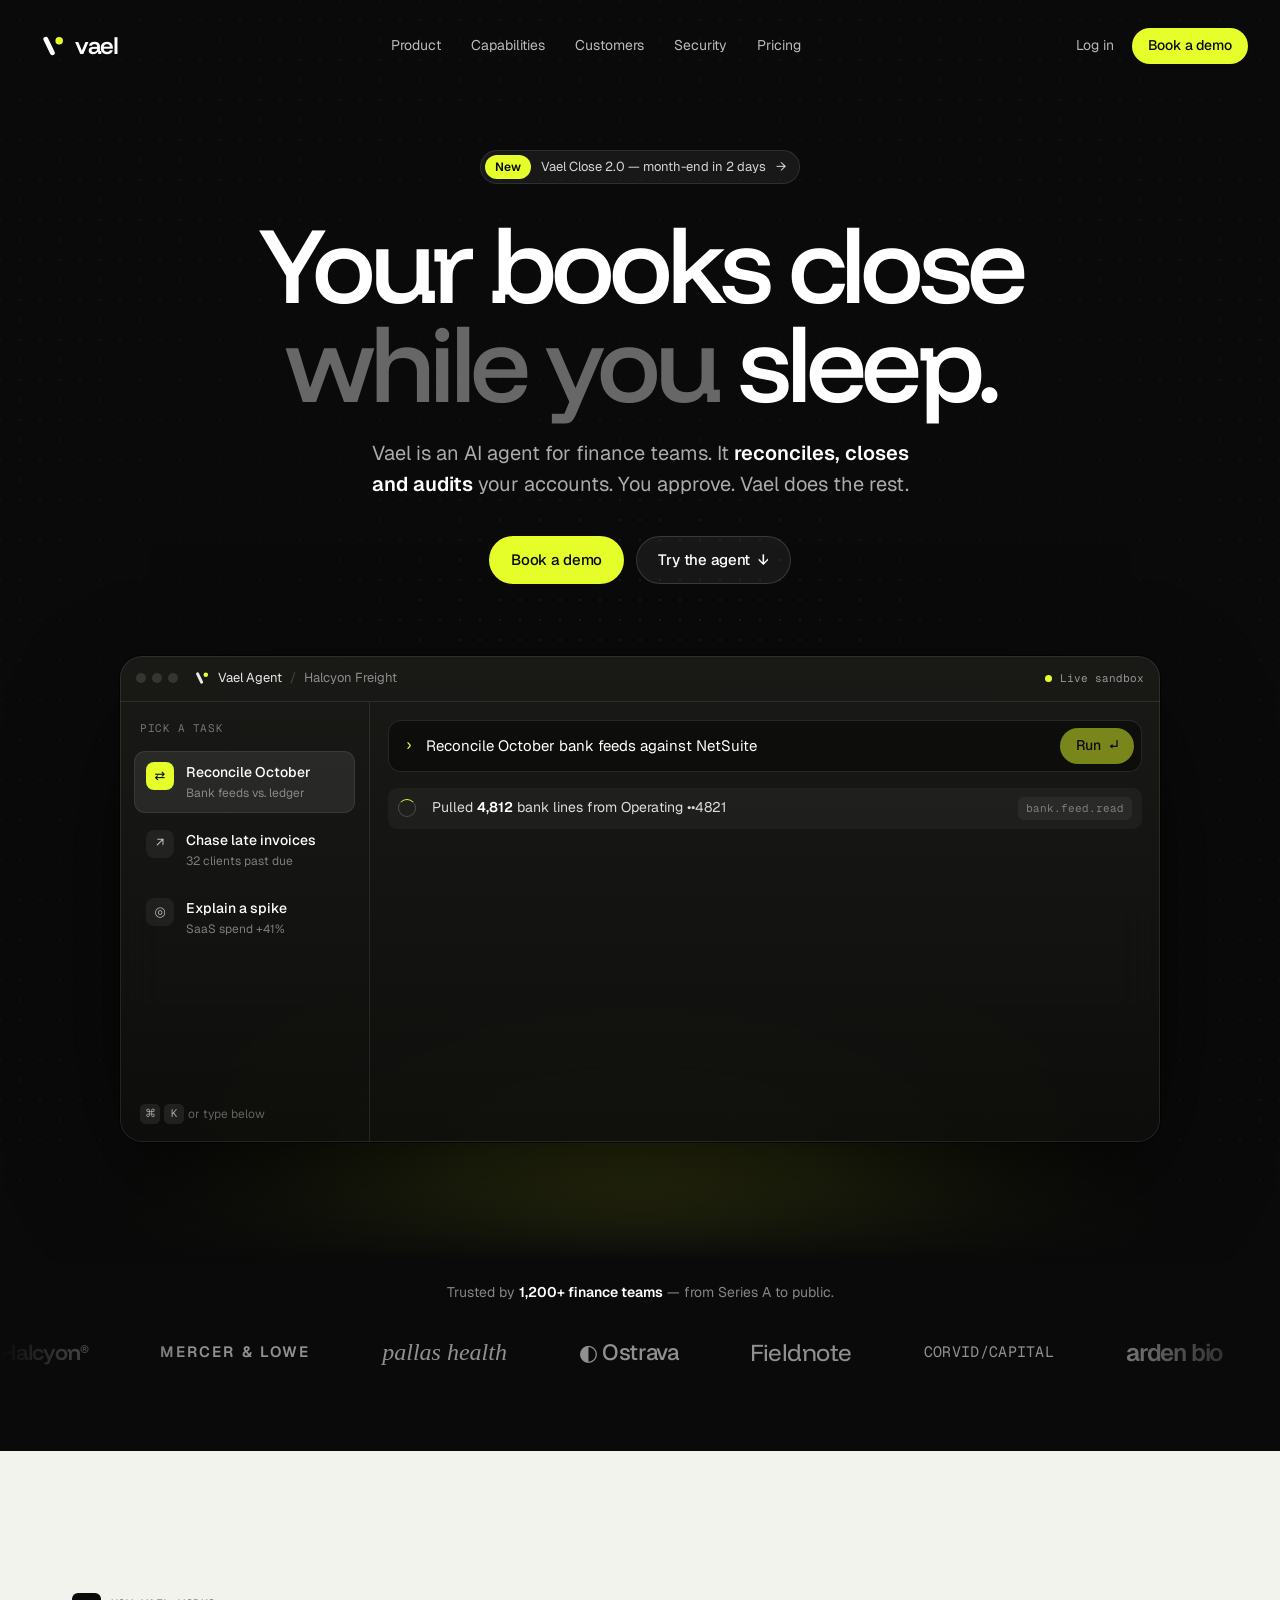
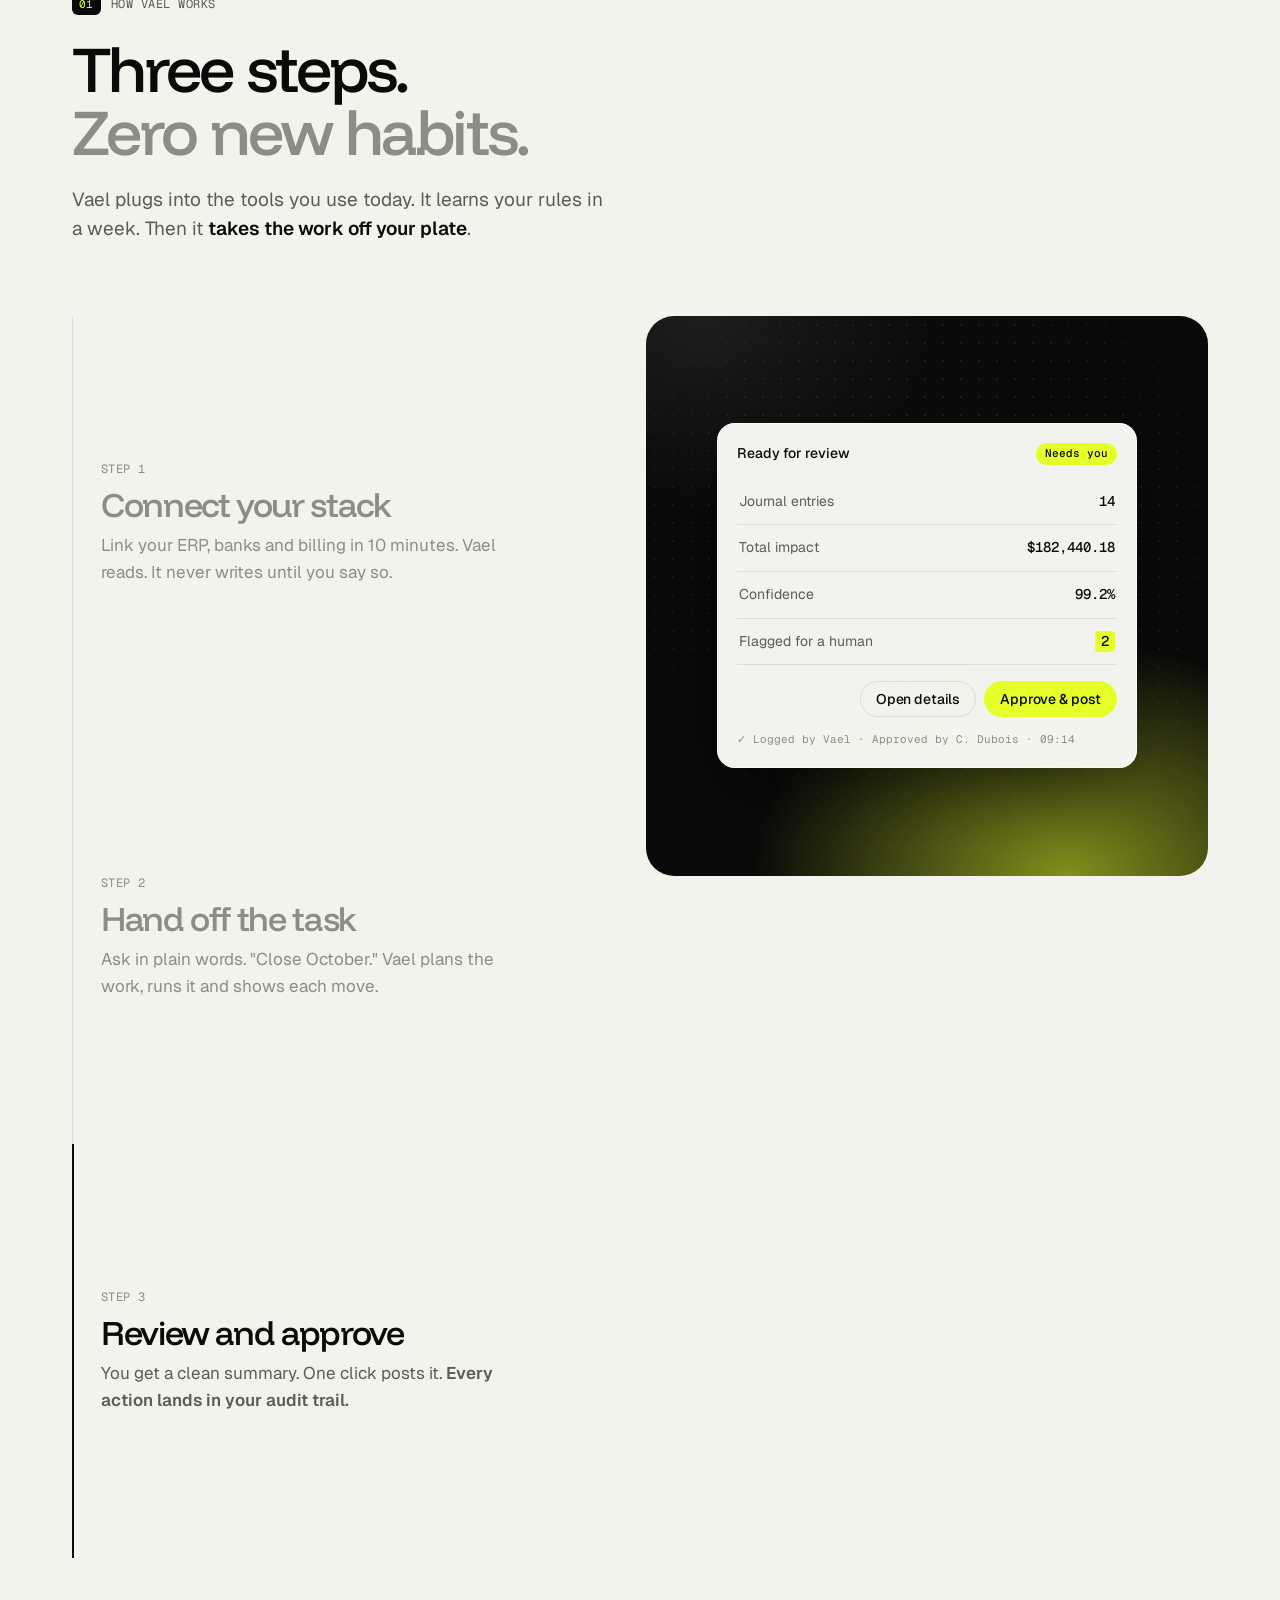
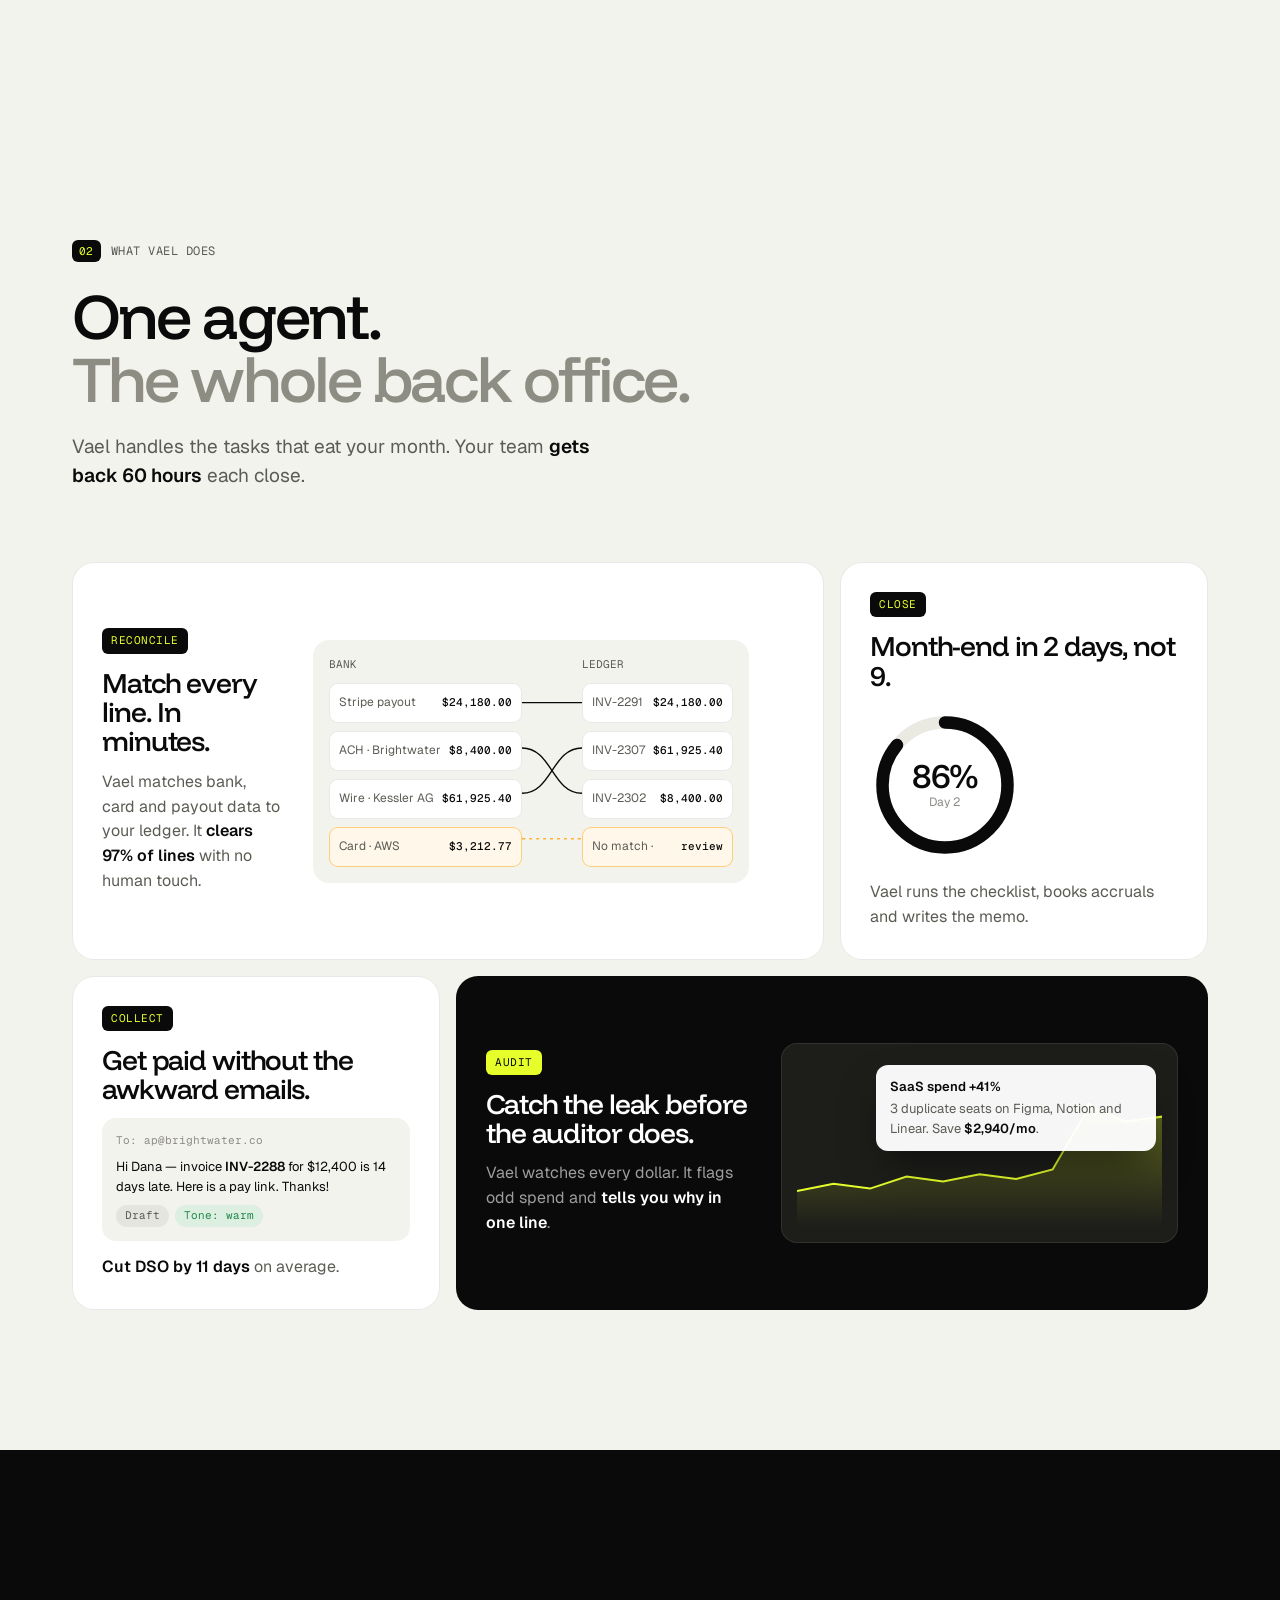
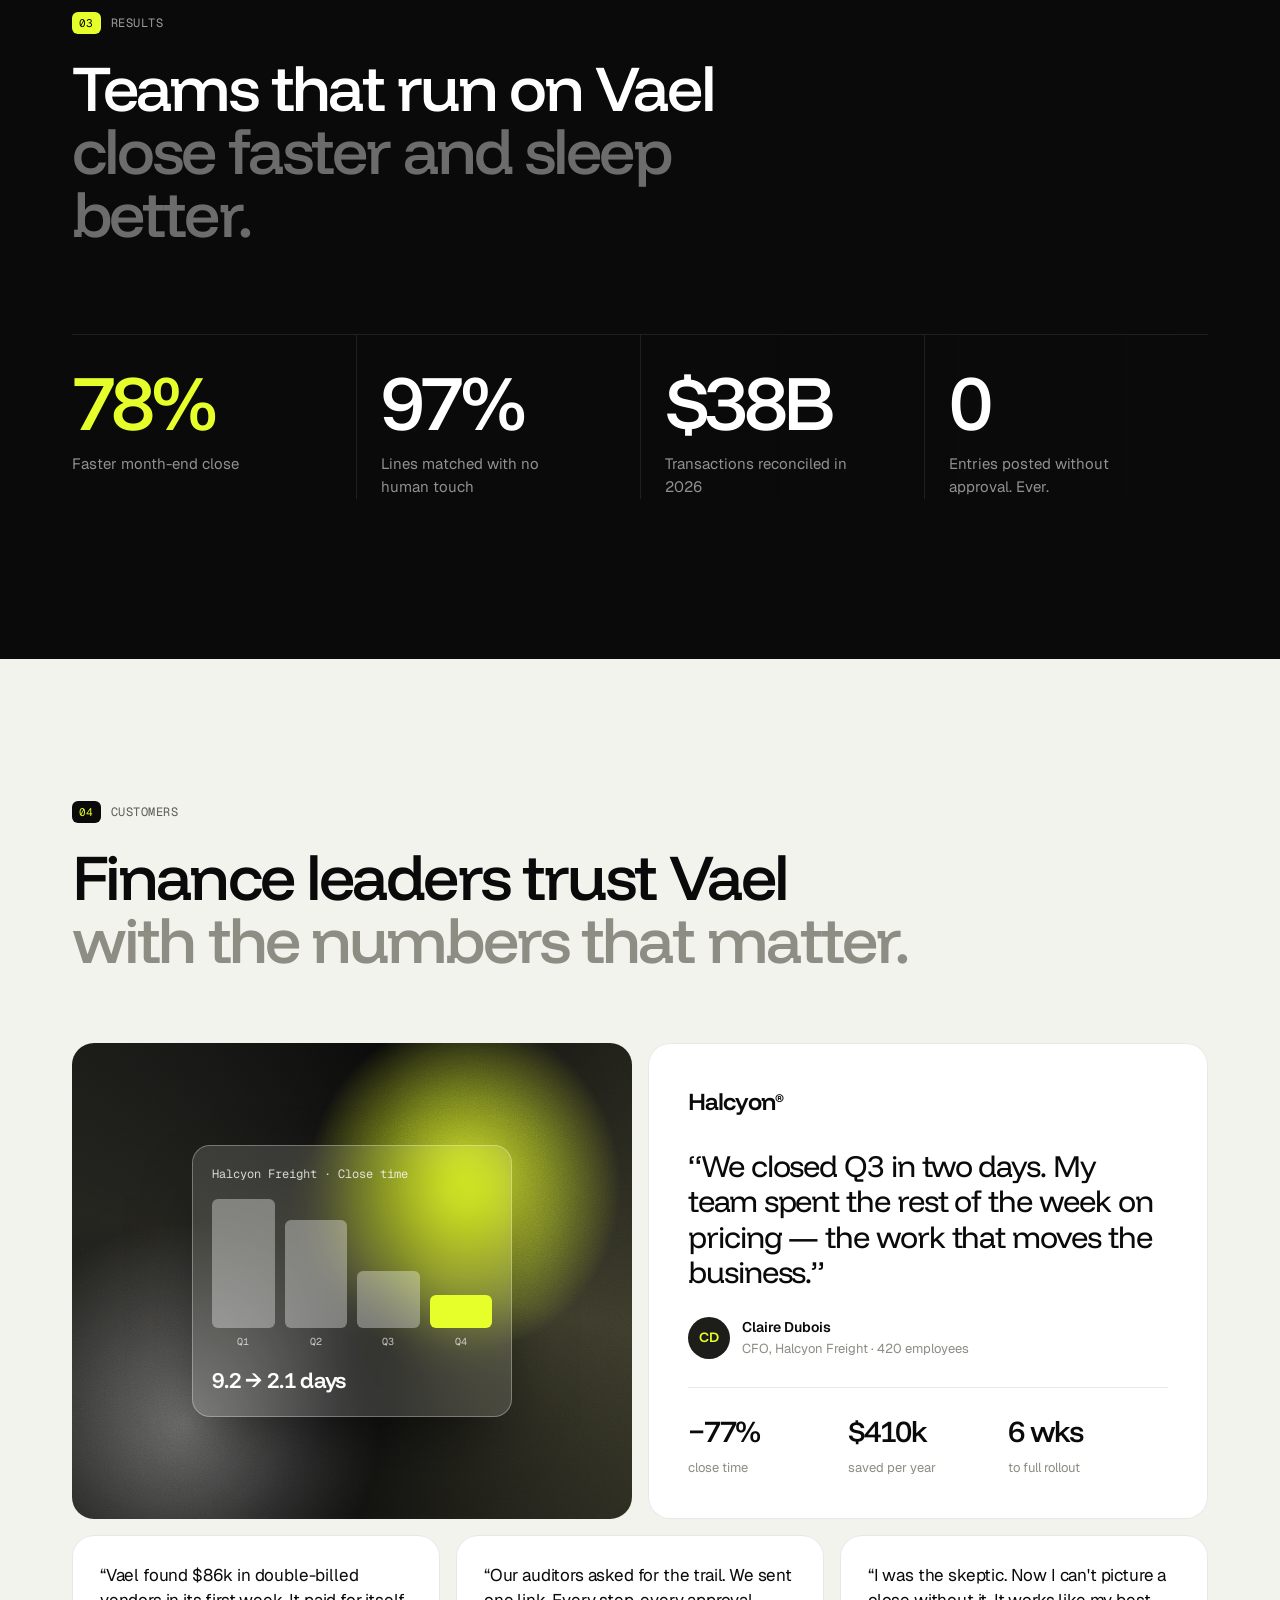
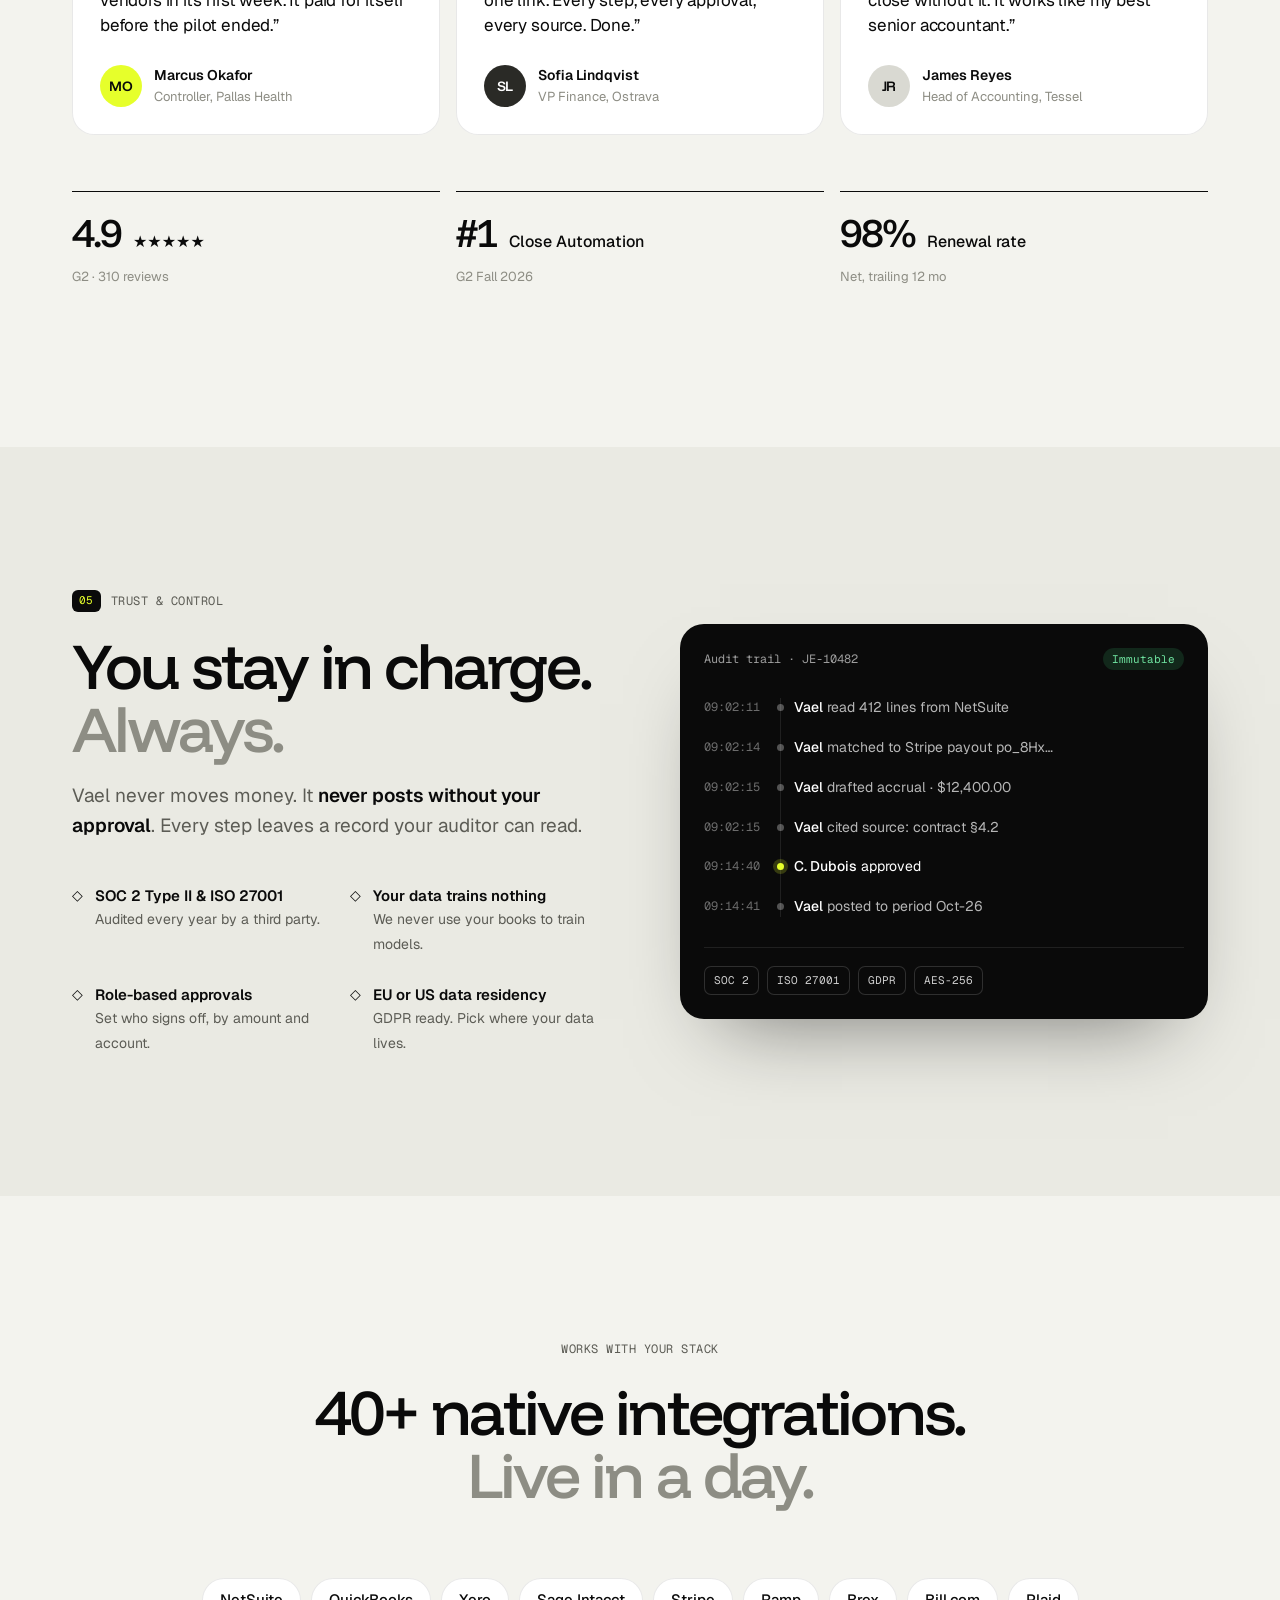
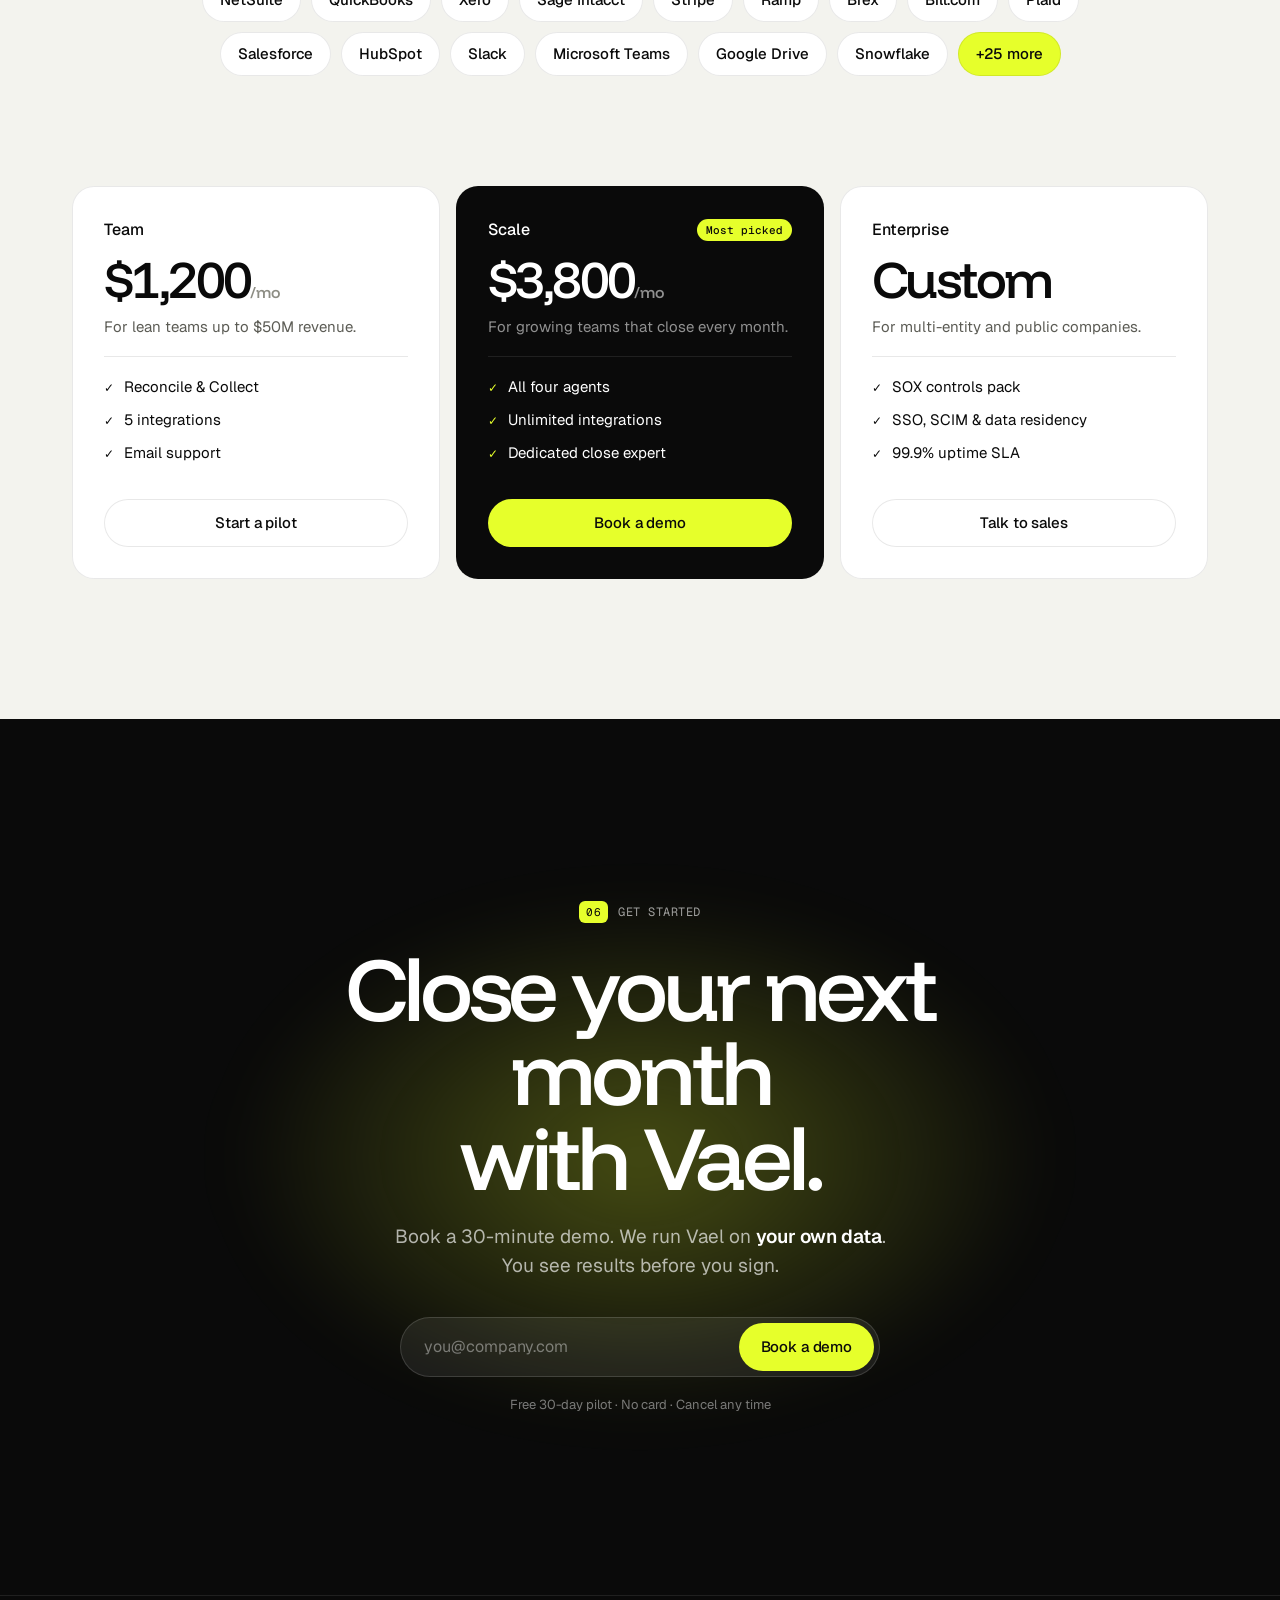
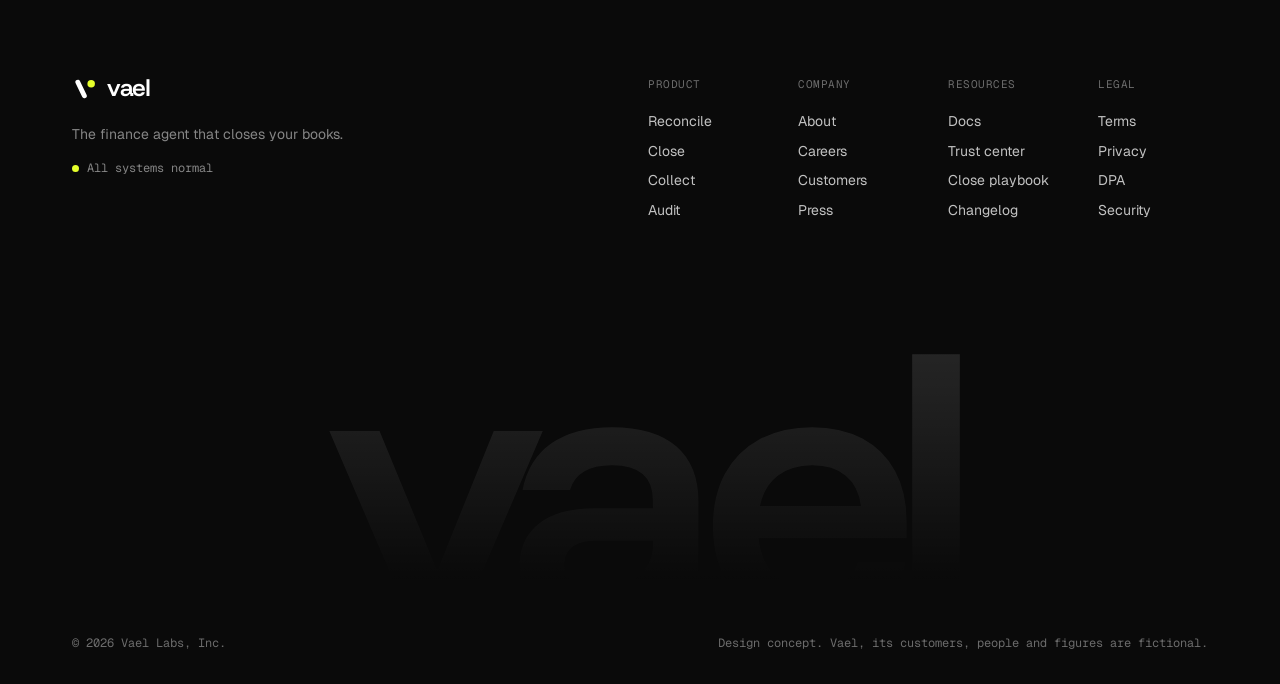
==== index.html @ 7e2ffea9 "Add Vael AI agent site concept Static landing page for a fictional AI finance agent: brand mark, int" ====
<!doctype html>
<html lang="en">
<head>
  <meta charset="utf-8">
  <meta name="viewport" content="width=device-width, initial-scale=1">
  <title>Vael — The finance agent that closes your books</title>
  <meta name="description" content="Vael is an AI agent for finance teams. It reconciles, closes and audits your books. Your team approves. Vael does the rest.">
  <link rel="icon" href="assets/favicon.svg" type="image/svg+xml">
  <link rel="preconnect" href="https://fonts.googleapis.com">
  <link rel="preconnect" href="https://fonts.gstatic.com" crossorigin>
  <link href="https://fonts.googleapis.com/css2?family=Funnel+Display:wght@400;500;600&family=Geist:wght@400;500;600&family=Geist+Mono:wght@400;500&display=swap" rel="stylesheet">
  <link rel="stylesheet" href="styles.css">
</head>
<body>

<!-- Brand mark, reused everywhere through <use> -->
<svg width="0" height="0" style="position:absolute" aria-hidden="true">
  <symbol id="mark" viewBox="0 0 32 32">
    <path d="M7.2 7.6 L15.2 24.4" stroke="currentColor" stroke-width="6" stroke-linecap="round" fill="none"/>
    <circle class="mark-dot" cx="23.6" cy="9.4" r="4.6" fill="var(--dot, currentColor)"/>
  </symbol>
</svg>

<!-- ───────────── NAV ───────────── -->
<header class="nav" id="nav">
  <a class="brand" href="#top" aria-label="Vael home">
    <svg class="brand-mark"><use href="#mark"/></svg>
    <span class="brand-word">vael</span>
  </a>
  <nav class="nav-links" aria-label="Main">
    <a href="#how">Product</a>
    <a href="#capabilities">Capabilities</a>
    <a href="#customers">Customers</a>
    <a href="#security">Security</a>
    <a href="#pricing">Pricing</a>
  </nav>
  <div class="nav-cta">
    <a class="link-muted" href="#">Log in</a>
    <a class="btn btn-neon btn-sm" href="#demo">Book a demo</a>
  </div>
</header>

<!-- Guided progress rail -->
<aside class="rail" aria-label="Page sections">
  <a href="#top" data-rail="top"><i></i><span>Start</span></a>
  <a href="#how" data-rail="how"><i></i><span>01 How it works</span></a>
  <a href="#capabilities" data-rail="capabilities"><i></i><span>02 What it does</span></a>
  <a href="#proof" data-rail="proof"><i></i><span>03 Results</span></a>
  <a href="#customers" data-rail="customers"><i></i><span>04 Customers</span></a>
  <a href="#security" data-rail="security"><i></i><span>05 Trust</span></a>
  <a href="#demo" data-rail="demo"><i></i><span>06 Start</span></a>
</aside>

<main>

<!-- ───────────── HERO ───────────── -->
<section class="hero" id="top" data-section="top">
  <canvas class="hero-field" id="field" aria-hidden="true"></canvas>
  <div class="hero-glow" aria-hidden="true"></div>

  <div class="hero-inner">
    <a class="pill" href="#capabilities">
      <span class="pill-tag">New</span>
      Vael Close 2.0 — month-end in 2 days
      <span aria-hidden="true">→</span>
    </a>

    <h1 class="hero-title">
      Your books close<br>
      <span class="hero-title-dim">while you</span> sleep.
    </h1>

    <p class="hero-sub">
      Vael is an AI agent for finance teams. It <b>reconciles, closes and audits</b> your accounts. You approve. Vael does the rest.
    </p>

    <div class="hero-ctas">
      <a class="btn btn-neon" href="#demo">Book a demo</a>
      <a class="btn btn-ghost" href="#console">Try the agent <span aria-hidden="true">↓</span></a>
    </div>

    <!-- Interactive agent console -->
    <div class="console" id="console">
      <div class="console-bar">
        <div class="console-dots"><i></i><i></i><i></i></div>
        <div class="console-title">
          <svg class="console-mark"><use href="#mark"/></svg>
          Vael Agent <span class="sep">/</span> <span class="muted">Halcyon Freight</span>
        </div>
        <div class="console-status"><span class="live-dot"></span> Live sandbox</div>
      </div>

      <div class="console-body">
        <div class="console-side">
          <p class="console-label">Pick a task</p>
          <button class="task is-active" data-task="reconcile">
            <span class="task-icon">⇄</span>
            <span><b>Reconcile October</b><small>Bank feeds vs. ledger</small></span>
          </button>
          <button class="task" data-task="collect">
            <span class="task-icon">↗</span>
            <span><b>Chase late invoices</b><small>32 clients past due</small></span>
          </button>
          <button class="task" data-task="audit">
            <span class="task-icon">◎</span>
            <span><b>Explain a spike</b><small>SaaS spend +41%</small></span>
          </button>
          <div class="console-side-foot">
            <span class="kbd">⌘</span><span class="kbd">K</span> or type below
          </div>
        </div>

        <div class="console-main">
          <form class="prompt" id="prompt" autocomplete="off">
            <span class="prompt-caret">›</span>
            <input id="prompt-input" type="text" aria-label="Ask Vael" placeholder="Ask Vael to do anything in your books…" value="Reconcile October bank feeds against NetSuite">
            <button class="btn btn-neon btn-sm" type="submit" id="run-btn">Run <span aria-hidden="true">↵</span></button>
          </form>

          <ol class="log" id="log" aria-live="polite"></ol>

          <div class="result" id="result" hidden>
            <div class="result-grid" id="result-grid"></div>
            <div class="result-actions">
              <p class="result-note" id="result-note"></p>
              <button class="btn btn-neon btn-sm" id="approve-btn">Approve</button>
            </div>
          </div>

          <div class="console-idle" id="idle">
            <svg class="idle-mark"><use href="#mark"/></svg>
            <p>Pick a task or type your own. Vael shows every step.</p>
          </div>
        </div>
      </div>
    </div>
  </div>
</section>

<!-- ───────────── LOGOS ───────────── -->
<section class="logos" aria-label="Customers">
  <p class="logos-label">Trusted by <b>1,200+ finance teams</b> — from Series A to public.</p>
  <div class="marquee">
    <div class="marquee-track">
      <span class="logo l1">Halcyon<sup>®</sup></span>
      <span class="logo l2">MERCER&nbsp;&amp;&nbsp;LOWE</span>
      <span class="logo l3">pallas health</span>
      <span class="logo l4">◐ Ostrava</span>
      <span class="logo l5">Fieldnote</span>
      <span class="logo l6">CORVID/CAPITAL</span>
      <span class="logo l7">arden bio</span>
      <span class="logo l8">Tessel▲</span>
      <span class="logo l1">Halcyon<sup>®</sup></span>
      <span class="logo l2">MERCER&nbsp;&amp;&nbsp;LOWE</span>
      <span class="logo l3">pallas health</span>
      <span class="logo l4">◐ Ostrava</span>
      <span class="logo l5">Fieldnote</span>
      <span class="logo l6">CORVID/CAPITAL</span>
      <span class="logo l7">arden bio</span>
      <span class="logo l8">Tessel▲</span>
    </div>
  </div>
</section>

<!-- ───────────── 01 HOW IT WORKS ───────────── -->
<section class="how section" id="how" data-section="how">
  <div class="container">
    <header class="section-head">
      <p class="eyebrow"><span class="eyebrow-num">01</span> How Vael works</p>
      <h2 class="h2">Three steps.<br><span class="dim">Zero new habits.</span></h2>
      <p class="lead">Vael plugs into the tools you use today. It learns your rules in a week. Then it <b>takes the work off your plate</b>.</p>
    </header>

    <div class="steps">
      <div class="steps-list">
        <article class="step is-active" data-step="0">
          <span class="step-num">Step 1</span>
          <h3>Connect your stack</h3>
          <p>Link your ERP, banks and billing in 10 minutes. Vael reads. It never writes until you say so.</p>
        </article>
        <article class="step" data-step="1">
          <span class="step-num">Step 2</span>
          <h3>Hand off the task</h3>
          <p>Ask in plain words. "Close October." Vael plans the work, runs it and shows each move.</p>
        </article>
        <article class="step" data-step="2">
          <span class="step-num">Step 3</span>
          <h3>Review and approve</h3>
          <p>You get a clean summary. One click posts it. <b>Every action lands in your audit trail.</b></p>
        </article>
      </div>

      <div class="steps-stage">
        <div class="stage-card" data-stage="0">
          <div class="stage-head"><span>Connections</span><span class="chip chip-ok">4 live</span></div>
          <ul class="conn">
            <li><span class="conn-logo">NS</span><span>NetSuite<small>ERP · General ledger</small></span><em class="ok">Connected</em></li>
            <li><span class="conn-logo">ST</span><span>Stripe<small>Payouts · Fees</small></span><em class="ok">Connected</em></li>
            <li><span class="conn-logo">••</span><span>Operating ••4821<small>Bank feed · Daily</small></span><em class="ok">Connected</em></li>
            <li><span class="conn-logo">SL</span><span>Slack<small>#finance-close</small></span><em class="ok">Connected</em></li>
            <li class="pending"><span class="conn-logo">RP</span><span>Ramp<small>Cards · Receipts</small></span><em>Syncing<i class="bar"><i></i></i></em></li>
          </ul>
        </div>

        <div class="stage-card" data-stage="1">
          <div class="stage-head"><span>Plan · Close October</span><span class="chip">7 tasks</span></div>
          <ol class="plan">
            <li class="done">Lock September period</li>
            <li class="done">Reconcile 3 bank accounts</li>
            <li class="done">Match Stripe payouts to invoices</li>
            <li class="run">Accrue open vendor bills</li>
            <li>Book deferred revenue</li>
            <li>Run flux analysis vs. last month</li>
            <li>Draft close memo for CFO</li>
          </ol>
          <div class="plan-foot"><span class="spinner"></span> Vael is on task 4 of 7</div>
        </div>

        <div class="stage-card" data-stage="2">
          <div class="stage-head"><span>Ready for review</span><span class="chip chip-neon">Needs you</span></div>
          <div class="review">
            <div class="review-row"><span>Journal entries</span><b>14</b></div>
            <div class="review-row"><span>Total impact</span><b>$182,440.18</b></div>
            <div class="review-row"><span>Confidence</span><b>99.2%</b></div>
            <div class="review-row"><span>Flagged for a human</span><b class="neon-text">2</b></div>
          </div>
          <div class="review-actions">
            <button class="btn btn-line btn-sm" type="button">Open details</button>
            <button class="btn btn-neon btn-sm" type="button">Approve &amp; post</button>
          </div>
          <p class="review-log">✓ Logged by Vael · Approved by C. Dubois · 09:14</p>
        </div>
      </div>
    </div>
  </div>
</section>

<!-- ───────────── 02 CAPABILITIES ───────────── -->
<section class="caps section" id="capabilities" data-section="capabilities">
  <div class="container">
    <header class="section-head">
      <p class="eyebrow"><span class="eyebrow-num">02</span> What Vael does</p>
      <h2 class="h2">One agent.<br><span class="dim">The whole back office.</span></h2>
      <p class="lead">Vael handles the tasks that eat your month. Your team <b>gets back 60 hours</b> each close.</p>
    </header>

    <div class="bento">
      <article class="card card-lg">
        <div class="card-copy">
          <span class="card-tag">Reconcile</span>
          <h3>Match every line. In minutes.</h3>
          <p>Vael matches bank, card and payout data to your ledger. It <b>clears 97% of lines</b> with no human touch.</p>
        </div>
        <div class="match">
          <div class="match-col">
            <p class="match-h">Bank</p>
            <div class="m-row" style="--d:0">Stripe payout <b>$24,180.00</b></div>
            <div class="m-row" style="--d:1">ACH · Brightwater <b>$8,400.00</b></div>
            <div class="m-row" style="--d:2">Wire · Kessler AG <b>$61,925.40</b></div>
            <div class="m-row warn" style="--d:3">Card · AWS <b>$3,212.77</b></div>
          </div>
          <svg class="match-lines" viewBox="0 0 80 200" preserveAspectRatio="none" aria-hidden="true">
            <path d="M0 26 C40 26 40 26 80 26"/>
            <path d="M0 74 C40 74 40 122 80 122"/>
            <path d="M0 122 C40 122 40 74 80 74"/>
            <path class="warn" d="M0 170 C40 170 40 170 80 170"/>
          </svg>
          <div class="match-col">
            <p class="match-h">Ledger</p>
            <div class="m-row" style="--d:0">INV-2291 <b>$24,180.00</b></div>
            <div class="m-row" style="--d:1">INV-2307 <b>$61,925.40</b></div>
            <div class="m-row" style="--d:2">INV-2302 <b>$8,400.00</b></div>
            <div class="m-row warn" style="--d:3">No match · <b>review</b></div>
          </div>
        </div>
      </article>

      <article class="card">
        <span class="card-tag">Close</span>
        <h3>Month-end in 2 days, not 9.</h3>
        <div class="close-ring">
          <svg viewBox="0 0 120 120"><circle cx="60" cy="60" r="50"/><circle class="ring-val" cx="60" cy="60" r="50"/></svg>
          <div class="close-ring-label"><b>86%</b><span>Day 2</span></div>
        </div>
        <p>Vael runs the checklist, books accruals and writes the memo.</p>
      </article>

      <article class="card">
        <span class="card-tag">Collect</span>
        <h3>Get paid without the awkward emails.</h3>
        <div class="mail">
          <p class="mail-to">To: ap@brightwater.co</p>
          <p>Hi Dana — invoice <b>INV-2288</b> for $12,400 is 14 days late. Here is a pay link. Thanks!</p>
          <div class="mail-foot"><span class="chip">Draft</span><span class="chip chip-ok">Tone: warm</span></div>
        </div>
        <p><b>Cut DSO by 11 days</b> on average.</p>
      </article>

      <article class="card card-wide">
        <div class="card-copy">
          <span class="card-tag">Audit</span>
          <h3>Catch the leak before the auditor does.</h3>
          <p>Vael watches every dollar. It flags odd spend and <b>tells you why in one line</b>.</p>
        </div>
        <div class="spark">
          <svg viewBox="0 0 400 140" preserveAspectRatio="none" aria-hidden="true">
            <defs>
              <linearGradient id="sparkfill" x1="0" x2="0" y1="0" y2="1">
                <stop offset="0" stop-color="#E6FF2B" stop-opacity=".35"/>
                <stop offset="1" stop-color="#E6FF2B" stop-opacity="0"/>
              </linearGradient>
            </defs>
            <path class="spark-area" d="M0 110 L40 104 L80 108 L120 98 L160 102 L200 96 L240 100 L280 92 L320 40 L360 52 L400 48 L400 140 L0 140 Z"/>
            <path class="spark-line" d="M0 110 L40 104 L80 108 L120 98 L160 102 L200 96 L240 100 L280 92 L320 40 L360 52 L400 48"/>
            <circle class="spark-dot" cx="320" cy="40" r="5"/>
          </svg>
          <div class="spark-flag">
            <b>SaaS spend +41%</b>
            <span>3 duplicate seats on Figma, Notion and Linear. Save <b>$2,940/mo</b>.</span>
          </div>
        </div>
      </article>
    </div>
  </div>
</section>

<!-- ───────────── 03 PROOF ───────────── -->
<section class="proof section" id="proof" data-section="proof">
  <canvas class="proof-art" id="orb" aria-hidden="true"></canvas>
  <div class="container proof-inner">
    <p class="eyebrow eyebrow-dark"><span class="eyebrow-num">03</span> Results</p>
    <h2 class="h2 proof-title">Teams that run on Vael<br><span class="dim">close faster and sleep better.</span></h2>

    <div class="stats">
      <div class="stat">
        <p class="stat-val"><span data-count="78">0</span>%</p>
        <p class="stat-lbl">Faster month-end close</p>
      </div>
      <div class="stat">
        <p class="stat-val"><span data-count="97">0</span>%</p>
        <p class="stat-lbl">Lines matched with no human touch</p>
      </div>
      <div class="stat">
        <p class="stat-val">$<span data-count="38">0</span>B</p>
        <p class="stat-lbl">Transactions reconciled in 2026</p>
      </div>
      <div class="stat">
        <p class="stat-val"><span data-count="0" data-final="0">0</span></p>
        <p class="stat-lbl">Entries posted without approval. Ever.</p>
      </div>
    </div>
  </div>
</section>

<!-- ───────────── 04 CUSTOMERS ───────────── -->
<section class="customers section" id="customers" data-section="customers">
  <div class="container">
    <header class="section-head">
      <p class="eyebrow"><span class="eyebrow-num">04</span> Customers</p>
      <h2 class="h2">Finance leaders trust Vael<br><span class="dim">with the numbers that matter.</span></h2>
    </header>

    <div class="story">
      <div class="story-visual" aria-hidden="true">
        <div class="story-img">
          <div class="story-glass">
            <p class="sg-label">Halcyon Freight · Close time</p>
            <div class="sg-bars">
              <div><i style="--h:100%"></i><span>Q1</span></div>
              <div><i style="--h:72%"></i><span>Q2</span></div>
              <div><i style="--h:38%"></i><span>Q3</span></div>
              <div class="hl"><i style="--h:22%"></i><span>Q4</span></div>
            </div>
            <p class="sg-foot"><b>9.2 → 2.1 days</b></p>
          </div>
        </div>
      </div>
      <figure class="story-quote">
        <span class="story-logo">Halcyon<sup>®</sup></span>
        <blockquote>“We closed Q3 in two days. My team spent the rest of the week on pricing — the work that moves the business.”</blockquote>
        <figcaption>
          <span class="avatar" style="--a:#1d1d1a;--b:#E6FF2B">CD</span>
          <span><b>Claire Dubois</b><small>CFO, Halcyon Freight · 420 employees</small></span>
        </figcaption>
        <div class="story-stats">
          <div><b>−77%</b><span>close time</span></div>
          <div><b>$410k</b><span>saved per year</span></div>
          <div><b>6 wks</b><span>to full rollout</span></div>
        </div>
      </figure>
    </div>

    <div class="quotes">
      <figure class="quote">
        <blockquote>“Vael found $86k in double-billed vendors in its first week. It paid for itself before the pilot ended.”</blockquote>
        <figcaption><span class="avatar" style="--a:#E6FF2B;--b:#0A0A0A">MO</span><span><b>Marcus Okafor</b><small>Controller, Pallas Health</small></span></figcaption>
      </figure>
      <figure class="quote">
        <blockquote>“Our auditors asked for the trail. We sent one link. Every step, every approval, every source. Done.”</blockquote>
        <figcaption><span class="avatar" style="--a:#2a2a26;--b:#fff">SL</span><span><b>Sofia Lindqvist</b><small>VP Finance, Ostrava</small></span></figcaption>
      </figure>
      <figure class="quote">
        <blockquote>“I was the skeptic. Now I can't picture a close without it. It works like my best senior accountant.”</blockquote>
        <figcaption><span class="avatar" style="--a:#d9d9d2;--b:#0A0A0A">JR</span><span><b>James Reyes</b><small>Head of Accounting, Tessel</small></span></figcaption>
      </figure>
    </div>

    <div class="ratings">
      <div><b>4.9</b><span>★★★★★</span><small>G2 · 310 reviews</small></div>
      <div><b>#1</b><span>Close Automation</span><small>G2 Fall 2026</small></div>
      <div><b>98%</b><span>Renewal rate</span><small>Net, trailing 12 mo</small></div>
    </div>
  </div>
</section>

<!-- ───────────── 05 SECURITY ───────────── -->
<section class="security section" id="security" data-section="security">
  <div class="container sec-grid">
    <div>
      <p class="eyebrow"><span class="eyebrow-num">05</span> Trust &amp; control</p>
      <h2 class="h2">You stay in charge.<br><span class="dim">Always.</span></h2>
      <p class="lead">Vael never moves money. It <b>never posts without your approval</b>. Every step leaves a record your auditor can read.</p>

      <ul class="trust">
        <li><span class="trust-ico">◇</span><div><b>SOC 2 Type II &amp; ISO 27001</b><small>Audited every year by a third party.</small></div></li>
        <li><span class="trust-ico">◇</span><div><b>Your data trains nothing</b><small>We never use your books to train models.</small></div></li>
        <li><span class="trust-ico">◇</span><div><b>Role-based approvals</b><small>Set who signs off, by amount and account.</small></div></li>
        <li><span class="trust-ico">◇</span><div><b>EU or US data residency</b><small>GDPR ready. Pick where your data lives.</small></div></li>
      </ul>
    </div>

    <div class="audit">
      <div class="audit-head"><span>Audit trail · JE-10482</span><span class="chip chip-ok">Immutable</span></div>
      <ol class="audit-list">
        <li><time>09:02:11</time><span><b>Vael</b> read 412 lines from NetSuite</span></li>
        <li><time>09:02:14</time><span><b>Vael</b> matched to Stripe payout po_8Hx…</span></li>
        <li><time>09:02:15</time><span><b>Vael</b> drafted accrual · $12,400.00</span></li>
        <li><time>09:02:15</time><span><b>Vael</b> cited source: contract §4.2</span></li>
        <li class="hl"><time>09:14:40</time><span><b>C. Dubois</b> approved</span></li>
        <li><time>09:14:41</time><span><b>Vael</b> posted to period Oct-26</span></li>
      </ol>
      <div class="badges">
        <span class="badge">SOC 2</span><span class="badge">ISO 27001</span><span class="badge">GDPR</span><span class="badge">AES-256</span>
      </div>
    </div>
  </div>
</section>

<!-- ───────────── INTEGRATIONS + PRICING ───────────── -->
<section class="stack section" id="pricing">
  <div class="container">
    <header class="section-head center">
      <p class="eyebrow">Works with your stack</p>
      <h2 class="h2">40+ native integrations.<br><span class="dim">Live in a day.</span></h2>
    </header>
    <div class="integrations">
      <span>NetSuite</span><span>QuickBooks</span><span>Xero</span><span>Sage Intacct</span><span>Stripe</span><span>Ramp</span>
      <span>Brex</span><span>Bill.com</span><span>Plaid</span><span>Salesforce</span><span>HubSpot</span><span>Slack</span>
      <span>Microsoft Teams</span><span>Google Drive</span><span>Snowflake</span><span class="more">+25 more</span>
    </div>

    <div class="plans">
      <div class="plan-card">
        <p class="plan-name">Team</p>
        <p class="plan-price">$1,200<small>/mo</small></p>
        <p class="plan-desc">For lean teams up to $50M revenue.</p>
        <ul><li>Reconcile &amp; Collect</li><li>5 integrations</li><li>Email support</li></ul>
        <a class="btn btn-line" href="#demo">Start a pilot</a>
      </div>
      <div class="plan-card plan-hl">
        <p class="plan-name">Scale <span class="chip chip-neon">Most picked</span></p>
        <p class="plan-price">$3,800<small>/mo</small></p>
        <p class="plan-desc">For growing teams that close every month.</p>
        <ul><li>All four agents</li><li>Unlimited integrations</li><li>Dedicated close expert</li></ul>
        <a class="btn btn-neon" href="#demo">Book a demo</a>
      </div>
      <div class="plan-card">
        <p class="plan-name">Enterprise</p>
        <p class="plan-price">Custom</p>
        <p class="plan-desc">For multi-entity and public companies.</p>
        <ul><li>SOX controls pack</li><li>SSO, SCIM &amp; data residency</li><li>99.9% uptime SLA</li></ul>
        <a class="btn btn-line" href="#demo">Talk to sales</a>
      </div>
    </div>
  </div>
</section>

<!-- ───────────── 06 CTA ───────────── -->
<section class="cta" id="demo" data-section="demo">
  <canvas class="cta-field" id="cta-field" aria-hidden="true"></canvas>
  <div class="cta-inner">
    <p class="eyebrow eyebrow-dark"><span class="eyebrow-num">06</span> Get started</p>
    <h2 class="cta-title">Close your next month<br>with Vael.</h2>
    <p class="cta-sub">Book a 30-minute demo. We run Vael on <b>your own data</b>. You see results before you sign.</p>
    <form class="cta-form" onsubmit="event.preventDefault(); this.classList.add('sent');">
      <input type="email" required placeholder="you@company.com" aria-label="Work email">
      <button class="btn btn-neon" type="submit"><span class="send-txt">Book a demo</span><span class="sent-txt">✓ We'll be in touch</span></button>
    </form>
    <p class="cta-fine">Free 30-day pilot · No card · Cancel any time</p>
  </div>
</section>

</main>

<!-- ───────────── FOOTER ───────────── -->
<footer class="footer">
  <div class="container">
    <div class="foot-top">
      <div class="foot-brand">
        <a class="brand" href="#top"><svg class="brand-mark"><use href="#mark"/></svg><span class="brand-word">vael</span></a>
        <p>The finance agent that closes your books.</p>
        <p class="status"><span class="live-dot"></span> All systems normal</p>
      </div>
      <div class="foot-cols">
        <div><p>Product</p><a href="#">Reconcile</a><a href="#">Close</a><a href="#">Collect</a><a href="#">Audit</a></div>
        <div><p>Company</p><a href="#">About</a><a href="#">Careers</a><a href="#">Customers</a><a href="#">Press</a></div>
        <div><p>Resources</p><a href="#">Docs</a><a href="#">Trust center</a><a href="#">Close playbook</a><a href="#">Changelog</a></div>
        <div><p>Legal</p><a href="#">Terms</a><a href="#">Privacy</a><a href="#">DPA</a><a href="#">Security</a></div>
      </div>
    </div>
    <div class="foot-word" aria-hidden="true">vael</div>
    <div class="foot-bottom">
      <span>© 2026 Vael Labs, Inc.</span>
      <span class="concept-note">Design concept. Vael, its customers, people and figures are fictional.</span>
    </div>
  </div>
</footer>

<script src="main.js"></script>
</body>
</html>
---- styles.css ----
/* ─────────────────────────────────────────────
   Vael — design tokens
   ───────────────────────────────────────────── */
:root {
  --ink: #0A0A0A;
  --ink-2: #141412;
  --ink-3: #1d1d1a;
  --paper: #F3F3EE;
  --paper-2: #EAEAE3;
  --white: #FFFFFF;
  --neon: #E6FF2B;
  --neon-soft: rgba(230, 255, 43, .14);
  --text: #0A0A0A;
  --text-2: #5c5c55;
  --text-3: #8d8d84;
  --line: rgba(10, 10, 10, .09);
  --line-dark: rgba(255, 255, 255, .09);
  --ok: #3ccf7a;
  --warn: #ffb02e;

  --f-display: "Funnel Display", "Geist", system-ui, sans-serif;
  --f-body: "Geist", system-ui, -apple-system, sans-serif;
  --f-mono: "Geist Mono", ui-monospace, "SF Mono", monospace;

  --r-sm: 8px;
  --r: 14px;
  --r-lg: 22px;
  --ease: cubic-bezier(.2, .7, .1, 1);
  --container: 1200px;
}

*, *::before, *::after { box-sizing: border-box; }
html { scroll-behavior: smooth; -webkit-text-size-adjust: 100%; }
body {
  margin: 0;
  background: var(--paper);
  color: var(--text);
  font-family: var(--f-body);
  font-size: 16px;
  line-height: 1.55;
  -webkit-font-smoothing: antialiased;
  overflow-x: hidden;
}
img, svg, canvas { display: block; }
a { color: inherit; text-decoration: none; }
button { font: inherit; color: inherit; cursor: pointer; }
b { font-weight: 600; }
::selection { background: var(--neon); color: var(--ink); }

.container { max-width: var(--container); margin: 0 auto; padding: 0 32px; }

/* ─── Type ─── */
.h2 {
  font-family: var(--f-display);
  font-weight: 500;
  font-size: clamp(36px, 5vw, 64px);
  line-height: .98;
  letter-spacing: -.045em;
  margin: 0 0 22px;
}
.dim { color: var(--text-3); }
.lead { font-size: 19px; color: var(--text-2); max-width: 540px; margin: 0; }
.lead b { color: var(--text); }

.eyebrow {
  display: inline-flex; align-items: center; gap: 10px;
  font-family: var(--f-mono); font-size: 12px; letter-spacing: .04em; text-transform: uppercase;
  color: var(--text-2); margin: 0 0 22px;
}
.eyebrow-num {
  display: inline-grid; place-items: center;
  height: 22px; padding: 0 7px; border-radius: 6px;
  background: var(--ink); color: var(--neon); font-size: 11px;
}
.eyebrow-dark { color: rgba(255,255,255,.6); }
.eyebrow-dark .eyebrow-num { background: var(--neon); color: var(--ink); }

/* ─── Buttons ─── */
.btn {
  display: inline-flex; align-items: center; justify-content: center; gap: 8px;
  height: 48px; padding: 0 22px; border-radius: 999px; border: 0;
  font-weight: 500; font-size: 15px; letter-spacing: -.01em; white-space: nowrap;
  transition: transform .25s var(--ease), background .25s, box-shadow .25s, color .25s;
}
.btn:active { transform: scale(.97); }
.btn-sm { height: 36px; padding: 0 16px; font-size: 14px; }
.btn-neon { background: var(--neon); color: var(--ink); box-shadow: 0 0 0 0 rgba(230,255,43,0); }
.btn-neon:hover { box-shadow: 0 0 0 6px rgba(230,255,43,.18), 0 8px 30px rgba(230,255,43,.35); }
.btn-ghost { background: rgba(255,255,255,.06); color: #fff; box-shadow: inset 0 0 0 1px rgba(255,255,255,.14); }
.btn-ghost:hover { background: rgba(255,255,255,.12); }
.btn-line { background: transparent; box-shadow: inset 0 0 0 1px var(--line); color: var(--ink); }
.btn-line:hover { background: var(--ink); color: #fff; }

.chip {
  display: inline-flex; align-items: center; gap: 6px; height: 22px; padding: 0 9px;
  border-radius: 999px; font-family: var(--f-mono); font-size: 11px;
  background: rgba(10,10,10,.06); color: var(--text-2);
}
.chip-ok { background: rgba(60,207,122,.12); color: #1f8a4c; }
.chip-neon { background: var(--neon); color: var(--ink); }

/* ─── Brand ─── */
.brand { display: inline-flex; align-items: center; gap: 9px; }
.brand-mark { width: 26px; height: 26px; --dot: var(--neon); }
.brand-word {
  font-family: var(--f-display); font-weight: 600; font-size: 24px;
  letter-spacing: -.06em; line-height: 1; margin-top: -3px;
}

/* ─── Nav ─── */
.nav {
  position: fixed; inset: 16px 16px auto; z-index: 50;
  display: flex; align-items: center; justify-content: space-between;
  max-width: 1240px; margin: 0 auto; height: 60px; padding: 0 12px 0 20px;
  border-radius: 18px; color: #fff;
  transition: background .35s, color .35s, box-shadow .35s, backdrop-filter .35s;
}
.nav.is-scrolled {
  background: rgba(14,14,12,.72); backdrop-filter: blur(18px) saturate(1.4);
  -webkit-backdrop-filter: blur(18px) saturate(1.4);
  box-shadow: inset 0 0 0 1px rgba(255,255,255,.08);
}
.nav.is-light { background: rgba(243,243,238,.78); color: var(--ink); box-shadow: inset 0 0 0 1px var(--line); }
.nav.is-light .brand-mark { --dot: var(--ink); }
.nav.is-light .link-muted { color: var(--text-2); }
.nav-links { display: flex; gap: 30px; font-size: 14px; }
.nav-links a { opacity: .72; transition: opacity .2s; }
.nav-links a:hover { opacity: 1; }
.nav-cta { display: flex; align-items: center; gap: 18px; font-size: 14px; }
.link-muted { color: rgba(255,255,255,.7); }

/* ─── Progress rail (guided reading) ─── */
.rail {
  position: fixed; left: 24px; top: 50%; transform: translateY(-50%); z-index: 40;
  display: flex; flex-direction: column; gap: 14px;
  mix-blend-mode: difference; color: #fff;
}
.rail a { display: flex; align-items: center; gap: 12px; font-family: var(--f-mono); font-size: 11px; text-transform: uppercase; letter-spacing: .04em; }
.rail i { width: 14px; height: 1px; background: currentColor; opacity: .35; transition: width .4s var(--ease), opacity .3s; }
.rail span { opacity: 0; transform: translateX(-6px); transition: opacity .3s, transform .3s var(--ease); white-space: nowrap; }
.rail a.is-active i { width: 32px; opacity: 1; }
.rail a.is-active span { opacity: 1; transform: none; }
.rail:hover span { opacity: .6; transform: none; }
.rail:hover a.is-active span { opacity: 1; }

/* ─────────────────────────────────────────────
   HERO
   ───────────────────────────────────────────── */
.hero {
  position: relative; overflow: hidden;
  background: var(--ink); color: #fff;
  padding: 150px 24px 120px;
  isolation: isolate;
}
.hero-field { position: absolute; inset: 0; width: 100%; height: 100%; z-index: -1; }
.hero-glow {
  position: absolute; z-index: -1; left: 50%; bottom: -38%;
  width: 1400px; height: 900px; transform: translateX(-50%);
  background: radial-gradient(closest-side, rgba(230,255,43,.38), rgba(230,255,43,.08) 55%, transparent 75%);
  filter: blur(30px); pointer-events: none;
}
.hero::after {
  content: ""; position: absolute; inset: auto 0 0; height: 140px; z-index: -1;
  background: linear-gradient(transparent, var(--ink));
}
.hero-inner { max-width: 1040px; margin: 0 auto; text-align: center; }

.pill {
  display: inline-flex; align-items: center; gap: 10px;
  height: 34px; padding: 0 14px 0 5px; border-radius: 999px;
  background: rgba(255,255,255,.06); box-shadow: inset 0 0 0 1px rgba(255,255,255,.1);
  font-size: 13px; color: rgba(255,255,255,.82);
  transition: background .25s;
}
.pill:hover { background: rgba(255,255,255,.1); }
.pill-tag { height: 24px; padding: 0 10px; display: grid; place-items: center; border-radius: 999px; background: var(--neon); color: var(--ink); font-weight: 600; font-size: 12px; }

.hero-title {
  font-family: var(--f-display); font-weight: 500;
  font-size: clamp(48px, 8.4vw, 112px);
  line-height: .92; letter-spacing: -.055em;
  margin: 30px 0 26px;
}
.hero-title-dim { color: rgba(255,255,255,.38); }
.hero-sub { font-size: clamp(17px, 1.6vw, 20px); color: rgba(255,255,255,.66); max-width: 560px; margin: 0 auto 36px; }
.hero-sub b { color: #fff; }
.hero-ctas { display: flex; gap: 12px; justify-content: center; flex-wrap: wrap; margin-bottom: 72px; }

/* Reveal on load */
.hero-inner > * { opacity: 0; transform: translateY(18px); animation: rise .9s var(--ease) forwards; }
.hero-inner > :nth-child(2) { animation-delay: .08s; }
.hero-inner > :nth-child(3) { animation-delay: .16s; }
.hero-inner > :nth-child(4) { animation-delay: .24s; }
.hero-inner > :nth-child(5) { animation-delay: .4s; }
@keyframes rise { to { opacity: 1; transform: none; } }

/* ─── Console ─── */
.console {
  text-align: left;
  border-radius: var(--r-lg);
  background: linear-gradient(180deg, rgba(28,28,25,.86), rgba(14,14,12,.92));
  backdrop-filter: blur(24px); -webkit-backdrop-filter: blur(24px);
  box-shadow: inset 0 0 0 1px rgba(255,255,255,.09), 0 40px 120px -30px rgba(0,0,0,.9), 0 0 0 1px rgba(0,0,0,.6);
  overflow: hidden;
  scroll-margin-top: 100px;
}
.console-bar {
  display: flex; align-items: center; gap: 16px; height: 46px; padding: 0 16px;
  border-bottom: 1px solid var(--line-dark); font-size: 13px;
}
.console-dots { display: flex; gap: 6px; }
.console-dots i { width: 10px; height: 10px; border-radius: 50%; background: rgba(255,255,255,.12); }
.console-title { display: flex; align-items: center; gap: 8px; color: rgba(255,255,255,.9); }
.console-mark { width: 16px; height: 16px; --dot: var(--neon); }
.console-title .sep { color: rgba(255,255,255,.2); }
.muted { color: rgba(255,255,255,.5); }
.console-status { margin-left: auto; display: flex; align-items: center; gap: 8px; font-family: var(--f-mono); font-size: 11px; color: rgba(255,255,255,.55); }
.live-dot { width: 7px; height: 7px; border-radius: 50%; background: var(--neon); box-shadow: 0 0 0 0 rgba(230,255,43,.6); animation: pulse 2s infinite; }
@keyframes pulse { 0% { box-shadow: 0 0 0 0 rgba(230,255,43,.55); } 70% { box-shadow: 0 0 0 8px rgba(230,255,43,0); } 100% { box-shadow: 0 0 0 0 rgba(230,255,43,0); } }

.console-body { display: grid; grid-template-columns: 250px 1fr; min-height: 440px; }
.console-side { padding: 18px 14px; border-right: 1px solid var(--line-dark); display: flex; flex-direction: column; gap: 6px; }
.console-label { font-family: var(--f-mono); font-size: 11px; text-transform: uppercase; letter-spacing: .05em; color: rgba(255,255,255,.4); margin: 0 6px 8px; }
.task {
  display: flex; gap: 12px; align-items: flex-start; text-align: left;
  padding: 11px 12px; border-radius: 11px; border: 0; background: transparent;
  transition: background .2s;
}
.task:hover { background: rgba(255,255,255,.05); }
.task.is-active { background: rgba(255,255,255,.08); box-shadow: inset 0 0 0 1px rgba(255,255,255,.08); }
.task b { display: block; font-size: 14px; font-weight: 500; color: #fff; }
.task small { display: block; font-size: 12px; color: rgba(255,255,255,.45); }
.task-icon {
  flex: none; width: 28px; height: 28px; border-radius: 8px; display: grid; place-items: center;
  background: rgba(255,255,255,.06); color: rgba(255,255,255,.7); font-size: 13px;
}
.task.is-active .task-icon { background: var(--neon); color: var(--ink); }
.console-side-foot { margin-top: auto; padding: 0 6px; font-size: 12px; color: rgba(255,255,255,.35); display: flex; gap: 4px; align-items: center; }
.kbd { display: inline-grid; place-items: center; min-width: 20px; height: 20px; border-radius: 5px; background: rgba(255,255,255,.08); font-family: var(--f-mono); font-size: 11px; color: rgba(255,255,255,.6); }

.console-main { position: relative; padding: 18px; display: flex; flex-direction: column; gap: 16px; min-width: 0; }
.prompt {
  display: flex; align-items: center; gap: 10px;
  height: 52px; padding: 0 8px 0 16px; border-radius: 13px;
  background: rgba(0,0,0,.4); box-shadow: inset 0 0 0 1px rgba(255,255,255,.1);
  transition: box-shadow .25s;
}
.prompt:focus-within { box-shadow: inset 0 0 0 1px rgba(230,255,43,.6), 0 0 0 4px rgba(230,255,43,.08); }
.prompt-caret { color: var(--neon); font-family: var(--f-mono); }
.prompt input {
  flex: 1; min-width: 0; height: 100%; border: 0; outline: 0; background: transparent;
  color: #fff; font: 15px var(--f-body);
}
.prompt input::placeholder { color: rgba(255,255,255,.35); }
.prompt .btn:disabled { opacity: .5; cursor: default; }

.log { list-style: none; margin: 0; padding: 0; display: flex; flex-direction: column; gap: 4px; }
.log li {
  display: grid; grid-template-columns: 22px 1fr auto; gap: 12px; align-items: center;
  padding: 9px 10px; border-radius: 9px; font-size: 14px; color: rgba(255,255,255,.85);
  opacity: 0; transform: translateY(6px);
  animation: rise .45s var(--ease) forwards;
}
.log li.is-running { background: rgba(255,255,255,.04); }
.log .st { width: 18px; height: 18px; border-radius: 50%; display: grid; place-items: center; font-size: 11px; }
.log .is-running .st { border: 1.5px solid rgba(255,255,255,.2); border-top-color: var(--neon); animation: spin .8s linear infinite; }
.log .is-done .st { background: var(--neon); color: var(--ink); font-weight: 700; }
.log .is-warn .st { background: var(--warn); color: var(--ink); font-weight: 700; }
.log .tool { font-family: var(--f-mono); font-size: 11px; color: rgba(255,255,255,.4); padding: 3px 8px; border-radius: 6px; background: rgba(255,255,255,.05); white-space: nowrap; }
.log b { color: #fff; }
@keyframes spin { to { transform: rotate(360deg); } }

.result {
  margin-top: auto; padding: 16px; border-radius: 14px;
  background: linear-gradient(180deg, rgba(230,255,43,.09), rgba(230,255,43,.02));
  box-shadow: inset 0 0 0 1px rgba(230,255,43,.25);
  animation: rise .5s var(--ease) both;
}
.result-grid { display: grid; grid-template-columns: repeat(3, 1fr); gap: 12px; margin-bottom: 14px; }
.result-grid div { display: flex; flex-direction: column; }
.result-grid b { font-family: var(--f-display); font-weight: 500; font-size: 28px; letter-spacing: -.04em; color: #fff; line-height: 1.1; }
.result-grid span { font-size: 12px; color: rgba(255,255,255,.5); }
.result-actions { display: flex; align-items: center; gap: 12px; justify-content: space-between; }
.result-note { margin: 0; font-size: 13px; color: rgba(255,255,255,.7); }
.result.is-approved { background: rgba(60,207,122,.08); box-shadow: inset 0 0 0 1px rgba(60,207,122,.35); }

.console-idle {
  position: absolute; inset: 86px 18px 18px; display: grid; place-content: center; justify-items: center; gap: 14px;
  text-align: center; color: rgba(255,255,255,.4); font-size: 14px; pointer-events: none;
  transition: opacity .3s;
}
.console-idle p { margin: 0; }
.idle-mark { width: 44px; height: 44px; color: rgba(255,255,255,.14); --dot: var(--neon); animation: breathe 3s ease-in-out infinite; }
@keyframes breathe { 50% { transform: scale(1.08); opacity: .7; } }
.console.has-run .console-idle { opacity: 0; }

/* ─────────────────────────────────────────────
   LOGOS
   ───────────────────────────────────────────── */
.logos { background: var(--ink); color: #fff; padding: 20px 0 80px; text-align: center; }
.logos-label { color: rgba(255,255,255,.5); font-size: 14px; margin: 0 0 30px; }
.logos-label b { color: #fff; }
.marquee { overflow: hidden; mask-image: linear-gradient(90deg, transparent, #000 15%, #000 85%, transparent); -webkit-mask-image: linear-gradient(90deg, transparent, #000 15%, #000 85%, transparent); }
.marquee-track { display: flex; gap: 72px; width: max-content; animation: marquee 40s linear infinite; align-items: center; }
@keyframes marquee { to { transform: translateX(-50%); } }
.logo { font-size: 22px; color: rgba(255,255,255,.55); white-space: nowrap; transition: color .3s; }
.logo:hover { color: #fff; }
.l1 { font-family: var(--f-display); font-weight: 600; letter-spacing: -.04em; }
.l1 sup { font-size: 10px; }
.l2 { font-family: var(--f-body); font-weight: 600; letter-spacing: .14em; font-size: 15px; }
.l3 { font-family: Georgia, serif; font-style: italic; font-size: 24px; }
.l4 { font-family: var(--f-body); font-weight: 500; letter-spacing: -.02em; }
.l5 { font-family: var(--f-display); font-weight: 400; letter-spacing: -.02em; font-size: 24px; }
.l6 { font-family: var(--f-mono); font-size: 15px; letter-spacing: .02em; }
.l7 { font-family: var(--f-body); font-weight: 600; letter-spacing: -.05em; font-size: 24px; }
.l8 { font-family: var(--f-display); font-weight: 500; letter-spacing: -.03em; }

/* ─────────────────────────────────────────────
   SECTIONS (shared)
   ───────────────────────────────────────────── */
.section { padding: 140px 0; position: relative; }
.section-head { margin-bottom: 72px; }
.section-head.center { text-align: center; }
.section-head.center .lead { margin: 0 auto; }

.reveal { opacity: 0; transform: translateY(28px); transition: opacity .9s var(--ease), transform .9s var(--ease); }
.reveal.is-in { opacity: 1; transform: none; }

/* ─── 01 How ─── */
.steps { display: grid; grid-template-columns: 1fr 1.1fr; gap: 64px; align-items: start; }
.steps-list { display: flex; flex-direction: column; }
.step {
  padding: 36px 0 36px 28px; border-left: 1px solid var(--line); position: relative; cursor: pointer;
  min-height: 46vh; display: flex; flex-direction: column; justify-content: center;
}
.step::before {
  content: ""; position: absolute; left: -1px; top: 0; bottom: 0; width: 2px;
  background: var(--ink); transform: scaleY(0); transform-origin: top; transition: transform .7s var(--ease);
}
.step.is-active::before { transform: scaleY(1); }
.step-num { font-family: var(--f-mono); font-size: 12px; color: var(--text-3); text-transform: uppercase; letter-spacing: .04em; }
.step h3 { font-family: var(--f-display); font-weight: 500; font-size: 34px; letter-spacing: -.04em; margin: 8px 0 10px; color: var(--text-3); transition: color .4s; line-height: 1.05; }
.step p { margin: 0; color: var(--text-3); max-width: 400px; font-size: 17px; transition: color .4s; }
.step.is-active h3 { color: var(--ink); }
.step.is-active p { color: var(--text-2); }

.steps-stage {
  position: sticky; top: 120px; height: min(560px, 70vh); border-radius: 28px; overflow: hidden;
  background:
    radial-gradient(80% 60% at 75% 100%, rgba(230,255,43,.55), transparent 70%),
    radial-gradient(60% 50% at 10% 0%, rgba(255,255,255,.08), transparent 70%),
    var(--ink);
  display: grid; place-items: center;
}
.steps-stage::before {
  content: ""; position: absolute; inset: 0;
  background-image: radial-gradient(rgba(255,255,255,.14) 1px, transparent 1.2px);
  background-size: 18px 18px;
  mask-image: radial-gradient(70% 70% at 50% 40%, #000, transparent);
  -webkit-mask-image: radial-gradient(70% 70% at 50% 40%, #000, transparent);
}
.stage-card {
  position: absolute; width: min(420px, 84%);
  background: rgba(250,250,246,.97); border-radius: 18px; padding: 20px;
  box-shadow: 0 30px 80px -20px rgba(0,0,0,.6), inset 0 0 0 1px rgba(255,255,255,.6);
  opacity: 0; transform: translateY(30px) scale(.96); filter: blur(6px);
  transition: opacity .6s var(--ease), transform .7s var(--ease), filter .6s;
  pointer-events: none;
}
.stage-card.is-active { opacity: 1; transform: none; filter: none; pointer-events: auto; }
.stage-head { display: flex; justify-content: space-between; align-items: center; font-size: 14px; font-weight: 500; margin-bottom: 14px; }

.conn { list-style: none; margin: 0; padding: 0; display: flex; flex-direction: column; gap: 6px; }
.conn li { display: flex; align-items: center; gap: 12px; padding: 10px; border-radius: 11px; background: #fff; box-shadow: inset 0 0 0 1px var(--line); font-size: 14px; }
.conn li > span:nth-child(2) { flex: 1; }
.conn small { display: block; color: var(--text-3); font-size: 12px; }
.conn-logo { width: 32px; height: 32px; border-radius: 9px; display: grid; place-items: center; background: var(--ink); color: #fff; font-family: var(--f-mono); font-size: 11px; }
.conn em { font-style: normal; font-size: 12px; color: var(--text-3); display: flex; flex-direction: column; align-items: flex-end; gap: 4px; }
.conn em.ok { color: #1f8a4c; }
.conn .bar { width: 56px; height: 3px; border-radius: 3px; background: var(--line); overflow: hidden; display: block; }
.conn .bar i { display: block; height: 100%; width: 40%; background: var(--ink); animation: load 1.6s ease-in-out infinite; }
@keyframes load { 0% { transform: translateX(-100%); } 100% { transform: translateX(250%); } }

.plan { list-style: none; margin: 0; padding: 0; counter-reset: p; }
.plan li { counter-increment: p; display: flex; gap: 12px; align-items: center; padding: 9px 4px; font-size: 14px; color: var(--text-3); border-bottom: 1px dashed var(--line); }
.plan li::before { content: counter(p); width: 22px; height: 22px; border-radius: 50%; display: grid; place-items: center; font-family: var(--f-mono); font-size: 11px; box-shadow: inset 0 0 0 1px var(--line); flex: none; }
.plan li.done { color: var(--text); }
.plan li.done::before { content: "✓"; background: var(--ink); color: var(--neon); box-shadow: none; }
.plan li.run { color: var(--text); font-weight: 500; }
.plan li.run::before { background: var(--neon); box-shadow: none; }
.plan-foot { display: flex; align-items: center; gap: 10px; margin-top: 14px; font-size: 13px; color: var(--text-2); }
.spinner { width: 14px; height: 14px; border-radius: 50%; border: 1.5px solid var(--line); border-top-color: var(--ink); animation: spin .8s linear infinite; }

.review { display: flex; flex-direction: column; }
.review-row { display: flex; justify-content: space-between; padding: 12px 2px; border-bottom: 1px solid var(--line); font-size: 14px; color: var(--text-2); }
.review-row b { color: var(--ink); font-family: var(--f-mono); font-weight: 500; }
.neon-text { background: var(--neon); padding: 0 6px; border-radius: 4px; }
.review-actions { display: flex; gap: 8px; justify-content: flex-end; margin-top: 16px; }
.review-log { margin: 14px 0 0; font-family: var(--f-mono); font-size: 11px; color: var(--text-3); }

/* ─── 02 Capabilities ─── */
.bento { display: grid; grid-template-columns: repeat(3, 1fr); gap: 16px; }
.card {
  background: #fff; border-radius: var(--r-lg); padding: 30px;
  box-shadow: inset 0 0 0 1px var(--line);
  display: flex; flex-direction: column; gap: 14px; position: relative; overflow: hidden;
  transition: transform .5s var(--ease), box-shadow .5s;
}
.card:hover { transform: translateY(-4px); box-shadow: inset 0 0 0 1px var(--line), 0 30px 60px -30px rgba(0,0,0,.25); }
.card h3 { font-family: var(--f-display); font-weight: 500; font-size: 28px; letter-spacing: -.04em; line-height: 1.05; margin: 0; }
.card p { margin: 0; color: var(--text-2); }
.card p b { color: var(--ink); }
.card-tag { align-self: flex-start; font-family: var(--f-mono); font-size: 11px; text-transform: uppercase; letter-spacing: .05em; padding: 4px 9px; border-radius: 6px; background: var(--ink); color: var(--neon); }
.card-lg { grid-column: span 2; grid-row: span 1; display: grid; grid-template-columns: .8fr 1.2fr; gap: 30px; align-items: center; }
.card-wide { grid-column: span 2; display: grid; grid-template-columns: .8fr 1.2fr; gap: 30px; align-items: center; background: var(--ink); color: #fff; }
.card-wide p { color: rgba(255,255,255,.6); }
.card-wide p b { color: #fff; }
.card-wide .card-tag { background: var(--neon); color: var(--ink); }
.card-copy { display: flex; flex-direction: column; gap: 14px; }

.match { display: grid; grid-template-columns: 1fr 60px 1fr; align-items: stretch; background: var(--paper); border-radius: 16px; padding: 16px; }
.match-col { display: flex; flex-direction: column; gap: 8px; }
.match-h { font-family: var(--f-mono); font-size: 11px; color: var(--text-3); text-transform: uppercase; margin: 0 0 2px !important; }
.m-row {
  height: 40px; display: flex; align-items: center; justify-content: space-between; gap: 8px;
  padding: 0 10px; border-radius: 9px; background: #fff; box-shadow: inset 0 0 0 1px var(--line);
  font-size: 12px; color: var(--text-2); white-space: nowrap; overflow: hidden;
}
.m-row b { font-family: var(--f-mono); font-weight: 500; color: var(--ink); font-size: 11px; }
.m-row.warn { box-shadow: inset 0 0 0 1px rgba(255,176,46,.6); background: #fff8ea; }
.match-lines { width: 100%; height: 100%; padding-top: 22px; overflow: visible; }
.match-lines path { fill: none; stroke: var(--ink); stroke-width: 1.4; vector-effect: non-scaling-stroke; stroke-dasharray: 200; stroke-dashoffset: 200; }
.match-lines path.warn { stroke: var(--warn); stroke-dasharray: 3 4; }
.is-in .match-lines path { animation: draw 1.4s var(--ease) forwards; }
.is-in .match-lines path:nth-child(2) { animation-delay: .2s; }
.is-in .match-lines path:nth-child(3) { animation-delay: .4s; }
.is-in .match-lines path.warn { animation: none; stroke-dashoffset: 0; }
@keyframes draw { to { stroke-dashoffset: 0; } }

.close-ring { position: relative; width: 150px; height: 150px; margin: 6px 0; }
.close-ring svg { width: 100%; height: 100%; transform: rotate(-90deg); }
.close-ring circle { fill: none; stroke: var(--paper-2); stroke-width: 10; }
.close-ring .ring-val { stroke: var(--ink); stroke-linecap: round; stroke-dasharray: 314; stroke-dashoffset: 314; transition: stroke-dashoffset 1.8s var(--ease); }
.is-in .close-ring .ring-val { stroke-dashoffset: 44; }
.close-ring-label { position: absolute; inset: 0; display: grid; place-content: center; text-align: center; }
.close-ring-label b { font-family: var(--f-display); font-weight: 500; font-size: 34px; letter-spacing: -.04em; line-height: 1; }
.close-ring-label span { font-size: 12px; color: var(--text-3); }

.mail { background: var(--paper); border-radius: 14px; padding: 14px; font-size: 13px; }
.mail p { color: var(--text) !important; margin: 0 0 8px !important; }
.mail .mail-to { font-family: var(--f-mono); font-size: 11px; color: var(--text-3) !important; }
.mail-foot { display: flex; gap: 6px; }

.spark { position: relative; height: 200px; border-radius: 16px; background: var(--ink-3); padding: 16px; box-shadow: inset 0 0 0 1px var(--line-dark); }
.spark svg { width: 100%; height: 100%; }
.spark-area { fill: url(#sparkfill); }
.spark-line { fill: none; stroke: var(--neon); stroke-width: 2; vector-effect: non-scaling-stroke; }
.spark-dot { fill: var(--neon); stroke: var(--ink); stroke-width: 3; }
.spark-flag {
  position: absolute; right: 22px; top: 22px; max-width: 280px;
  background: rgba(255,255,255,.96); color: var(--ink); border-radius: 12px; padding: 12px 14px; font-size: 13px;
  box-shadow: 0 20px 40px -10px rgba(0,0,0,.5);
}
.spark-flag > b { display: block; margin-bottom: 2px; }
.spark-flag span { color: var(--text-2); }
.spark-flag span b { color: var(--ink); }

/* ─── 03 Proof ─── */
.proof { background: var(--ink); color: #fff; overflow: hidden; padding: 160px 0; isolation: isolate; }
.proof-art {
  position: absolute; right: -10%; top: 46%; transform: translateY(-50%); width: min(820px, 80vw); height: min(820px, 80vw); z-index: -1;
  mask-image: radial-gradient(closest-side, #000 70%, transparent); -webkit-mask-image: radial-gradient(closest-side, #000 70%, transparent);
}
.stats { position: relative; background: linear-gradient(90deg, var(--ink) 55%, rgba(10,10,10,.7)); }
.proof-title { max-width: 760px; margin-bottom: 90px; }
.proof .dim { color: rgba(255,255,255,.4); }
.stats { display: grid; grid-template-columns: repeat(4, 1fr); border-top: 1px solid var(--line-dark); }
.stat { padding: 28px 24px 0 0; }
.stat + .stat { padding-left: 24px; border-left: 1px solid var(--line-dark); }
.stat-val { font-family: var(--f-display); font-weight: 500; font-size: clamp(48px, 6vw, 84px); letter-spacing: -.06em; line-height: 1; margin: 0 0 12px; }
.stat:first-child .stat-val { color: var(--neon); }
.stat-lbl { color: rgba(255,255,255,.55); font-size: 15px; margin: 0; max-width: 200px; }

/* ─── 04 Customers ─── */
.story { display: grid; grid-template-columns: 1fr 1fr; gap: 16px; margin-bottom: 16px; }
.story-visual { border-radius: var(--r-lg); overflow: hidden; min-height: 460px; position: relative; }
.story-img {
  position: absolute; inset: 0;
  background:
    radial-gradient(40% 50% at 70% 30%, rgba(230,255,43,.95), transparent 70%),
    radial-gradient(50% 60% at 20% 80%, rgba(255,255,255,.35), transparent 70%),
    conic-gradient(from 210deg at 60% 50%, #0a0a0a, #22221d, #0a0a0a 40%, #3a3a2a, #0a0a0a);
  display: grid; place-items: center;
}
.story-img::after {
  content: ""; position: absolute; inset: 0; opacity: .35; mix-blend-mode: overlay;
  background-image: url("data:image/svg+xml,%3Csvg xmlns='http://www.w3.org/2000/svg' width='160' height='160'%3E%3Cfilter id='n'%3E%3CfeTurbulence type='fractalNoise' baseFrequency='.9' numOctaves='2'/%3E%3C/filter%3E%3Crect width='100%25' height='100%25' filter='url(%23n)'/%3E%3C/svg%3E");
}
.story-glass {
  position: relative; z-index: 1; width: min(320px, 80%); padding: 20px; border-radius: 18px;
  background: rgba(255,255,255,.14); backdrop-filter: blur(20px) saturate(1.3); -webkit-backdrop-filter: blur(20px) saturate(1.3);
  box-shadow: inset 0 0 0 1px rgba(255,255,255,.3), 0 30px 60px -20px rgba(0,0,0,.5);
  color: #fff;
}
.sg-label { margin: 0 0 16px; font-size: 12px; font-family: var(--f-mono); opacity: .8; }
.sg-bars { display: grid; grid-template-columns: repeat(4, 1fr); gap: 10px; height: 150px; align-items: end; }
.sg-bars div { display: flex; flex-direction: column; align-items: center; gap: 6px; height: 100%; justify-content: flex-end; }
.sg-bars i { width: 100%; height: var(--h); border-radius: 6px; background: rgba(255,255,255,.35); }
.sg-bars .hl i { background: var(--neon); }
.sg-bars span { font-family: var(--f-mono); font-size: 10px; opacity: .7; }
.sg-foot { margin: 14px 0 0; font-family: var(--f-display); font-size: 22px; letter-spacing: -.03em; }

.story-quote { margin: 0; background: #fff; border-radius: var(--r-lg); padding: 40px; box-shadow: inset 0 0 0 1px var(--line); display: flex; flex-direction: column; gap: 28px; }
.story-logo { font-family: var(--f-display); font-weight: 600; letter-spacing: -.04em; font-size: 24px; }
.story-logo sup { font-size: 10px; }
.story-quote blockquote { margin: 0; font-family: var(--f-display); font-weight: 400; font-size: clamp(24px, 2.4vw, 32px); line-height: 1.15; letter-spacing: -.035em; }
figcaption { display: flex; align-items: center; gap: 12px; font-size: 14px; }
figcaption small { display: block; color: var(--text-3); font-size: 13px; }
.avatar { flex: none; width: 42px; height: 42px; border-radius: 50%; display: grid; place-items: center; font-family: var(--f-display); font-weight: 600; font-size: 14px; background: var(--a); color: var(--b); letter-spacing: -.02em; }
.story-stats { margin-top: auto; display: grid; grid-template-columns: repeat(3, 1fr); border-top: 1px solid var(--line); padding-top: 20px; }
.story-stats b { display: block; font-family: var(--f-display); font-weight: 500; font-size: 30px; letter-spacing: -.04em; }
.story-stats span { font-size: 13px; color: var(--text-3); }

.quotes { display: grid; grid-template-columns: repeat(3, 1fr); gap: 16px; }
.quote { margin: 0; padding: 28px; border-radius: var(--r-lg); background: #fff; box-shadow: inset 0 0 0 1px var(--line); display: flex; flex-direction: column; justify-content: space-between; gap: 28px; }
.quote blockquote { margin: 0; font-size: 17px; line-height: 1.45; letter-spacing: -.01em; }

.ratings { margin-top: 56px; display: grid; grid-template-columns: repeat(3, 1fr); gap: 16px; }
.ratings > div { display: flex; align-items: baseline; gap: 12px; flex-wrap: wrap; padding: 20px 0; border-top: 1px solid var(--ink); }
.ratings b { font-family: var(--f-display); font-weight: 500; font-size: 40px; letter-spacing: -.05em; line-height: 1; }
.ratings span { font-weight: 500; }
.ratings small { width: 100%; color: var(--text-3); font-size: 13px; }

/* ─── 05 Security ─── */
.security { background: var(--paper-2); }
.sec-grid { display: grid; grid-template-columns: 1fr 1fr; gap: 80px; align-items: center; }
.trust { list-style: none; padding: 0; margin: 44px 0 0; display: grid; grid-template-columns: 1fr 1fr; gap: 26px 28px; }
.trust li { display: flex; gap: 12px; }
.trust-ico { color: var(--ink); font-size: 14px; line-height: 1.6; }
.trust b { display: block; font-size: 15px; }
.trust small { color: var(--text-2); font-size: 14px; }

.audit { background: var(--ink); color: #fff; border-radius: 24px; padding: 24px; box-shadow: 0 40px 80px -40px rgba(0,0,0,.5); }
.audit-head { display: flex; justify-content: space-between; align-items: center; font-family: var(--f-mono); font-size: 12px; color: rgba(255,255,255,.6); margin-bottom: 18px; }
.audit .chip-ok { background: rgba(60,207,122,.15); color: #6fe3a0; }
.audit-list { list-style: none; margin: 0; padding: 0; position: relative; }
.audit-list::before { content: ""; position: absolute; left: 76px; top: 10px; bottom: 10px; width: 1px; background: var(--line-dark); }
.audit-list li { display: grid; grid-template-columns: 64px 1fr; gap: 26px; padding: 9px 0; font-size: 14px; color: rgba(255,255,255,.7); position: relative; }
.audit-list li::after { content: ""; position: absolute; left: 73px; top: 16px; width: 7px; height: 7px; border-radius: 50%; background: rgba(255,255,255,.3); }
.audit-list li.hl::after { background: var(--neon); box-shadow: 0 0 0 4px rgba(230,255,43,.2); }
.audit-list li.hl { color: #fff; }
.audit-list time { font-family: var(--f-mono); font-size: 12px; color: rgba(255,255,255,.4); padding-top: 1px; }
.audit-list b { color: #fff; font-weight: 500; }
.badges { display: flex; gap: 8px; flex-wrap: wrap; margin-top: 20px; padding-top: 18px; border-top: 1px solid var(--line-dark); }
.badge { font-family: var(--f-mono); font-size: 11px; padding: 6px 10px; border-radius: 7px; box-shadow: inset 0 0 0 1px rgba(255,255,255,.15); color: rgba(255,255,255,.8); }

/* ─── Integrations + pricing ─── */
.integrations { display: flex; flex-wrap: wrap; justify-content: center; gap: 10px; max-width: 900px; margin: 0 auto 110px; }
.integrations span { height: 44px; padding: 0 18px; display: inline-flex; align-items: center; border-radius: 999px; background: #fff; box-shadow: inset 0 0 0 1px var(--line); font-size: 15px; font-weight: 500; transition: background .25s, color .25s, transform .25s var(--ease); }
.integrations span:hover { background: var(--ink); color: var(--neon); transform: translateY(-2px); }
.integrations .more { background: var(--neon); }

.plans { display: grid; grid-template-columns: repeat(3, 1fr); gap: 16px; }
.plan-card { background: #fff; border-radius: var(--r-lg); padding: 32px; box-shadow: inset 0 0 0 1px var(--line); display: flex; flex-direction: column; gap: 10px; }
.plan-card ul { list-style: none; padding: 18px 0 24px; margin: 8px 0 auto; border-top: 1px solid var(--line); display: flex; flex-direction: column; gap: 10px; font-size: 15px; }
.plan-card li::before { content: "✓"; margin-right: 10px; font-size: 12px; }
.plan-name { margin: 0; font-weight: 500; display: flex; align-items: center; justify-content: space-between; }
.plan-price { margin: 0; font-family: var(--f-display); font-weight: 500; font-size: 52px; letter-spacing: -.05em; line-height: 1; }
.plan-price small { font-size: 16px; color: var(--text-3); letter-spacing: 0; }
.plan-desc { margin: 0; color: var(--text-2); font-size: 15px; }
.plan-hl { background: var(--ink); color: #fff; box-shadow: none; }
.plan-hl .plan-desc, .plan-hl .plan-price small { color: rgba(255,255,255,.55); }
.plan-hl ul { border-color: var(--line-dark); }
.plan-hl li::before { color: var(--neon); }

/* ─── 06 CTA ─── */
.cta { position: relative; overflow: hidden; background: var(--ink); color: #fff; padding: 180px 24px; text-align: center; isolation: isolate; }
.cta-field { position: absolute; inset: 0; width: 100%; height: 100%; z-index: -1; }
.cta::before {
  content: ""; position: absolute; z-index: -1; left: 50%; top: 50%; width: 1100px; height: 700px; transform: translate(-50%,-50%);
  background: radial-gradient(closest-side, rgba(230,255,43,.28), transparent 75%); filter: blur(30px);
}
.cta-inner { max-width: 760px; margin: 0 auto; }
.cta-title { font-family: var(--f-display); font-weight: 500; font-size: clamp(44px, 7vw, 96px); letter-spacing: -.055em; line-height: .94; margin: 0 0 24px; }
.cta-sub { color: rgba(255,255,255,.66); font-size: 19px; max-width: 520px; margin: 0 auto 36px; }
.cta-sub b { color: #fff; }
.cta-form { display: flex; gap: 8px; max-width: 480px; margin: 0 auto; padding: 6px; border-radius: 999px; background: rgba(255,255,255,.07); box-shadow: inset 0 0 0 1px rgba(255,255,255,.14); }
.cta-form input { flex: 1; min-width: 0; border: 0; outline: 0; background: transparent; color: #fff; padding: 0 18px; font: 16px var(--f-body); }
.cta-form input::placeholder { color: rgba(255,255,255,.4); }
.cta-form .sent-txt { display: none; }
.cta-form.sent .send-txt { display: none; }
.cta-form.sent .sent-txt { display: inline; }
.cta-fine { margin: 18px 0 0; font-size: 13px; color: rgba(255,255,255,.45); }

/* ─── Footer ─── */
.footer { background: var(--ink); color: #fff; padding: 80px 0 32px; border-top: 1px solid var(--line-dark); overflow: hidden; }
.foot-top { display: flex; justify-content: space-between; gap: 60px; flex-wrap: wrap; }
.foot-brand p { color: rgba(255,255,255,.5); font-size: 14px; margin: 14px 0 0; }
.foot-brand .status { display: flex; align-items: center; gap: 8px; font-family: var(--f-mono); font-size: 12px; }
.foot-cols { display: grid; grid-template-columns: repeat(4, minmax(110px, auto)); gap: 40px; }
.foot-cols p { margin: 0 0 14px; font-family: var(--f-mono); font-size: 11px; text-transform: uppercase; letter-spacing: .05em; color: rgba(255,255,255,.4); }
.foot-cols a { display: block; font-size: 14px; color: rgba(255,255,255,.75); padding: 4px 0; }
.foot-cols a:hover { color: var(--neon); }
.foot-word {
  font-family: var(--f-display); font-weight: 600; letter-spacing: -.08em; line-height: .8;
  font-size: clamp(140px, 30vw, 440px); text-align: center; margin: 70px 0 0; padding-top: .08em;
  background: linear-gradient(180deg, rgba(255,255,255,.14), rgba(255,255,255,0) 85%);
  -webkit-background-clip: text; background-clip: text; color: transparent;
  user-select: none;
}
.foot-bottom { display: flex; justify-content: space-between; gap: 20px; flex-wrap: wrap; font-size: 12px; color: rgba(255,255,255,.4); font-family: var(--f-mono); }

/* ─────────────────────────────────────────────
   RESPONSIVE
   ───────────────────────────────────────────── */
@media (max-width: 1280px) { .rail { display: none; } }
@media (max-width: 980px) {
  .nav-links { display: none; }
  .console-body { grid-template-columns: 1fr; }
  .console-side { flex-direction: row; overflow-x: auto; border-right: 0; border-bottom: 1px solid var(--line-dark); padding: 12px; }
  .console-label, .console-side-foot { display: none; }
  .task { flex: none; }
  .task small { display: none; }
  .steps { grid-template-columns: 1fr; }
  .steps-stage { position: relative; top: 0; order: -1; height: 460px; }
  .step { min-height: 0; padding: 26px 0 26px 22px; }
  .bento, .quotes, .plans, .ratings { grid-template-columns: 1fr; }
  .card-lg, .card-wide { grid-column: auto; grid-template-columns: 1fr; }
  .stats { grid-template-columns: 1fr 1fr; }
  .stat:nth-child(3) { border-left: 0; padding-left: 0; }
  .stat:nth-child(n+3) { padding-top: 36px; }
  .story, .sec-grid { grid-template-columns: 1fr; }
  .sec-grid { gap: 48px; }
  .proof-art { opacity: .45; }
}
@media (max-width: 600px) {
  .container { padding: 0 16px; }
  .nav { inset: 10px 10px auto; padding: 0 8px 0 14px; }
  .nav-cta .link-muted { display: none; }
  .hero { padding: 120px 16px 80px; }
  .section { padding: 96px 0; }
  .section-head { margin-bottom: 48px; }
  .console-main { padding: 12px; }
  .console-title .sep, .console-title .muted, .console-dots { display: none; }
  .logos { padding: 20px 16px 64px; }
  .log li { grid-template-columns: 22px 1fr; }
  .log .tool { display: none; }
  .result-grid b { font-size: 22px; }
  .result-actions { flex-direction: column; align-items: stretch; }
  .match { grid-template-columns: 1fr 30px 1fr; padding: 10px; }
  .m-row { font-size: 11px; }
  .m-row b { display: none; }
  .trust { grid-template-columns: 1fr; }
  .stats { grid-template-columns: 1fr; }
  .stat, .stat + .stat { border-left: 0; padding-left: 0; }
  .stat + .stat { padding-top: 36px; }
  .story-quote { padding: 26px; }
  .story-visual { min-height: 340px; }
  .foot-cols { grid-template-columns: 1fr 1fr; }
  .spark-flag { left: 14px; right: 14px; top: 14px; max-width: none; }
  .cta-form { flex-direction: column; border-radius: 22px; }
  .cta-form input { height: 48px; }
}

@media (prefers-reduced-motion: reduce) {
  *, *::before, *::after { animation-duration: .01ms !important; animation-iteration-count: 1 !important; transition-duration: .01ms !important; }
  html { scroll-behavior: auto; }
}
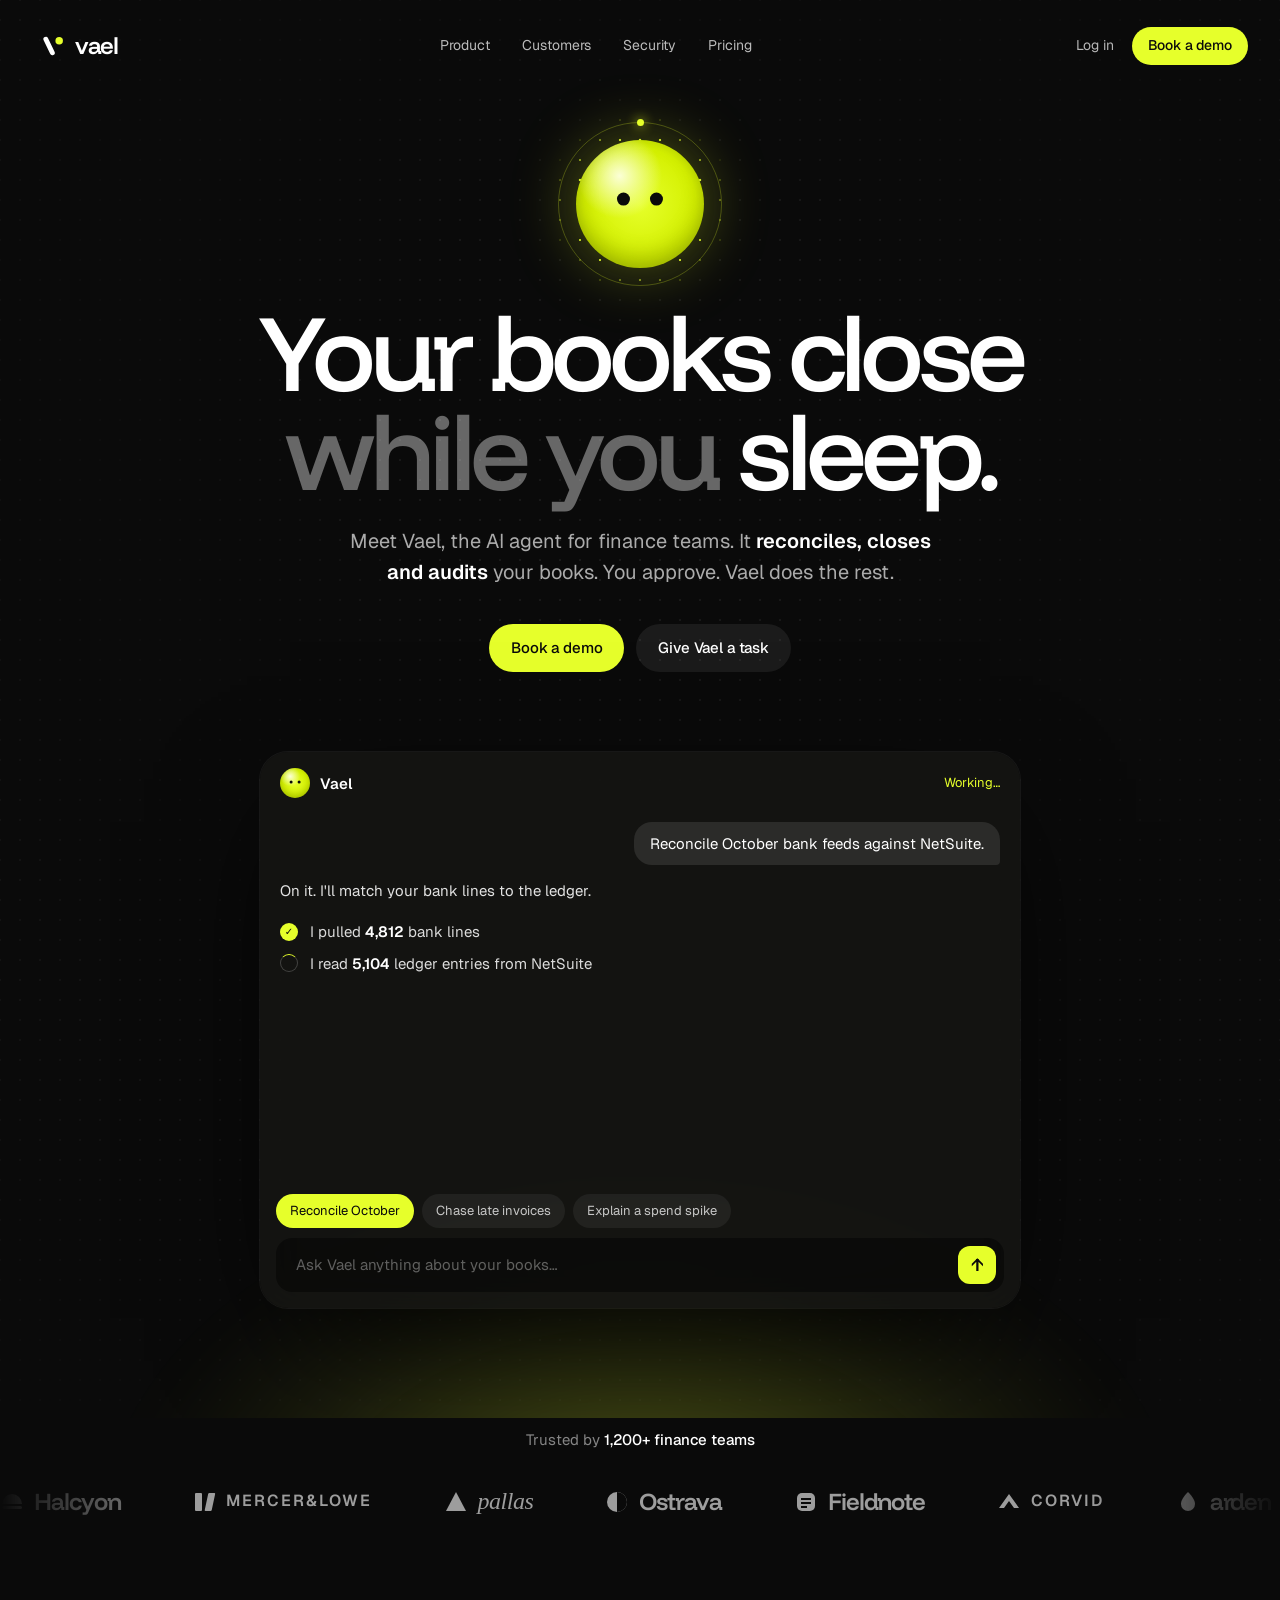
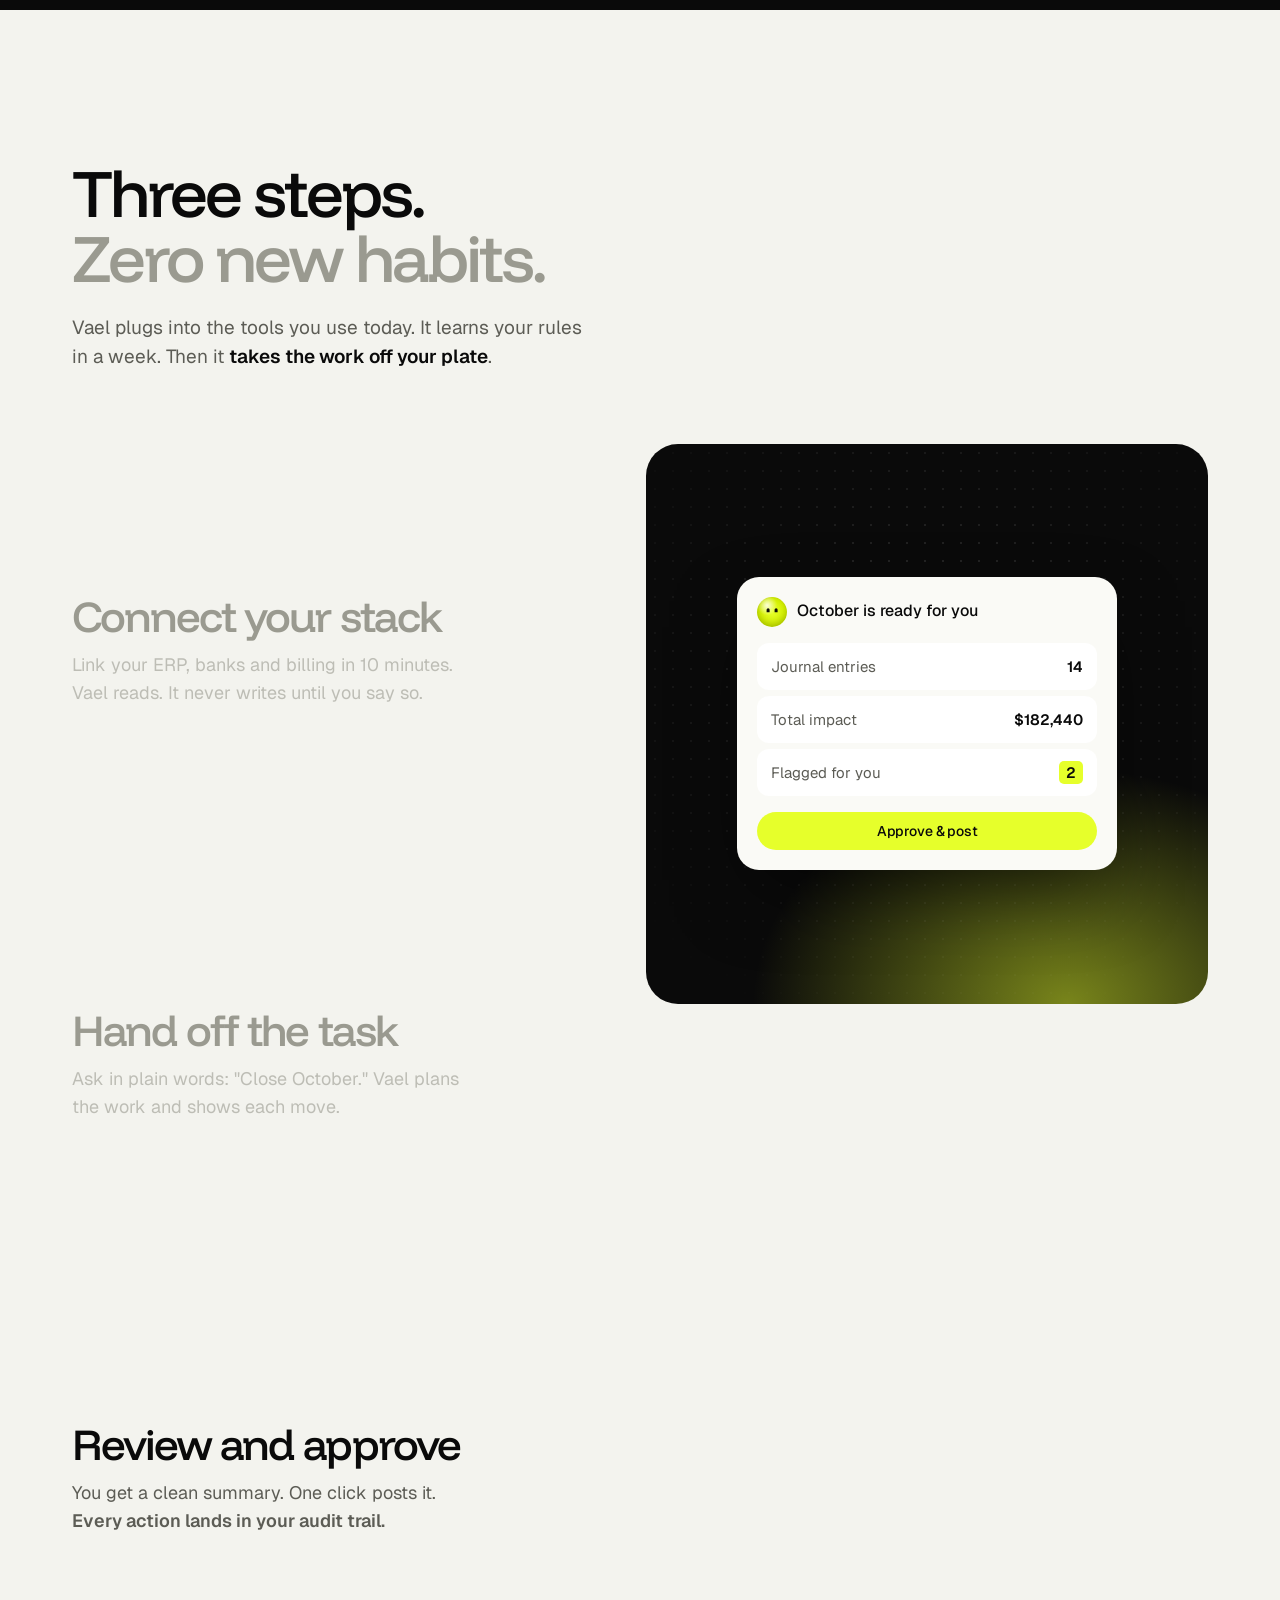
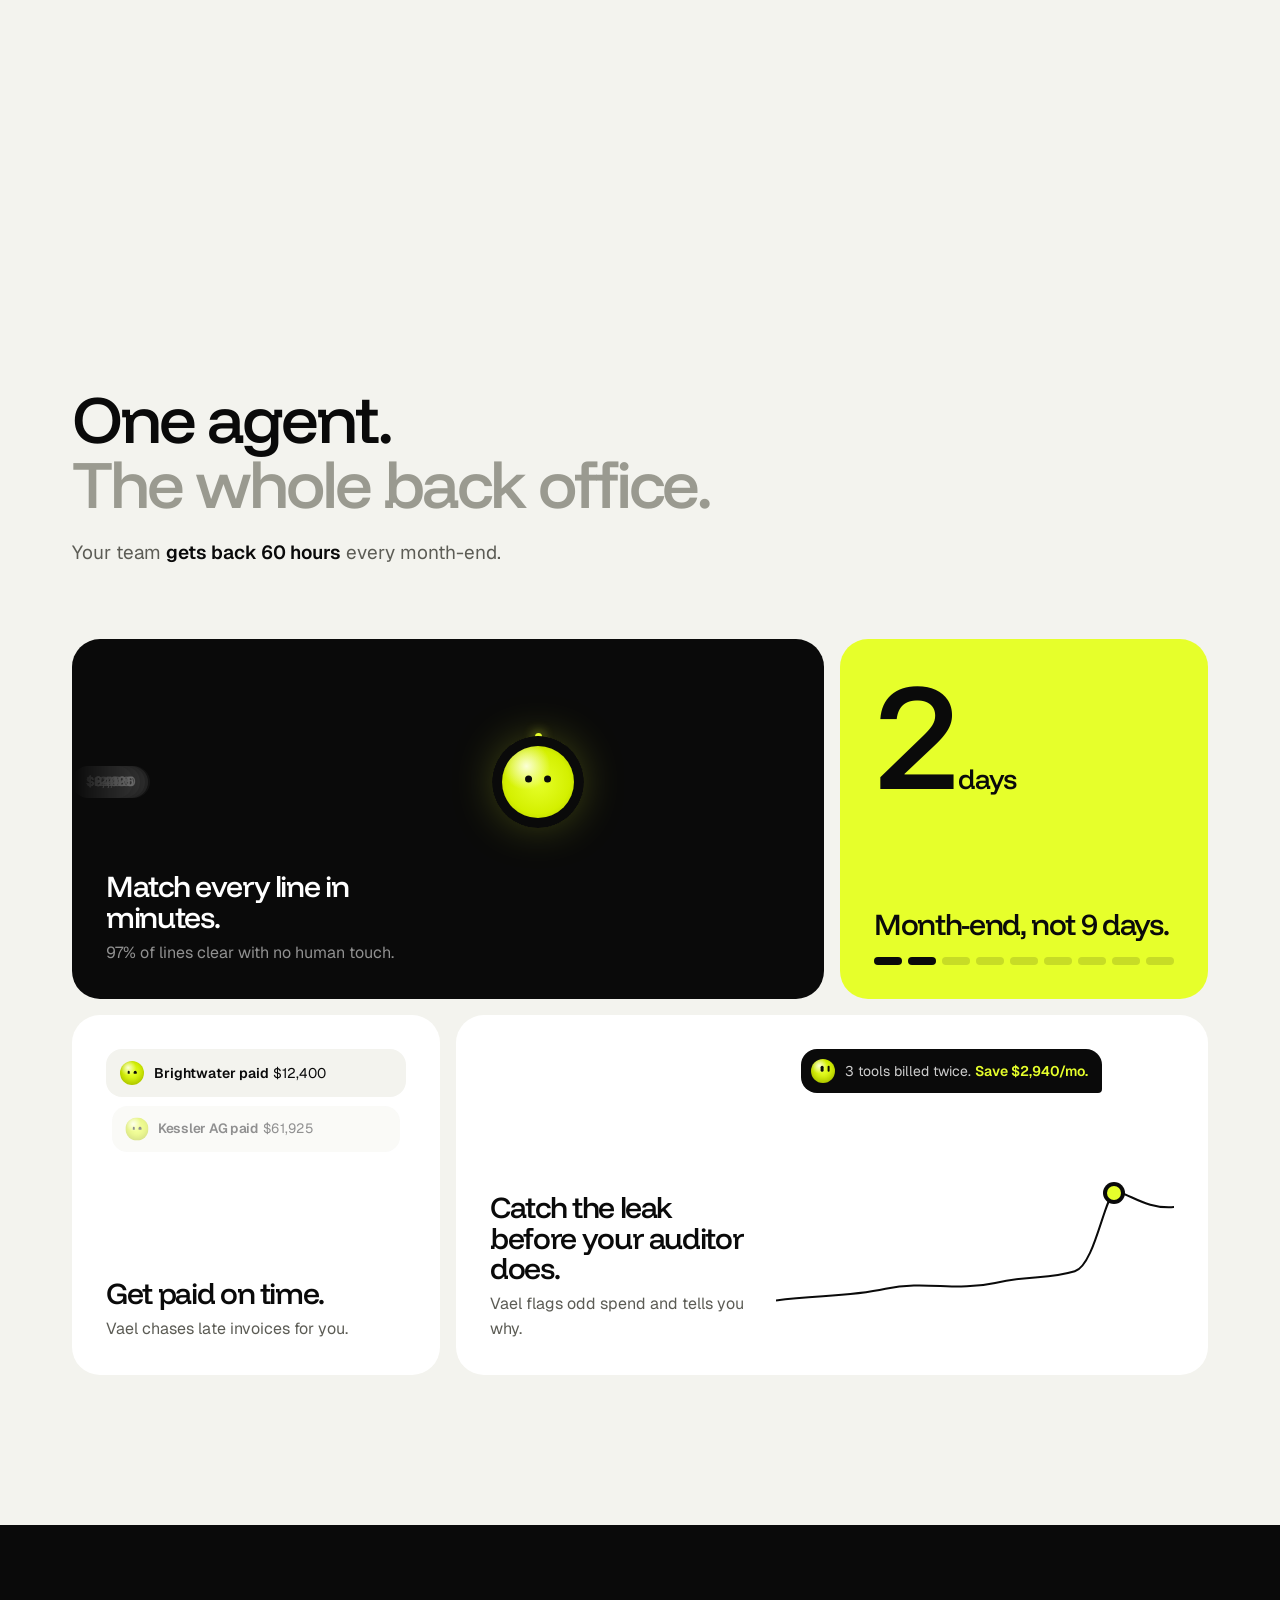
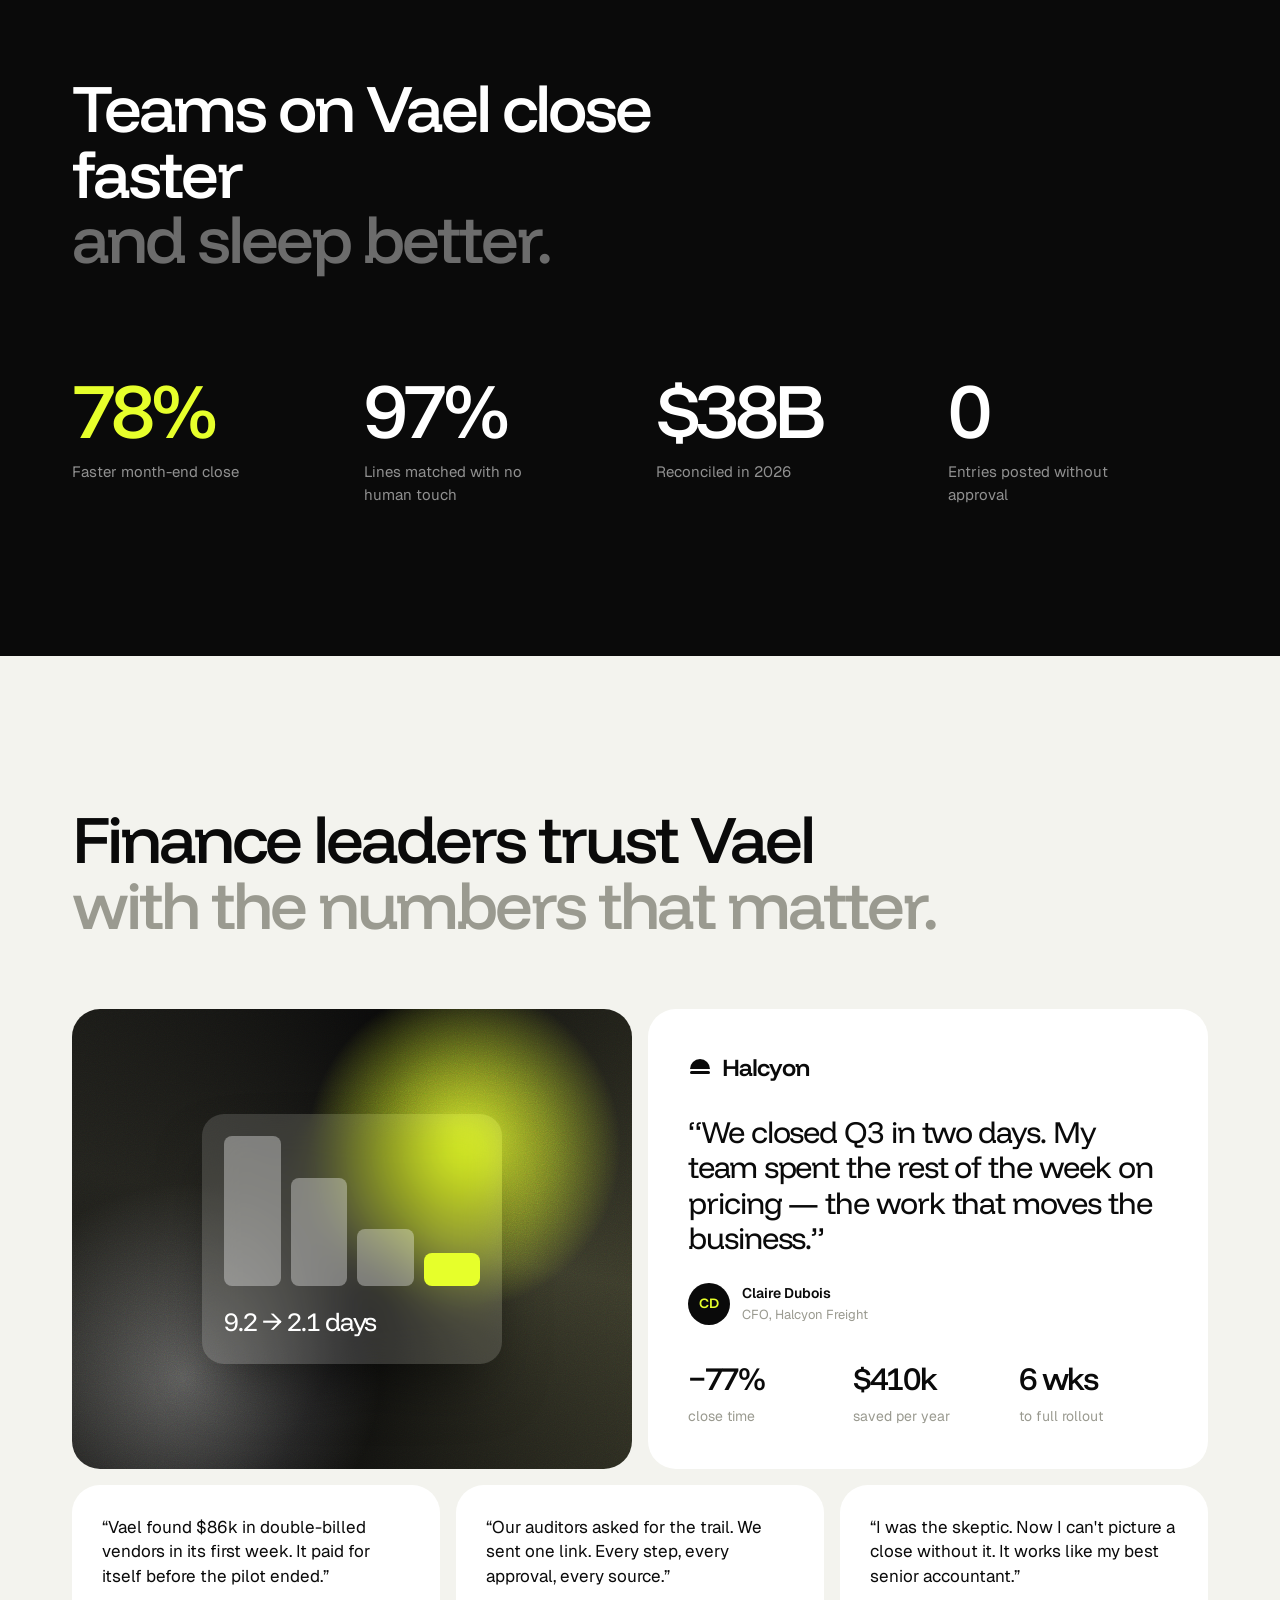
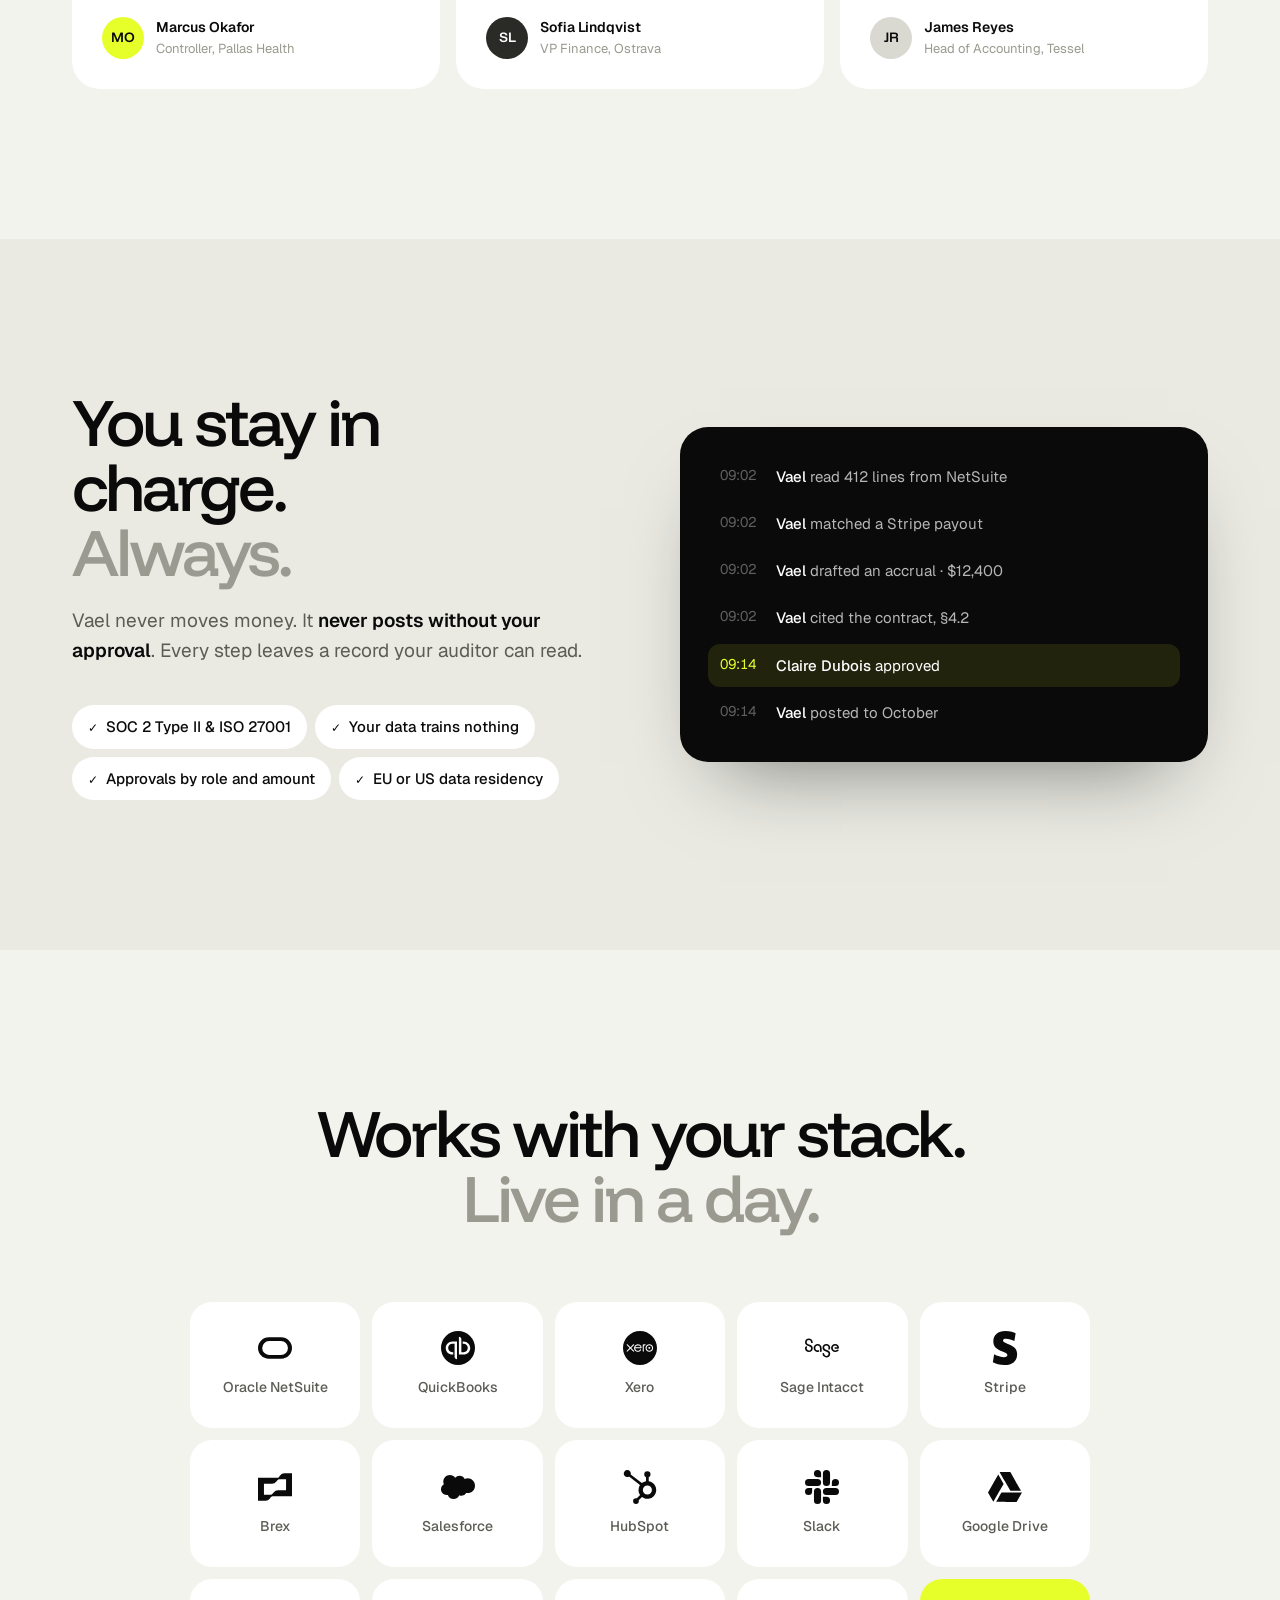
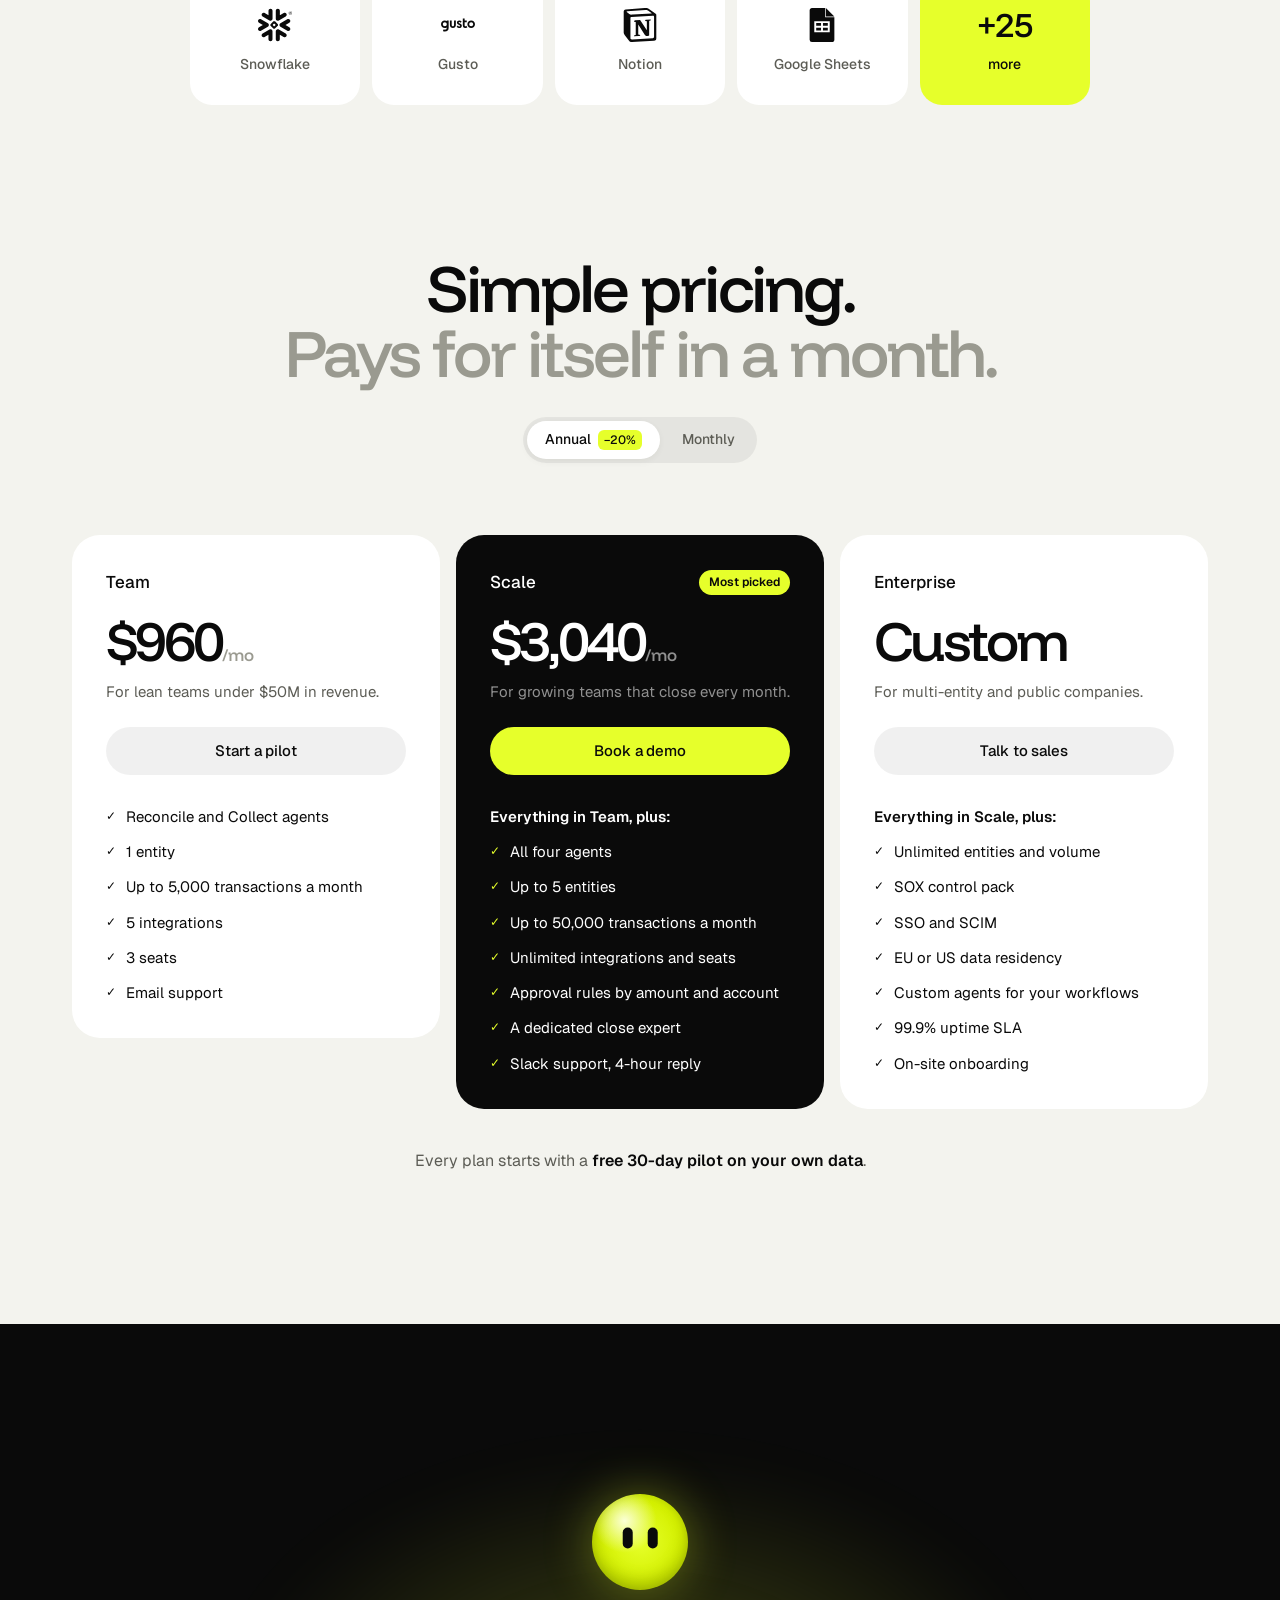
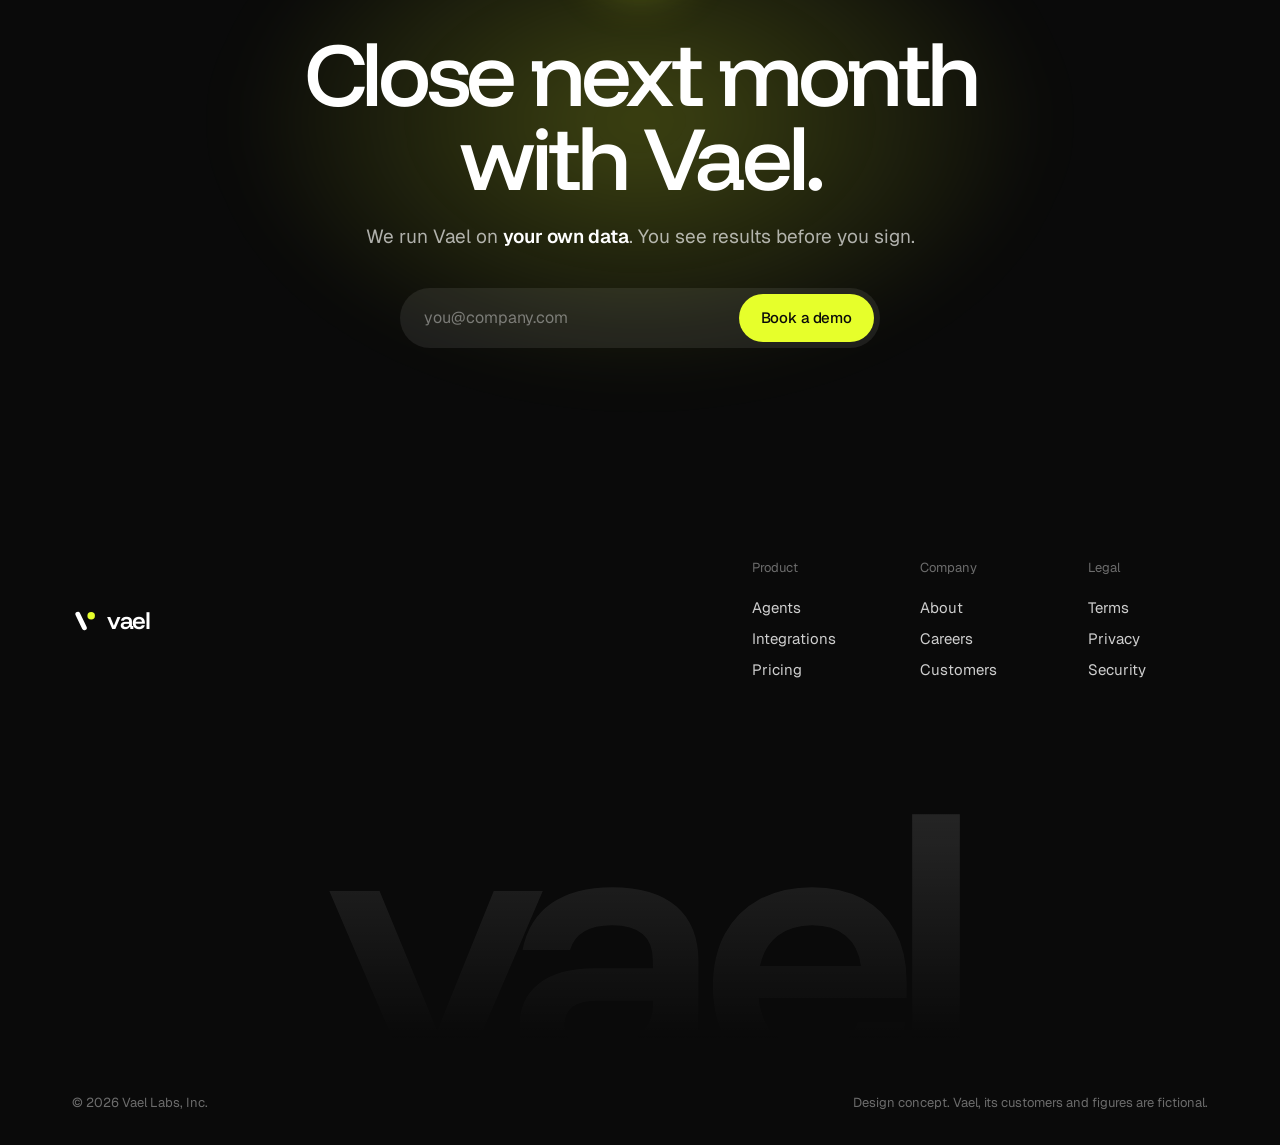
==== commit 584ac3ea: "Give Vael a face, cut micro-labels, redesign bento and pricing - Vael is now a character: a neon fac" ====
--- a/index.html
+++ b/index.html
@@ -4,24 +4,23 @@
   <meta charset="utf-8">
   <meta name="viewport" content="width=device-width, initial-scale=1">
   <title>Vael — The finance agent that closes your books</title>
-  <meta name="description" content="Vael is an AI agent for finance teams. It reconciles, closes and audits your books. Your team approves. Vael does the rest.">
+  <meta name="description" content="Vael is an AI agent for finance teams. It reconciles, closes and audits your books. You approve. Vael does the rest.">
   <link rel="icon" href="assets/favicon.svg" type="image/svg+xml">
   <link rel="preconnect" href="https://fonts.googleapis.com">
   <link rel="preconnect" href="https://fonts.gstatic.com" crossorigin>
-  <link href="https://fonts.googleapis.com/css2?family=Funnel+Display:wght@400;500;600&family=Geist:wght@400;500;600&family=Geist+Mono:wght@400;500&display=swap" rel="stylesheet">
+  <link href="https://fonts.googleapis.com/css2?family=Funnel+Display:wght@400;500;600&family=Geist:wght@400;500;600&display=swap" rel="stylesheet">
   <link rel="stylesheet" href="styles.css">
 </head>
 <body>
 
-<!-- Brand mark, reused everywhere through <use> -->
 <svg width="0" height="0" style="position:absolute" aria-hidden="true">
   <symbol id="mark" viewBox="0 0 32 32">
     <path d="M7.2 7.6 L15.2 24.4" stroke="currentColor" stroke-width="6" stroke-linecap="round" fill="none"/>
-    <circle class="mark-dot" cx="23.6" cy="9.4" r="4.6" fill="var(--dot, currentColor)"/>
+    <circle cx="23.6" cy="9.4" r="4.6" fill="var(--dot, currentColor)"/>
   </symbol>
 </svg>
 
-<!-- ───────────── NAV ───────────── -->
+<!-- NAV -->
 <header class="nav" id="nav">
   <a class="brand" href="#top" aria-label="Vael home">
     <svg class="brand-mark"><use href="#mark"/></svg>
@@ -29,7 +28,6 @@
   </a>
   <nav class="nav-links" aria-label="Main">
     <a href="#how">Product</a>
-    <a href="#capabilities">Capabilities</a>
     <a href="#customers">Customers</a>
     <a href="#security">Security</a>
     <a href="#pricing">Pricing</a>
@@ -40,133 +38,81 @@
   </div>
 </header>
 
-<!-- Guided progress rail -->
-<aside class="rail" aria-label="Page sections">
-  <a href="#top" data-rail="top"><i></i><span>Start</span></a>
-  <a href="#how" data-rail="how"><i></i><span>01 How it works</span></a>
-  <a href="#capabilities" data-rail="capabilities"><i></i><span>02 What it does</span></a>
-  <a href="#proof" data-rail="proof"><i></i><span>03 Results</span></a>
-  <a href="#customers" data-rail="customers"><i></i><span>04 Customers</span></a>
-  <a href="#security" data-rail="security"><i></i><span>05 Trust</span></a>
-  <a href="#demo" data-rail="demo"><i></i><span>06 Start</span></a>
-</aside>
-
 <main>
 
-<!-- ───────────── HERO ───────────── -->
-<section class="hero" id="top" data-section="top">
+<!-- HERO -->
+<section class="hero" id="top">
   <canvas class="hero-field" id="field" aria-hidden="true"></canvas>
   <div class="hero-glow" aria-hidden="true"></div>
 
   <div class="hero-inner">
-    <a class="pill" href="#capabilities">
-      <span class="pill-tag">New</span>
-      Vael Close 2.0 — month-end in 2 days
-      <span aria-hidden="true">→</span>
-    </a>
-
-    <h1 class="hero-title">
-      Your books close<br>
-      <span class="hero-title-dim">while you</span> sleep.
-    </h1>
-
-    <p class="hero-sub">
-      Vael is an AI agent for finance teams. It <b>reconciles, closes and audits</b> your accounts. You approve. Vael does the rest.
-    </p>
+    <div class="vael vael-xl" id="hero-face" data-state="idle" aria-hidden="true">
+      <span class="vael-ring"></span>
+      <span class="vael-body"></span>
+      <span class="vael-eyes"><i></i><i></i></span>
+    </div>
+
+    <h1 class="hero-title">Your books close<br><span class="hero-title-dim">while you</span> sleep.</h1>
+
+    <p class="hero-sub">Meet Vael, the AI agent for finance teams. It <b>reconciles, closes and audits</b> your books. You approve. Vael does the rest.</p>
 
     <div class="hero-ctas">
       <a class="btn btn-neon" href="#demo">Book a demo</a>
-      <a class="btn btn-ghost" href="#console">Try the agent <span aria-hidden="true">↓</span></a>
-    </div>
-
-    <!-- Interactive agent console -->
+      <a class="btn btn-ghost" href="#console">Give Vael a task</a>
+    </div>
+
+    <!-- Agent console -->
     <div class="console" id="console">
-      <div class="console-bar">
-        <div class="console-dots"><i></i><i></i><i></i></div>
-        <div class="console-title">
-          <svg class="console-mark"><use href="#mark"/></svg>
-          Vael Agent <span class="sep">/</span> <span class="muted">Halcyon Freight</span>
-        </div>
-        <div class="console-status"><span class="live-dot"></span> Live sandbox</div>
-      </div>
-
-      <div class="console-body">
-        <div class="console-side">
-          <p class="console-label">Pick a task</p>
-          <button class="task is-active" data-task="reconcile">
-            <span class="task-icon">⇄</span>
-            <span><b>Reconcile October</b><small>Bank feeds vs. ledger</small></span>
-          </button>
-          <button class="task" data-task="collect">
-            <span class="task-icon">↗</span>
-            <span><b>Chase late invoices</b><small>32 clients past due</small></span>
-          </button>
-          <button class="task" data-task="audit">
-            <span class="task-icon">◎</span>
-            <span><b>Explain a spike</b><small>SaaS spend +41%</small></span>
-          </button>
-          <div class="console-side-foot">
-            <span class="kbd">⌘</span><span class="kbd">K</span> or type below
-          </div>
-        </div>
-
-        <div class="console-main">
-          <form class="prompt" id="prompt" autocomplete="off">
-            <span class="prompt-caret">›</span>
-            <input id="prompt-input" type="text" aria-label="Ask Vael" placeholder="Ask Vael to do anything in your books…" value="Reconcile October bank feeds against NetSuite">
-            <button class="btn btn-neon btn-sm" type="submit" id="run-btn">Run <span aria-hidden="true">↵</span></button>
-          </form>
-
-          <ol class="log" id="log" aria-live="polite"></ol>
-
-          <div class="result" id="result" hidden>
-            <div class="result-grid" id="result-grid"></div>
-            <div class="result-actions">
-              <p class="result-note" id="result-note"></p>
-              <button class="btn btn-neon btn-sm" id="approve-btn">Approve</button>
-            </div>
-          </div>
-
-          <div class="console-idle" id="idle">
-            <svg class="idle-mark"><use href="#mark"/></svg>
-            <p>Pick a task or type your own. Vael shows every step.</p>
-          </div>
-        </div>
-      </div>
-    </div>
-  </div>
-</section>
-
-<!-- ───────────── LOGOS ───────────── -->
+      <div class="console-head">
+        <div class="vael vael-sm" data-state="idle" id="chat-face" aria-hidden="true">
+          <span class="vael-body"></span><span class="vael-eyes"><i></i><i></i></span>
+        </div>
+        <b>Vael</b>
+        <span class="console-status" id="status">Ready</span>
+      </div>
+
+      <div class="thread" id="thread" aria-live="polite">
+        <div class="msg msg-vael is-intro">
+          <p>Hi, I'm Vael. Pick a task below and watch me work.</p>
+        </div>
+      </div>
+
+      <div class="console-foot">
+        <div class="suggest">
+          <button class="chip-btn is-active" data-task="reconcile">Reconcile October</button>
+          <button class="chip-btn" data-task="collect">Chase late invoices</button>
+          <button class="chip-btn" data-task="audit">Explain a spend spike</button>
+        </div>
+        <form class="prompt" id="prompt" autocomplete="off">
+          <input id="prompt-input" type="text" aria-label="Ask Vael" placeholder="Ask Vael anything about your books…">
+          <button class="send" type="submit" id="run-btn" aria-label="Send">↑</button>
+        </form>
+      </div>
+    </div>
+  </div>
+</section>
+
+<!-- LOGOS -->
 <section class="logos" aria-label="Customers">
-  <p class="logos-label">Trusted by <b>1,200+ finance teams</b> — from Series A to public.</p>
+  <p class="logos-label">Trusted by <b>1,200+ finance teams</b></p>
   <div class="marquee">
-    <div class="marquee-track">
-      <span class="logo l1">Halcyon<sup>®</sup></span>
-      <span class="logo l2">MERCER&nbsp;&amp;&nbsp;LOWE</span>
-      <span class="logo l3">pallas health</span>
-      <span class="logo l4">◐ Ostrava</span>
-      <span class="logo l5">Fieldnote</span>
-      <span class="logo l6">CORVID/CAPITAL</span>
-      <span class="logo l7">arden bio</span>
-      <span class="logo l8">Tessel▲</span>
-      <span class="logo l1">Halcyon<sup>®</sup></span>
-      <span class="logo l2">MERCER&nbsp;&amp;&nbsp;LOWE</span>
-      <span class="logo l3">pallas health</span>
-      <span class="logo l4">◐ Ostrava</span>
-      <span class="logo l5">Fieldnote</span>
-      <span class="logo l6">CORVID/CAPITAL</span>
-      <span class="logo l7">arden bio</span>
-      <span class="logo l8">Tessel▲</span>
-    </div>
-  </div>
-</section>
-
-<!-- ───────────── 01 HOW IT WORKS ───────────── -->
-<section class="how section" id="how" data-section="how">
+    <div class="marquee-track" id="logo-track">
+      <span class="clogo"><svg viewBox="0 0 24 24"><path d="M2 14a10 10 0 0 1 20 0z"/><rect x="2" y="16" width="20" height="3" rx="1.5"/></svg>Halcyon</span>
+      <span class="clogo clogo-caps"><svg viewBox="0 0 24 24"><rect x="3" y="3" width="7" height="18" rx="1"/><rect x="14" y="3" width="7" height="18" rx="1" transform="skewX(-12) translate(3 0)"/></svg>Mercer&amp;Lowe</span>
+      <span class="clogo clogo-serif"><svg viewBox="0 0 24 24"><path d="M12 2 22 21H2z"/></svg>pallas</span>
+      <span class="clogo"><svg viewBox="0 0 24 24"><circle cx="12" cy="12" r="10"/><path d="M12 2a10 10 0 0 1 0 20z" fill="#0A0A0A"/></svg>Ostrava</span>
+      <span class="clogo"><svg viewBox="0 0 24 24"><rect x="3" y="3" width="18" height="18" rx="5"/><path d="M7 9h10M7 13h10M7 17h6" stroke="#0A0A0A" stroke-width="2"/></svg>Fieldnote</span>
+      <span class="clogo clogo-caps"><svg viewBox="0 0 24 24"><path d="M2 18 12 4l10 14h-5l-5-7-5 7z"/></svg>Corvid</span>
+      <span class="clogo"><svg viewBox="0 0 24 24"><path d="M12 2c5 5 7 9 7 12a7 7 0 0 1-14 0c0-3 2-7 7-12z"/></svg>arden</span>
+      <span class="clogo"><svg viewBox="0 0 24 24"><rect x="2" y="2" width="9" height="9" rx="2"/><rect x="13" y="2" width="9" height="9" rx="4.5"/><rect x="2" y="13" width="9" height="9" rx="4.5"/><rect x="13" y="13" width="9" height="9" rx="2"/></svg>Tessel</span>
+    </div>
+  </div>
+</section>
+
+<!-- HOW IT WORKS -->
+<section class="how section" id="how">
   <div class="container">
     <header class="section-head">
-      <p class="eyebrow"><span class="eyebrow-num">01</span> How Vael works</p>
       <h2 class="h2">Three steps.<br><span class="dim">Zero new habits.</span></h2>
       <p class="lead">Vael plugs into the tools you use today. It learns your rules in a week. Then it <b>takes the work off your plate</b>.</p>
     </header>
@@ -174,17 +120,14 @@
     <div class="steps">
       <div class="steps-list">
         <article class="step is-active" data-step="0">
-          <span class="step-num">Step 1</span>
           <h3>Connect your stack</h3>
           <p>Link your ERP, banks and billing in 10 minutes. Vael reads. It never writes until you say so.</p>
         </article>
         <article class="step" data-step="1">
-          <span class="step-num">Step 2</span>
           <h3>Hand off the task</h3>
-          <p>Ask in plain words. "Close October." Vael plans the work, runs it and shows each move.</p>
+          <p>Ask in plain words: "Close October." Vael plans the work and shows each move.</p>
         </article>
         <article class="step" data-step="2">
-          <span class="step-num">Step 3</span>
           <h3>Review and approve</h3>
           <p>You get a clean summary. One click posts it. <b>Every action lands in your audit trail.</b></p>
         </article>
@@ -192,195 +135,142 @@
 
       <div class="steps-stage">
         <div class="stage-card" data-stage="0">
-          <div class="stage-head"><span>Connections</span><span class="chip chip-ok">4 live</span></div>
-          <ul class="conn">
-            <li><span class="conn-logo">NS</span><span>NetSuite<small>ERP · General ledger</small></span><em class="ok">Connected</em></li>
-            <li><span class="conn-logo">ST</span><span>Stripe<small>Payouts · Fees</small></span><em class="ok">Connected</em></li>
-            <li><span class="conn-logo">••</span><span>Operating ••4821<small>Bank feed · Daily</small></span><em class="ok">Connected</em></li>
-            <li><span class="conn-logo">SL</span><span>Slack<small>#finance-close</small></span><em class="ok">Connected</em></li>
-            <li class="pending"><span class="conn-logo">RP</span><span>Ramp<small>Cards · Receipts</small></span><em>Syncing<i class="bar"><i></i></i></em></li>
-          </ul>
+          <div class="stage-head">
+            <div class="vael vael-sm" data-state="idle" aria-hidden="true"><span class="vael-body"></span><span class="vael-eyes"><i></i><i></i></span></div>
+            <span>Vael is linked to 5 tools</span>
+          </div>
+          <div class="conn"><div class="conn-item" style="--brand:#F80000"><svg viewBox="0 0 24 24" aria-hidden="true"><path d="M16.412 4.412h-8.82a7.588 7.588 0 0 0-.008 15.176h8.828a7.588 7.588 0 0 0 0-15.176zm-.193 12.502H7.786a4.915 4.915 0 0 1 0-9.828h8.433a4.914 4.914 0 1 1 0 9.828z"/></svg><span>NetSuite</span><i class="ok">✓</i></div><div class="conn-item" style="--brand:#635BFF"><svg viewBox="0 0 24 24" aria-hidden="true"><path d="M13.976 9.15c-2.172-.806-3.356-1.426-3.356-2.409 0-.831.683-1.305 1.901-1.305 2.227 0 4.515.858 6.09 1.631l.89-5.494C18.252.975 15.697 0 12.165 0 9.667 0 7.589.654 6.104 1.872 4.56 3.147 3.757 4.992 3.757 7.218c0 4.039 2.467 5.76 6.476 7.219 2.585.92 3.445 1.574 3.445 2.583 0 .98-.84 1.545-2.354 1.545-1.875 0-4.965-.921-6.99-2.109l-.9 5.555C5.175 22.99 8.385 24 11.714 24c2.641 0 4.843-.624 6.328-1.813 1.664-1.305 2.525-3.236 2.525-5.732 0-4.128-2.524-5.851-6.594-7.305h.003z"/></svg><span>Stripe</span><i class="ok">✓</i></div><div class="conn-item" style="--brand:#00A1E0"><svg viewBox="0 0 24 24" aria-hidden="true"><path d="M10.006 5.415a4.195 4.195 0 013.045-1.306c1.56 0 2.954.9 3.69 2.205.63-.3 1.35-.45 2.1-.45 2.85 0 5.159 2.34 5.159 5.22s-2.31 5.22-5.176 5.22c-.345 0-.69-.044-1.02-.104a3.75 3.75 0 01-3.3 1.95c-.6 0-1.155-.15-1.65-.375A4.314 4.314 0 018.88 20.4a4.302 4.302 0 01-4.05-2.82c-.27.062-.54.076-.825.076-2.204 0-4.005-1.8-4.005-4.05 0-1.5.811-2.805 2.01-3.51-.255-.57-.39-1.2-.39-1.846 0-2.58 2.1-4.65 4.65-4.65 1.53 0 2.85.705 3.72 1.8"/></svg><span>Salesforce</span><i class="ok">✓</i></div><div class="conn-item" style="--brand:#4A154B"><svg viewBox="0 0 24 24" aria-hidden="true"><path d="M5.042 15.165a2.528 2.528 0 0 1-2.52 2.523A2.528 2.528 0 0 1 0 15.165a2.527 2.527 0 0 1 2.522-2.52h2.52v2.52zM6.313 15.165a2.527 2.527 0 0 1 2.521-2.52 2.527 2.527 0 0 1 2.521 2.52v6.313A2.528 2.528 0 0 1 8.834 24a2.528 2.528 0 0 1-2.521-2.522v-6.313zM8.834 5.042a2.528 2.528 0 0 1-2.521-2.52A2.528 2.528 0 0 1 8.834 0a2.528 2.528 0 0 1 2.521 2.522v2.52H8.834zM8.834 6.313a2.528 2.528 0 0 1 2.521 2.521 2.528 2.528 0 0 1-2.521 2.521H2.522A2.528 2.528 0 0 1 0 8.834a2.528 2.528 0 0 1 2.522-2.521h6.312zM18.956 8.834a2.528 2.528 0 0 1 2.522-2.521A2.528 2.528 0 0 1 24 8.834a2.528 2.528 0 0 1-2.522 2.521h-2.522V8.834zM17.688 8.834a2.528 2.528 0 0 1-2.523 2.521 2.527 2.527 0 0 1-2.52-2.521V2.522A2.527 2.527 0 0 1 15.165 0a2.528 2.528 0 0 1 2.523 2.522v6.312zM15.165 18.956a2.528 2.528 0 0 1 2.523 2.522A2.528 2.528 0 0 1 15.165 24a2.527 2.527 0 0 1-2.52-2.522v-2.522h2.52zM15.165 17.688a2.527 2.527 0 0 1-2.52-2.523 2.526 2.526 0 0 1 2.52-2.52h6.313A2.527 2.527 0 0 1 24 15.165a2.528 2.528 0 0 1-2.522 2.523h-6.313z"/></svg><span>Slack</span><i class="ok">✓</i></div><div class="conn-item" style="--brand:#212121"><svg viewBox="0 0 24 24" aria-hidden="true"><path d="M18.69 2.319a3.868 3.868 0 0 0-3.108 1.547l-.759 1.007a1.658 1.658 0 0 1-1.313.656H0V21.68h5.296a3.87 3.87 0 0 0 3.108-1.547l.759-1.006a1.656 1.656 0 0 1 1.313-.657H24V2.319h-5.31Zm1.108 11.949h-5.66a3.87 3.87 0 0 0-3.108 1.547l-.759 1.007a1.658 1.658 0 0 1-1.313.656H4.202V9.731h5.661a3.868 3.868 0 0 0 3.107-1.547l.759-1.006a1.658 1.658 0 0 1 1.313-.657h4.771l-.015 7.747Z"/></svg><span>Brex</span><i class="ok">✓</i></div></div>
         </div>
 
         <div class="stage-card" data-stage="1">
-          <div class="stage-head"><span>Plan · Close October</span><span class="chip">7 tasks</span></div>
+          <div class="stage-head">
+            <div class="vael vael-sm" data-state="working" aria-hidden="true"><span class="vael-body"></span><span class="vael-eyes"><i></i><i></i></span></div>
+            <span>Closing October</span>
+          </div>
           <ol class="plan">
-            <li class="done">Lock September period</li>
+            <li class="done">Lock September</li>
             <li class="done">Reconcile 3 bank accounts</li>
-            <li class="done">Match Stripe payouts to invoices</li>
+            <li class="done">Match Stripe payouts</li>
             <li class="run">Accrue open vendor bills</li>
             <li>Book deferred revenue</li>
-            <li>Run flux analysis vs. last month</li>
-            <li>Draft close memo for CFO</li>
+            <li>Draft the close memo</li>
           </ol>
-          <div class="plan-foot"><span class="spinner"></span> Vael is on task 4 of 7</div>
         </div>
 
         <div class="stage-card" data-stage="2">
-          <div class="stage-head"><span>Ready for review</span><span class="chip chip-neon">Needs you</span></div>
+          <div class="stage-head">
+            <div class="vael vael-sm" data-state="done" aria-hidden="true"><span class="vael-body"></span><span class="vael-eyes"><i></i><i></i></span></div>
+            <span>October is ready for you</span>
+          </div>
           <div class="review">
-            <div class="review-row"><span>Journal entries</span><b>14</b></div>
-            <div class="review-row"><span>Total impact</span><b>$182,440.18</b></div>
-            <div class="review-row"><span>Confidence</span><b>99.2%</b></div>
-            <div class="review-row"><span>Flagged for a human</span><b class="neon-text">2</b></div>
-          </div>
-          <div class="review-actions">
-            <button class="btn btn-line btn-sm" type="button">Open details</button>
-            <button class="btn btn-neon btn-sm" type="button">Approve &amp; post</button>
-          </div>
-          <p class="review-log">✓ Logged by Vael · Approved by C. Dubois · 09:14</p>
-        </div>
-      </div>
-    </div>
-  </div>
-</section>
-
-<!-- ───────────── 02 CAPABILITIES ───────────── -->
-<section class="caps section" id="capabilities" data-section="capabilities">
+            <div><span>Journal entries</span><b>14</b></div>
+            <div><span>Total impact</span><b>$182,440</b></div>
+            <div><span>Flagged for you</span><b class="neon-text">2</b></div>
+          </div>
+          <button class="btn btn-neon btn-sm btn-block" type="button">Approve &amp; post</button>
+        </div>
+      </div>
+    </div>
+  </div>
+</section>
+
+<!-- CAPABILITIES -->
+<section class="caps section" id="capabilities">
   <div class="container">
     <header class="section-head">
-      <p class="eyebrow"><span class="eyebrow-num">02</span> What Vael does</p>
       <h2 class="h2">One agent.<br><span class="dim">The whole back office.</span></h2>
-      <p class="lead">Vael handles the tasks that eat your month. Your team <b>gets back 60 hours</b> each close.</p>
+      <p class="lead">Your team <b>gets back 60 hours</b> every month-end.</p>
     </header>
 
     <div class="bento">
-      <article class="card card-lg">
-        <div class="card-copy">
-          <span class="card-tag">Reconcile</span>
-          <h3>Match every line. In minutes.</h3>
-          <p>Vael matches bank, card and payout data to your ledger. It <b>clears 97% of lines</b> with no human touch.</p>
-        </div>
-        <div class="match">
-          <div class="match-col">
-            <p class="match-h">Bank</p>
-            <div class="m-row" style="--d:0">Stripe payout <b>$24,180.00</b></div>
-            <div class="m-row" style="--d:1">ACH · Brightwater <b>$8,400.00</b></div>
-            <div class="m-row" style="--d:2">Wire · Kessler AG <b>$61,925.40</b></div>
-            <div class="m-row warn" style="--d:3">Card · AWS <b>$3,212.77</b></div>
-          </div>
-          <svg class="match-lines" viewBox="0 0 80 200" preserveAspectRatio="none" aria-hidden="true">
-            <path d="M0 26 C40 26 40 26 80 26"/>
-            <path d="M0 74 C40 74 40 122 80 122"/>
-            <path d="M0 122 C40 122 40 74 80 74"/>
-            <path class="warn" d="M0 170 C40 170 40 170 80 170"/>
+      <article class="tile tile-dark tile-wide">
+        <div class="tile-copy">
+          <h3>Match every line in minutes.</h3>
+          <p>97% of lines clear with no human touch.</p>
+        </div>
+        <div class="flow" aria-hidden="true">
+          <div class="flow-lane">
+            <span style="--i:0">$24,180</span><span style="--i:1">$8,400</span><span style="--i:2">$61,925</span><span style="--i:3">$3,212</span><span style="--i:4">$12,400</span><span style="--i:5">$940</span>
+          </div>
+          <div class="vael vael-md" data-state="working"><span class="vael-ring"></span><span class="vael-body"></span><span class="vael-eyes"><i></i><i></i></span></div>
+        </div>
+      </article>
+
+      <article class="tile tile-neon">
+        <p class="big-num">2<small>days</small></p>
+        <div class="tile-copy">
+          <h3>Month-end, not 9 days.</h3>
+          <div class="days" aria-hidden="true"><i class="on"></i><i class="on"></i><i></i><i></i><i></i><i></i><i></i><i></i><i></i></div>
+        </div>
+      </article>
+
+      <article class="tile">
+        <div class="note-stack" aria-hidden="true">
+          <div class="note"><div class="vael vael-xs" data-state="done"><span class="vael-body"></span><span class="vael-eyes"><i></i><i></i></span></div><p><b>Brightwater paid</b> $12,400</p></div>
+          <div class="note"><div class="vael vael-xs" data-state="done"><span class="vael-body"></span><span class="vael-eyes"><i></i><i></i></span></div><p><b>Kessler AG paid</b> $61,925</p></div>
+        </div>
+        <div class="tile-copy">
+          <h3>Get paid on time.</h3>
+          <p>Vael chases late invoices for you.</p>
+        </div>
+      </article>
+
+      <article class="tile tile-wide tile-audit">
+        <div class="tile-copy">
+          <h3>Catch the leak before your auditor does.</h3>
+          <p>Vael flags odd spend and tells you why.</p>
+        </div>
+        <div class="spark" aria-hidden="true">
+          <svg viewBox="0 0 400 140" preserveAspectRatio="none">
+            <path class="spark-line" d="M0 112 C40 108 70 110 110 104 S180 106 220 100 S270 98 300 92 C320 88 330 40 340 38 C350 36 370 50 400 48"/>
           </svg>
-          <div class="match-col">
-            <p class="match-h">Ledger</p>
-            <div class="m-row" style="--d:0">INV-2291 <b>$24,180.00</b></div>
-            <div class="m-row" style="--d:1">INV-2307 <b>$61,925.40</b></div>
-            <div class="m-row" style="--d:2">INV-2302 <b>$8,400.00</b></div>
-            <div class="m-row warn" style="--d:3">No match · <b>review</b></div>
+          <span class="spark-dot"></span>
+          <div class="spark-bubble">
+            <div class="vael vael-xs" data-state="thinking"><span class="vael-body"></span><span class="vael-eyes"><i></i><i></i></span></div>
+            <p>3 tools billed twice. <b>Save $2,940/mo.</b></p>
           </div>
         </div>
       </article>
-
-      <article class="card">
-        <span class="card-tag">Close</span>
-        <h3>Month-end in 2 days, not 9.</h3>
-        <div class="close-ring">
-          <svg viewBox="0 0 120 120"><circle cx="60" cy="60" r="50"/><circle class="ring-val" cx="60" cy="60" r="50"/></svg>
-          <div class="close-ring-label"><b>86%</b><span>Day 2</span></div>
-        </div>
-        <p>Vael runs the checklist, books accruals and writes the memo.</p>
-      </article>
-
-      <article class="card">
-        <span class="card-tag">Collect</span>
-        <h3>Get paid without the awkward emails.</h3>
-        <div class="mail">
-          <p class="mail-to">To: ap@brightwater.co</p>
-          <p>Hi Dana — invoice <b>INV-2288</b> for $12,400 is 14 days late. Here is a pay link. Thanks!</p>
-          <div class="mail-foot"><span class="chip">Draft</span><span class="chip chip-ok">Tone: warm</span></div>
-        </div>
-        <p><b>Cut DSO by 11 days</b> on average.</p>
-      </article>
-
-      <article class="card card-wide">
-        <div class="card-copy">
-          <span class="card-tag">Audit</span>
-          <h3>Catch the leak before the auditor does.</h3>
-          <p>Vael watches every dollar. It flags odd spend and <b>tells you why in one line</b>.</p>
-        </div>
-        <div class="spark">
-          <svg viewBox="0 0 400 140" preserveAspectRatio="none" aria-hidden="true">
-            <defs>
-              <linearGradient id="sparkfill" x1="0" x2="0" y1="0" y2="1">
-                <stop offset="0" stop-color="#E6FF2B" stop-opacity=".35"/>
-                <stop offset="1" stop-color="#E6FF2B" stop-opacity="0"/>
-              </linearGradient>
-            </defs>
-            <path class="spark-area" d="M0 110 L40 104 L80 108 L120 98 L160 102 L200 96 L240 100 L280 92 L320 40 L360 52 L400 48 L400 140 L0 140 Z"/>
-            <path class="spark-line" d="M0 110 L40 104 L80 108 L120 98 L160 102 L200 96 L240 100 L280 92 L320 40 L360 52 L400 48"/>
-            <circle class="spark-dot" cx="320" cy="40" r="5"/>
-          </svg>
-          <div class="spark-flag">
-            <b>SaaS spend +41%</b>
-            <span>3 duplicate seats on Figma, Notion and Linear. Save <b>$2,940/mo</b>.</span>
-          </div>
-        </div>
-      </article>
-    </div>
-  </div>
-</section>
-
-<!-- ───────────── 03 PROOF ───────────── -->
-<section class="proof section" id="proof" data-section="proof">
+    </div>
+  </div>
+</section>
+
+<!-- PROOF -->
+<section class="proof section" id="proof">
   <canvas class="proof-art" id="orb" aria-hidden="true"></canvas>
-  <div class="container proof-inner">
-    <p class="eyebrow eyebrow-dark"><span class="eyebrow-num">03</span> Results</p>
-    <h2 class="h2 proof-title">Teams that run on Vael<br><span class="dim">close faster and sleep better.</span></h2>
-
+  <div class="container">
+    <h2 class="h2 proof-title">Teams on Vael close faster<br><span class="dim">and sleep better.</span></h2>
     <div class="stats">
-      <div class="stat">
-        <p class="stat-val"><span data-count="78">0</span>%</p>
-        <p class="stat-lbl">Faster month-end close</p>
-      </div>
-      <div class="stat">
-        <p class="stat-val"><span data-count="97">0</span>%</p>
-        <p class="stat-lbl">Lines matched with no human touch</p>
-      </div>
-      <div class="stat">
-        <p class="stat-val">$<span data-count="38">0</span>B</p>
-        <p class="stat-lbl">Transactions reconciled in 2026</p>
-      </div>
-      <div class="stat">
-        <p class="stat-val"><span data-count="0" data-final="0">0</span></p>
-        <p class="stat-lbl">Entries posted without approval. Ever.</p>
-      </div>
-    </div>
-  </div>
-</section>
-
-<!-- ───────────── 04 CUSTOMERS ───────────── -->
-<section class="customers section" id="customers" data-section="customers">
+      <div class="stat"><p class="stat-val"><span data-count="78">0</span>%</p><p class="stat-lbl">Faster month-end close</p></div>
+      <div class="stat"><p class="stat-val"><span data-count="97">0</span>%</p><p class="stat-lbl">Lines matched with no human touch</p></div>
+      <div class="stat"><p class="stat-val">$<span data-count="38">0</span>B</p><p class="stat-lbl">Reconciled in 2026</p></div>
+      <div class="stat"><p class="stat-val">0</p><p class="stat-lbl">Entries posted without approval</p></div>
+    </div>
+  </div>
+</section>
+
+<!-- CUSTOMERS -->
+<section class="customers section" id="customers">
   <div class="container">
     <header class="section-head">
-      <p class="eyebrow"><span class="eyebrow-num">04</span> Customers</p>
       <h2 class="h2">Finance leaders trust Vael<br><span class="dim">with the numbers that matter.</span></h2>
     </header>
 
     <div class="story">
       <div class="story-visual" aria-hidden="true">
-        <div class="story-img">
-          <div class="story-glass">
-            <p class="sg-label">Halcyon Freight · Close time</p>
-            <div class="sg-bars">
-              <div><i style="--h:100%"></i><span>Q1</span></div>
-              <div><i style="--h:72%"></i><span>Q2</span></div>
-              <div><i style="--h:38%"></i><span>Q3</span></div>
-              <div class="hl"><i style="--h:22%"></i><span>Q4</span></div>
-            </div>
-            <p class="sg-foot"><b>9.2 → 2.1 days</b></p>
-          </div>
+        <div class="story-glass">
+          <div class="sg-bars">
+            <i style="--h:100%"></i><i style="--h:72%"></i><i style="--h:38%"></i><i class="hl" style="--h:22%"></i>
+          </div>
+          <p class="sg-foot">9.2 → 2.1 days</p>
         </div>
       </div>
       <figure class="story-quote">
-        <span class="story-logo">Halcyon<sup>®</sup></span>
+        <span class="clogo clogo-dark"><svg viewBox="0 0 24 24"><path d="M2 14a10 10 0 0 1 20 0z"/><rect x="2" y="16" width="20" height="3" rx="1.5"/></svg>Halcyon</span>
         <blockquote>“We closed Q3 in two days. My team spent the rest of the week on pricing — the work that moves the business.”</blockquote>
         <figcaption>
-          <span class="avatar" style="--a:#1d1d1a;--b:#E6FF2B">CD</span>
-          <span><b>Claire Dubois</b><small>CFO, Halcyon Freight · 420 employees</small></span>
+          <span class="avatar" style="--a:#0A0A0A;--b:#E6FF2B">CD</span>
+          <span><b>Claire Dubois</b><small>CFO, Halcyon Freight</small></span>
         </figcaption>
         <div class="story-stats">
           <div><b>−77%</b><span>close time</span></div>
@@ -396,7 +286,7 @@
         <figcaption><span class="avatar" style="--a:#E6FF2B;--b:#0A0A0A">MO</span><span><b>Marcus Okafor</b><small>Controller, Pallas Health</small></span></figcaption>
       </figure>
       <figure class="quote">
-        <blockquote>“Our auditors asked for the trail. We sent one link. Every step, every approval, every source. Done.”</blockquote>
+        <blockquote>“Our auditors asked for the trail. We sent one link. Every step, every approval, every source.”</blockquote>
         <figcaption><span class="avatar" style="--a:#2a2a26;--b:#fff">SL</span><span><b>Sofia Lindqvist</b><small>VP Finance, Ostrava</small></span></figcaption>
       </figure>
       <figure class="quote">
@@ -404,124 +294,141 @@
         <figcaption><span class="avatar" style="--a:#d9d9d2;--b:#0A0A0A">JR</span><span><b>James Reyes</b><small>Head of Accounting, Tessel</small></span></figcaption>
       </figure>
     </div>
-
-    <div class="ratings">
-      <div><b>4.9</b><span>★★★★★</span><small>G2 · 310 reviews</small></div>
-      <div><b>#1</b><span>Close Automation</span><small>G2 Fall 2026</small></div>
-      <div><b>98%</b><span>Renewal rate</span><small>Net, trailing 12 mo</small></div>
-    </div>
-  </div>
-</section>
-
-<!-- ───────────── 05 SECURITY ───────────── -->
-<section class="security section" id="security" data-section="security">
+  </div>
+</section>
+
+<!-- SECURITY -->
+<section class="security section" id="security">
   <div class="container sec-grid">
     <div>
-      <p class="eyebrow"><span class="eyebrow-num">05</span> Trust &amp; control</p>
       <h2 class="h2">You stay in charge.<br><span class="dim">Always.</span></h2>
       <p class="lead">Vael never moves money. It <b>never posts without your approval</b>. Every step leaves a record your auditor can read.</p>
-
       <ul class="trust">
-        <li><span class="trust-ico">◇</span><div><b>SOC 2 Type II &amp; ISO 27001</b><small>Audited every year by a third party.</small></div></li>
-        <li><span class="trust-ico">◇</span><div><b>Your data trains nothing</b><small>We never use your books to train models.</small></div></li>
-        <li><span class="trust-ico">◇</span><div><b>Role-based approvals</b><small>Set who signs off, by amount and account.</small></div></li>
-        <li><span class="trust-ico">◇</span><div><b>EU or US data residency</b><small>GDPR ready. Pick where your data lives.</small></div></li>
+        <li>SOC 2 Type II &amp; ISO 27001</li>
+        <li>Your data trains nothing</li>
+        <li>Approvals by role and amount</li>
+        <li>EU or US data residency</li>
       </ul>
     </div>
 
     <div class="audit">
-      <div class="audit-head"><span>Audit trail · JE-10482</span><span class="chip chip-ok">Immutable</span></div>
       <ol class="audit-list">
-        <li><time>09:02:11</time><span><b>Vael</b> read 412 lines from NetSuite</span></li>
-        <li><time>09:02:14</time><span><b>Vael</b> matched to Stripe payout po_8Hx…</span></li>
-        <li><time>09:02:15</time><span><b>Vael</b> drafted accrual · $12,400.00</span></li>
-        <li><time>09:02:15</time><span><b>Vael</b> cited source: contract §4.2</span></li>
-        <li class="hl"><time>09:14:40</time><span><b>C. Dubois</b> approved</span></li>
-        <li><time>09:14:41</time><span><b>Vael</b> posted to period Oct-26</span></li>
+        <li><time>09:02</time><span><b>Vael</b> read 412 lines from NetSuite</span></li>
+        <li><time>09:02</time><span><b>Vael</b> matched a Stripe payout</span></li>
+        <li><time>09:02</time><span><b>Vael</b> drafted an accrual · $12,400</span></li>
+        <li><time>09:02</time><span><b>Vael</b> cited the contract, §4.2</span></li>
+        <li class="hl"><time>09:14</time><span><b>Claire Dubois</b> approved</span></li>
+        <li><time>09:14</time><span><b>Vael</b> posted to October</span></li>
       </ol>
-      <div class="badges">
-        <span class="badge">SOC 2</span><span class="badge">ISO 27001</span><span class="badge">GDPR</span><span class="badge">AES-256</span>
-      </div>
-    </div>
-  </div>
-</section>
-
-<!-- ───────────── INTEGRATIONS + PRICING ───────────── -->
-<section class="stack section" id="pricing">
+    </div>
+  </div>
+</section>
+
+<!-- INTEGRATIONS -->
+<section class="stack section" id="integrations">
   <div class="container">
     <header class="section-head center">
-      <p class="eyebrow">Works with your stack</p>
-      <h2 class="h2">40+ native integrations.<br><span class="dim">Live in a day.</span></h2>
+      <h2 class="h2">Works with your stack.<br><span class="dim">Live in a day.</span></h2>
     </header>
-    <div class="integrations">
-      <span>NetSuite</span><span>QuickBooks</span><span>Xero</span><span>Sage Intacct</span><span>Stripe</span><span>Ramp</span>
-      <span>Brex</span><span>Bill.com</span><span>Plaid</span><span>Salesforce</span><span>HubSpot</span><span>Slack</span>
-      <span>Microsoft Teams</span><span>Google Drive</span><span>Snowflake</span><span class="more">+25 more</span>
-    </div>
+    <div class="integrations" id="integrations-grid"><div class="int" style="--brand:#F80000" title="Oracle NetSuite"><svg viewBox="0 0 24 24" aria-hidden="true"><path d="M16.412 4.412h-8.82a7.588 7.588 0 0 0-.008 15.176h8.828a7.588 7.588 0 0 0 0-15.176zm-.193 12.502H7.786a4.915 4.915 0 0 1 0-9.828h8.433a4.914 4.914 0 1 1 0 9.828z"/></svg><span>Oracle NetSuite</span></div><div class="int" style="--brand:#2CA01C" title="QuickBooks"><svg viewBox="0 0 24 24" aria-hidden="true"><path d="M12 0A12 12 0 0 0 0 12a12 12 0 0 0 12 12 12 12 0 0 0 12-12A12 12 0 0 0 12 0zm.642 4.1335c.9554 0 1.7296.776 1.7296 1.7332v9.0667h1.6c1.614 0 2.9275-1.3156 2.9275-2.933 0-1.6173-1.3136-2.9333-2.9276-2.9333h-.6654V7.3334h.6654c2.5722 0 4.6577 2.0897 4.6577 4.667 0 2.5774-2.0855 4.6666-4.6577 4.6666H12.642zM7.9837 7.333h3.3291v12.533c-.9555 0-1.73-.7759-1.73-1.7332V9.0662H7.9837c-1.6146 0-2.9277 1.316-2.9277 2.9334 0 1.6175 1.3131 2.9333 2.9277 2.9333h.6654v1.7332h-.6654c-2.5725 0-4.6577-2.0892-4.6577-4.6665 0-2.5771 2.0852-4.6666 4.6577-4.6666Z"/></svg><span>QuickBooks</span></div><div class="int" style="--brand:#13B5EA" title="Xero"><svg viewBox="0 0 24 24" aria-hidden="true"><path d="M12 0C5.373 0 0 5.373 0 12s5.373 12 12 12 12-5.373 12-12S18.627 0 12 0zm6.585 14.655c-1.485 0-2.69-1.206-2.69-2.689 0-1.485 1.207-2.691 2.69-2.691 1.485 0 2.69 1.207 2.69 2.691s-1.207 2.689-2.69 2.689zM7.53 14.644c-.099 0-.192-.041-.267-.116l-2.043-2.04-2.052 2.047c-.069.068-.16.108-.258.108-.202 0-.368-.166-.368-.368 0-.099.04-.191.111-.263l2.04-2.05-2.038-2.047c-.075-.069-.113-.162-.113-.261 0-.203.166-.366.368-.366.098 0 .188.037.258.105l2.055 2.048 2.048-2.045c.069-.071.162-.108.26-.108.211 0 .375.165.375.366 0 .098-.029.188-.104.258l-2.056 2.055 2.055 2.051c.068.069.104.16.104.258 0 .202-.165.368-.365.368h-.01zm8.017-4.591c-.796.101-.882.476-.882 1.404v2.787c0 .202-.165.366-.366.366-.203 0-.367-.165-.368-.366v-4.53c0-.204.16-.366.362-.366.166 0 .316.125.346.289.27-.209.6-.317.93-.317h.105c.195 0 .359.165.359.368 0 .201-.164.352-.375.359 0 0-.09 0-.164.008l.053-.002zm-3.091 2.205H8.625c0 .019.003.037.006.057.02.105.045.211.083.31.194.531.765 1.275 1.829 1.29.33-.003.631-.086.9-.229.21-.12.391-.271.525-.428.045-.058.09-.112.12-.168.18-.229.405-.186.54-.083.164.135.18.391.045.57l-.016.016c-.21.27-.435.495-.689.66-.255.164-.525.284-.811.345-.33.09-.645.104-.975.06-1.095-.135-2.01-.93-2.28-2.01-.06-.21-.09-.42-.09-.645 0-.855.421-1.695 1.125-2.205.885-.615 2.085-.66 3-.075.63.405 1.035 1.021 1.185 1.771.075.419-.21.794-.734.81l.068-.046zm6.129-2.223c-1.064 0-1.931.865-1.931 1.931 0 1.064.866 1.931 1.931 1.931s1.931-.867 1.931-1.931c0-1.065-.866-1.933-1.931-1.933v.002zm0 2.595c-.367 0-.666-.297-.666-.666 0-.367.3-.665.666-.665.367 0 .667.299.667.665 0 .369-.3.667-.667.666zm-8.04-2.603c-.91 0-1.672.623-1.886 1.466v.03h3.776c-.203-.855-.973-1.494-1.891-1.494v-.002z"/></svg><span>Xero</span></div><div class="int" style="--brand:#00D639" title="Sage Intacct"><svg viewBox="0 0 24 24" aria-hidden="true"><path d="M2.702 5.316C1.167 5.316 0 6.48 0 7.972c0 1.635 1.167 2.267 2.46 2.655 1.224.387 1.804.818 1.804 1.666 0 .86-.64 1.465-1.477 1.465-.84 0-1.566-.604-1.566-1.535 0-.516.242-.647.242-.934 0-.33-.227-.574-.599-.574-.423 0-.864.647-.864 1.566 0 1.48 1.266 2.57 2.787 2.57 1.535 0 2.701-1.163 2.701-2.656 0-1.623-1.166-2.267-2.472-2.655-1.209-.372-1.792-.818-1.792-1.666 0-.845.626-1.45 1.463-1.45.867 0 1.565.617 1.577 1.465.016.388.285.617.599.617a.592.592 0 0 0 .61-.647c-.027-1.48-1.263-2.543-2.771-2.543zm6.171 9.52c.683 0 1.21-.23 1.21-.69a.57.57 0 0 0-.557-.574c-.2 0-.341.085-.668.085-.882 0-1.577-.76-1.577-1.65 0-.962.71-1.725 1.608-1.725 1.009 0 1.65.775 1.65 1.895v2.054c0 .36.284.604.625.604.327 0 .61-.244.61-.604v-2.097c0-1.72-1.178-2.984-2.858-2.984-1.566 0-2.86 1.22-2.86 2.856 0 1.58 1.282 2.83 2.817 2.83zm6.257 3.848c1.535 0 2.701-1.163 2.701-2.656 0-1.635-1.166-2.267-2.472-2.655-1.209-.387-1.792-.818-1.792-1.666s.64-1.465 1.463-1.465c.84 0 1.577.604 1.577 1.535 0 .519-.241.647-.241.934 0 .33.226.574.583.574.441 0 .882-.647.882-1.566 0-1.48-1.278-2.57-2.801-2.57-1.535 0-2.687 1.163-2.687 2.656 0 1.623 1.152 2.267 2.46 2.655 1.224.372 1.804.818 1.804 1.666 0 .86-.64 1.45-1.462 1.45-.883 0-1.566-.601-1.578-1.465-.015-.388-.3-.604-.598-.604-.327 0-.626.216-.61.631.011 1.499 1.247 2.546 2.77 2.546zm6.171-3.849c.795 0 1.424-.229 1.862-.503.426-.272.595-.504.595-.76 0-.272-.2-.516-.568-.516-.441 0-.795.66-1.877.66-.952 0-1.707-.76-1.707-1.722 0-.95.725-1.724 1.635-1.724.982 0 1.508.647 1.508 1.062 0 .116-.085.174-.2.174h-1.194c-.326 0-.568.216-.568.503 0 .314.242.546.568.546h1.636c.625 0 1.009-.33 1.009-.89 0-1.408-1.194-2.512-2.774-2.512-1.566 0-2.83 1.263-2.83 2.84s1.312 2.842 2.905 2.842z"/></svg><span>Sage Intacct</span></div><div class="int" style="--brand:#635BFF" title="Stripe"><svg viewBox="0 0 24 24" aria-hidden="true"><path d="M13.976 9.15c-2.172-.806-3.356-1.426-3.356-2.409 0-.831.683-1.305 1.901-1.305 2.227 0 4.515.858 6.09 1.631l.89-5.494C18.252.975 15.697 0 12.165 0 9.667 0 7.589.654 6.104 1.872 4.56 3.147 3.757 4.992 3.757 7.218c0 4.039 2.467 5.76 6.476 7.219 2.585.92 3.445 1.574 3.445 2.583 0 .98-.84 1.545-2.354 1.545-1.875 0-4.965-.921-6.99-2.109l-.9 5.555C5.175 22.99 8.385 24 11.714 24c2.641 0 4.843-.624 6.328-1.813 1.664-1.305 2.525-3.236 2.525-5.732 0-4.128-2.524-5.851-6.594-7.305h.003z"/></svg><span>Stripe</span></div><div class="int" style="--brand:#212121" title="Brex"><svg viewBox="0 0 24 24" aria-hidden="true"><path d="M18.69 2.319a3.868 3.868 0 0 0-3.108 1.547l-.759 1.007a1.658 1.658 0 0 1-1.313.656H0V21.68h5.296a3.87 3.87 0 0 0 3.108-1.547l.759-1.006a1.656 1.656 0 0 1 1.313-.657H24V2.319h-5.31Zm1.108 11.949h-5.66a3.87 3.87 0 0 0-3.108 1.547l-.759 1.007a1.658 1.658 0 0 1-1.313.656H4.202V9.731h5.661a3.868 3.868 0 0 0 3.107-1.547l.759-1.006a1.658 1.658 0 0 1 1.313-.657h4.771l-.015 7.747Z"/></svg><span>Brex</span></div><div class="int" style="--brand:#00A1E0" title="Salesforce"><svg viewBox="0 0 24 24" aria-hidden="true"><path d="M10.006 5.415a4.195 4.195 0 013.045-1.306c1.56 0 2.954.9 3.69 2.205.63-.3 1.35-.45 2.1-.45 2.85 0 5.159 2.34 5.159 5.22s-2.31 5.22-5.176 5.22c-.345 0-.69-.044-1.02-.104a3.75 3.75 0 01-3.3 1.95c-.6 0-1.155-.15-1.65-.375A4.314 4.314 0 018.88 20.4a4.302 4.302 0 01-4.05-2.82c-.27.062-.54.076-.825.076-2.204 0-4.005-1.8-4.005-4.05 0-1.5.811-2.805 2.01-3.51-.255-.57-.39-1.2-.39-1.846 0-2.58 2.1-4.65 4.65-4.65 1.53 0 2.85.705 3.72 1.8"/></svg><span>Salesforce</span></div><div class="int" style="--brand:#FF7A59" title="HubSpot"><svg viewBox="0 0 24 24" aria-hidden="true"><path d="M18.164 7.93V5.084a2.198 2.198 0 001.267-1.978v-.067A2.2 2.2 0 0017.238.845h-.067a2.2 2.2 0 00-2.193 2.193v.067a2.196 2.196 0 001.252 1.973l.013.006v2.852a6.22 6.22 0 00-2.969 1.31l.012-.01-7.828-6.095A2.497 2.497 0 104.3 4.656l-.012.006 7.697 5.991a6.176 6.176 0 00-1.038 3.446c0 1.343.425 2.588 1.147 3.607l-.013-.02-2.342 2.343a1.968 1.968 0 00-.58-.095h-.002a2.033 2.033 0 102.033 2.033 1.978 1.978 0 00-.1-.595l.005.014 2.317-2.317a6.247 6.247 0 104.782-11.134l-.036-.005zm-.964 9.378a3.206 3.206 0 113.215-3.207v.002a3.206 3.206 0 01-3.207 3.207z"/></svg><span>HubSpot</span></div><div class="int" style="--brand:#4A154B" title="Slack"><svg viewBox="0 0 24 24" aria-hidden="true"><path d="M5.042 15.165a2.528 2.528 0 0 1-2.52 2.523A2.528 2.528 0 0 1 0 15.165a2.527 2.527 0 0 1 2.522-2.52h2.52v2.52zM6.313 15.165a2.527 2.527 0 0 1 2.521-2.52 2.527 2.527 0 0 1 2.521 2.52v6.313A2.528 2.528 0 0 1 8.834 24a2.528 2.528 0 0 1-2.521-2.522v-6.313zM8.834 5.042a2.528 2.528 0 0 1-2.521-2.52A2.528 2.528 0 0 1 8.834 0a2.528 2.528 0 0 1 2.521 2.522v2.52H8.834zM8.834 6.313a2.528 2.528 0 0 1 2.521 2.521 2.528 2.528 0 0 1-2.521 2.521H2.522A2.528 2.528 0 0 1 0 8.834a2.528 2.528 0 0 1 2.522-2.521h6.312zM18.956 8.834a2.528 2.528 0 0 1 2.522-2.521A2.528 2.528 0 0 1 24 8.834a2.528 2.528 0 0 1-2.522 2.521h-2.522V8.834zM17.688 8.834a2.528 2.528 0 0 1-2.523 2.521 2.527 2.527 0 0 1-2.52-2.521V2.522A2.527 2.527 0 0 1 15.165 0a2.528 2.528 0 0 1 2.523 2.522v6.312zM15.165 18.956a2.528 2.528 0 0 1 2.523 2.522A2.528 2.528 0 0 1 15.165 24a2.527 2.527 0 0 1-2.52-2.522v-2.522h2.52zM15.165 17.688a2.527 2.527 0 0 1-2.52-2.523 2.526 2.526 0 0 1 2.52-2.52h6.313A2.527 2.527 0 0 1 24 15.165a2.528 2.528 0 0 1-2.522 2.523h-6.313z"/></svg><span>Slack</span></div><div class="int" style="--brand:#4285F4" title="Google Drive"><svg viewBox="0 0 24 24" aria-hidden="true"><path d="M12.01 1.485c-2.082 0-3.754.02-3.743.047.01.02 1.708 3.001 3.774 6.62l3.76 6.574h3.76c2.081 0 3.753-.02 3.742-.047-.005-.02-1.708-3.001-3.775-6.62l-3.76-6.574zm-4.76 1.73a789.828 789.861 0 0 0-3.63 6.319L0 15.868l1.89 3.298 1.885 3.297 3.62-6.335 3.618-6.33-1.88-3.287C8.1 4.704 7.255 3.22 7.25 3.214zm2.259 12.653-.203.348c-.114.198-.96 1.672-1.88 3.287a423.93 423.948 0 0 1-1.698 2.97c-.01.026 3.24.042 7.222.042h7.244l1.796-3.157c.992-1.734 1.85-3.23 1.906-3.323l.104-.167h-7.249z"/></svg><span>Google Drive</span></div><div class="int" style="--brand:#29B5E8" title="Snowflake"><svg viewBox="0 0 24 24" aria-hidden="true"><path d="M24 3.459c0 .646-.418 1.18-1.141 1.18-.723 0-1.142-.534-1.142-1.18 0-.647.419-1.18 1.142-1.18.723 0 1.141.533 1.141 1.18zm-.228 0c0-.533-.38-.951-.913-.951s-.913.38-.913.95c0 .533.38.952.913.952.57 0 .913-.419.913-.951zm-1.37-.533h.495c.266 0 .456.152.456.38 0 .153-.076.229-.19.305l.19.266v.038h-.266l-.19-.266h-.229v.266h-.266zm.495.228h-.229v.267h.229c.114 0 .152-.038.152-.114.038-.077-.038-.153-.152-.153zM7.602 12.4c.038-.151.076-.304.076-.456 0-.114-.038-.228-.038-.342-.114-.343-.304-.647-.646-.838l-4.87-2.777c-.685-.38-1.56-.152-1.94.533-.381.685-.153 1.56.532 1.94l2.701 1.56-2.701 1.56c-.685.38-.913 1.256-.533 1.94.38.685 1.256.914 1.94.533l4.832-2.777c.343-.267.571-.533.647-.876zm1.332 2.626c-.266-.038-.57.038-.837.19l-4.832 2.777c-.685.38-.913 1.256-.532 1.94.38.686 1.255.914 1.94.533l2.701-1.56v3.12c0 .8.647 1.408 1.446 1.408.799 0 1.407-.647 1.407-1.408v-5.592c0-.761-.57-1.37-1.293-1.408zm4.946-6.088c.266.038.57-.038.837-.19l4.832-2.777c.685-.38.913-1.256.532-1.94-.38-.686-1.255-.914-1.94-.533l-2.701 1.56V1.975c0-.799-.647-1.408-1.446-1.408-.799 0-1.446.609-1.446 1.408V7.53c0 .76.609 1.37 1.332 1.407zM3.265 5.97l4.832 2.777c.266.152.533.19.837.19.723-.038 1.331-.684 1.331-1.407V1.975c0-.799-.646-1.408-1.407-1.408-.799 0-1.446.647-1.446 1.408v3.12l-2.701-1.56c-.685-.38-1.56-.152-1.94.533-.419.646-.19 1.521.494 1.902zm9.093 6.011a.412.412 0 00-.114-.266l-.57-.571a.346.346 0 00-.267-.114.412.412 0 00-.266.114l-.571.57a.411.411 0 00-.114.267c0 .076.038.19.114.267l.57.57a.345.345 0 00.267.114c.076 0 .19-.038.266-.114l.571-.57a.412.412 0 00.114-.267zm1.598.533L11.94 14.53c-.039.038-.153.114-.229.114h-.608a.411.411 0 01-.267-.114L8.82 12.514a.408.408 0 01-.076-.229v-.608c0-.076.038-.19.114-.267l2.016-2.016a.41.41 0 01.267-.114h.608a.41.41 0 01.267.114l2.016 2.016a.347.347 0 01.114.267v.608c-.076.077-.114.19-.19.229zm5.593 5.44l-4.832-2.777c-.266-.152-.57-.19-.837-.152-.723.038-1.332.684-1.332 1.408v5.554c0 .8.647 1.408 1.408 1.408.799 0 1.446-.647 1.446-1.408v-3.12l2.7 1.56c.686.38 1.561.152 1.941-.533.419-.646.19-1.521-.494-1.94zm2.549-7.533l-2.701 1.56 2.7 1.56c.686.38.914 1.256.533 1.94-.38.685-1.255.913-1.94.533l-4.832-2.778a1.644 1.644 0 01-.647-.798c-.037-.153-.076-.305-.076-.457 0-.114.039-.228.039-.342.114-.343.342-.647.646-.837l4.832-2.778c.685-.38 1.56-.152 1.94.533.457.609.19 1.484-.494 1.864"/></svg><span>Snowflake</span></div><div class="int" style="--brand:#F45D48" title="Gusto"><svg viewBox="0 0 24 24" aria-hidden="true"><path d="M21.311 8.768c-1.482 0-2.69 1.212-2.69 2.702s1.208 2.701 2.69 2.701c1.483 0 2.689-1.212 2.689-2.701s-1.206-2.702-2.689-2.702Zm0 4.123a1.42 1.42 0 0 1-1.415-1.421 1.42 1.42 0 0 1 1.415-1.422c.78 0 1.415.638 1.415 1.422s-.635 1.42-1.415 1.42Zm-7.919-1.969-.47-.235c-.204-.102-.332-.18-.384-.239a.283.283 0 0 1-.078-.19c0-.091.04-.168.122-.228.08-.063.193-.091.338-.091.264 0 .556.16.878.48l.794-.797a2.09 2.09 0 0 0-.744-.63 2.06 2.06 0 0 0-.937-.22c-.484 0-.884.143-1.196.431a1.367 1.367 0 0 0-.468 1.04c0 .63.412 1.154 1.24 1.57l.433.218c.373.189.559.381.559.58 0 .108-.052.201-.155.284a.63.63 0 0 1-.409.122c-.156 0-.336-.054-.538-.163a1.81 1.81 0 0 1-.528-.427l-.79.864c.446.584 1.04.878 1.786.878.561 0 1.009-.153 1.34-.458.335-.304.502-.685.502-1.141 0-.342-.093-.642-.277-.897-.185-.255-.525-.504-1.018-.75Zm-7.985 2.66V8.876H4.131v.316a2.662 2.662 0 0 0-1.442-.423C1.206 8.768 0 9.98 0 11.47s1.206 2.701 2.689 2.701c.505 0 1-.142 1.427-.412l-.002.104a1.42 1.42 0 0 1-1.415 1.42c-.265 0-.524-.075-.748-.217l-.631 1.11c.416.255.894.39 1.382.39a2.713 2.713 0 0 0 2.705-2.702c0-.057.004-.227 0-.281ZM2.69 12.89a1.42 1.42 0 0 1-1.415-1.42c0-.784.636-1.422 1.415-1.422s1.415.638 1.415 1.422a1.42 1.42 0 0 1-1.415 1.42Zm7.803-4.016H9.21v2.568c.002.365.002.995-.265 1.264-.128.128-.269.245-.563.245a.707.707 0 0 1-.565-.245c-.269-.27-.266-.901-.265-1.264V8.874H6.27v2.56c-.004.528-.01 1.509.633 2.16.377.38.827.575 1.476.575.65 0 1.1-.193 1.477-.576.643-.65.637-1.633.633-2.159l.004-2.56Zm7.27 3.787c-.104.078-.353.253-.636.213-.23-.03-.418-.2-.447-.768v-2.13h1.507V8.87H16.68V7.434H15.4v.281h-.002v4.223c0 .671.17 2.231 1.726 2.231.788-.012 1.266-.441 1.467-.609l.026-.02-.767-.95a4.174 4.174 0 0 1-.089.07Z"/></svg><span>Gusto</span></div><div class="int" style="--brand:#000000" title="Notion"><svg viewBox="0 0 24 24" aria-hidden="true"><path d="M4.459 4.208c.746.606 1.026.56 2.428.466l13.215-.793c.28 0 .047-.28-.046-.326L17.86 1.968c-.42-.326-.981-.7-2.055-.607L3.01 2.295c-.466.046-.56.28-.374.466zm.793 3.08v13.904c0 .747.373 1.027 1.214.98l14.523-.84c.841-.046.935-.56.935-1.167V6.354c0-.606-.233-.933-.748-.887l-15.177.887c-.56.047-.747.327-.747.933zm14.337.745c.093.42 0 .84-.42.888l-.7.14v10.264c-.608.327-1.168.514-1.635.514-.748 0-.935-.234-1.495-.933l-4.577-7.186v6.952L12.21 19s0 .84-1.168.84l-3.222.186c-.093-.186 0-.653.327-.746l.84-.233V9.854L7.822 9.76c-.094-.42.14-1.026.793-1.073l3.456-.233 4.764 7.279v-6.44l-1.215-.139c-.093-.514.28-.887.747-.933zM1.936 1.035l13.31-.98c1.634-.14 2.055-.047 3.082.7l4.249 2.986c.7.513.934.653.934 1.213v16.378c0 1.026-.373 1.634-1.68 1.726l-15.458.934c-.98.047-1.448-.093-1.962-.747l-3.129-4.06c-.56-.747-.793-1.306-.793-1.96V2.667c0-.839.374-1.54 1.447-1.632z"/></svg><span>Notion</span></div><div class="int" style="--brand:#34A853" title="Google Sheets"><svg viewBox="0 0 24 24" aria-hidden="true"><path d="M11.318 12.545H7.91v-1.909h3.41v1.91zM14.728 0v6h6l-6-6zm1.363 10.636h-3.41v1.91h3.41v-1.91zm0 3.273h-3.41v1.91h3.41v-1.91zM20.727 6.5v15.864c0 .904-.732 1.636-1.636 1.636H4.909a1.636 1.636 0 0 1-1.636-1.636V1.636C3.273.732 4.005 0 4.909 0h9.318v6.5h6.5zm-3.273 2.773H6.545v7.909h10.91v-7.91zm-6.136 4.636H7.91v1.91h3.41v-1.91z"/></svg><span>Google Sheets</span></div><div class="int int-more"><b>+25</b><span>more</span></div></div>
+  </div>
+</section>
+
+<!-- PRICING -->
+<section class="pricing section" id="pricing">
+  <div class="container">
+    <header class="section-head center">
+      <h2 class="h2">Simple pricing.<br><span class="dim">Pays for itself in a month.</span></h2>
+      <div class="billing" role="group" aria-label="Billing period">
+        <button class="is-active" data-bill="annual">Annual <em>−20%</em></button>
+        <button data-bill="monthly">Monthly</button>
+      </div>
+    </header>
 
     <div class="plans">
       <div class="plan-card">
         <p class="plan-name">Team</p>
-        <p class="plan-price">$1,200<small>/mo</small></p>
-        <p class="plan-desc">For lean teams up to $50M revenue.</p>
-        <ul><li>Reconcile &amp; Collect</li><li>5 integrations</li><li>Email support</li></ul>
-        <a class="btn btn-line" href="#demo">Start a pilot</a>
+        <p class="plan-price"><span data-annual="$960" data-monthly="$1,200">$960</span><small>/mo</small></p>
+        <p class="plan-desc">For lean teams under $50M in revenue.</p>
+        <a class="btn btn-line btn-block" href="#demo">Start a pilot</a>
+        <ul>
+          <li>Reconcile and Collect agents</li>
+          <li>1 entity</li>
+          <li>Up to 5,000 transactions a month</li>
+          <li>5 integrations</li>
+          <li>3 seats</li>
+          <li>Email support</li>
+        </ul>
       </div>
       <div class="plan-card plan-hl">
-        <p class="plan-name">Scale <span class="chip chip-neon">Most picked</span></p>
-        <p class="plan-price">$3,800<small>/mo</small></p>
+        <p class="plan-name">Scale <span class="tag">Most picked</span></p>
+        <p class="plan-price"><span data-annual="$3,040" data-monthly="$3,800">$3,040</span><small>/mo</small></p>
         <p class="plan-desc">For growing teams that close every month.</p>
-        <ul><li>All four agents</li><li>Unlimited integrations</li><li>Dedicated close expert</li></ul>
-        <a class="btn btn-neon" href="#demo">Book a demo</a>
+        <a class="btn btn-neon btn-block" href="#demo">Book a demo</a>
+        <ul>
+          <li><b>Everything in Team, plus:</b></li>
+          <li>All four agents</li>
+          <li>Up to 5 entities</li>
+          <li>Up to 50,000 transactions a month</li>
+          <li>Unlimited integrations and seats</li>
+          <li>Approval rules by amount and account</li>
+          <li>A dedicated close expert</li>
+          <li>Slack support, 4-hour reply</li>
+        </ul>
       </div>
       <div class="plan-card">
         <p class="plan-name">Enterprise</p>
         <p class="plan-price">Custom</p>
         <p class="plan-desc">For multi-entity and public companies.</p>
-        <ul><li>SOX controls pack</li><li>SSO, SCIM &amp; data residency</li><li>99.9% uptime SLA</li></ul>
-        <a class="btn btn-line" href="#demo">Talk to sales</a>
-      </div>
-    </div>
-  </div>
-</section>
-
-<!-- ───────────── 06 CTA ───────────── -->
-<section class="cta" id="demo" data-section="demo">
+        <a class="btn btn-line btn-block" href="#demo">Talk to sales</a>
+        <ul>
+          <li><b>Everything in Scale, plus:</b></li>
+          <li>Unlimited entities and volume</li>
+          <li>SOX control pack</li>
+          <li>SSO and SCIM</li>
+          <li>EU or US data residency</li>
+          <li>Custom agents for your workflows</li>
+          <li>99.9% uptime SLA</li>
+          <li>On-site onboarding</li>
+        </ul>
+      </div>
+    </div>
+    <p class="plans-note">Every plan starts with a <b>free 30-day pilot on your own data</b>.</p>
+  </div>
+</section>
+
+<!-- CTA -->
+<section class="cta" id="demo">
   <canvas class="cta-field" id="cta-field" aria-hidden="true"></canvas>
   <div class="cta-inner">
-    <p class="eyebrow eyebrow-dark"><span class="eyebrow-num">06</span> Get started</p>
-    <h2 class="cta-title">Close your next month<br>with Vael.</h2>
-    <p class="cta-sub">Book a 30-minute demo. We run Vael on <b>your own data</b>. You see results before you sign.</p>
-    <form class="cta-form" onsubmit="event.preventDefault(); this.classList.add('sent');">
+    <div class="vael vael-lg" data-state="idle" aria-hidden="true">
+      <span class="vael-ring"></span><span class="vael-body"></span><span class="vael-eyes"><i></i><i></i></span>
+    </div>
+    <h2 class="cta-title">Close next month<br>with Vael.</h2>
+    <p class="cta-sub">We run Vael on <b>your own data</b>. You see results before you sign.</p>
+    <form class="cta-form" id="cta-form">
       <input type="email" required placeholder="you@company.com" aria-label="Work email">
       <button class="btn btn-neon" type="submit"><span class="send-txt">Book a demo</span><span class="sent-txt">✓ We'll be in touch</span></button>
     </form>
-    <p class="cta-fine">Free 30-day pilot · No card · Cancel any time</p>
   </div>
 </section>
 
 </main>
 
-<!-- ───────────── FOOTER ───────────── -->
 <footer class="footer">
   <div class="container">
     <div class="foot-top">
-      <div class="foot-brand">
-        <a class="brand" href="#top"><svg class="brand-mark"><use href="#mark"/></svg><span class="brand-word">vael</span></a>
-        <p>The finance agent that closes your books.</p>
-        <p class="status"><span class="live-dot"></span> All systems normal</p>
-      </div>
+      <a class="brand" href="#top"><svg class="brand-mark"><use href="#mark"/></svg><span class="brand-word">vael</span></a>
       <div class="foot-cols">
-        <div><p>Product</p><a href="#">Reconcile</a><a href="#">Close</a><a href="#">Collect</a><a href="#">Audit</a></div>
-        <div><p>Company</p><a href="#">About</a><a href="#">Careers</a><a href="#">Customers</a><a href="#">Press</a></div>
-        <div><p>Resources</p><a href="#">Docs</a><a href="#">Trust center</a><a href="#">Close playbook</a><a href="#">Changelog</a></div>
-        <div><p>Legal</p><a href="#">Terms</a><a href="#">Privacy</a><a href="#">DPA</a><a href="#">Security</a></div>
+        <div><p>Product</p><a href="#capabilities">Agents</a><a href="#integrations">Integrations</a><a href="#pricing">Pricing</a></div>
+        <div><p>Company</p><a href="#">About</a><a href="#">Careers</a><a href="#customers">Customers</a></div>
+        <div><p>Legal</p><a href="#">Terms</a><a href="#">Privacy</a><a href="#security">Security</a></div>
       </div>
     </div>
     <div class="foot-word" aria-hidden="true">vael</div>
     <div class="foot-bottom">
       <span>© 2026 Vael Labs, Inc.</span>
-      <span class="concept-note">Design concept. Vael, its customers, people and figures are fictional.</span>
+      <span>Design concept. Vael, its customers and figures are fictional.</span>
     </div>
   </div>
 </footer>
--- a/styles.css
+++ b/styles.css
@@ -4,27 +4,20 @@
 :root {
   --ink: #0A0A0A;
   --ink-2: #141412;
-  --ink-3: #1d1d1a;
+  --ink-3: #1c1c19;
   --paper: #F3F3EE;
   --paper-2: #EAEAE3;
-  --white: #FFFFFF;
   --neon: #E6FF2B;
-  --neon-soft: rgba(230, 255, 43, .14);
   --text: #0A0A0A;
   --text-2: #5c5c55;
-  --text-3: #8d8d84;
-  --line: rgba(10, 10, 10, .09);
-  --line-dark: rgba(255, 255, 255, .09);
-  --ok: #3ccf7a;
-  --warn: #ffb02e;
+  --text-3: #9a9a90;
+  --soft: rgba(10, 10, 10, .06);
 
   --f-display: "Funnel Display", "Geist", system-ui, sans-serif;
   --f-body: "Geist", system-ui, -apple-system, sans-serif;
-  --f-mono: "Geist Mono", ui-monospace, "SF Mono", monospace;
-
-  --r-sm: 8px;
-  --r: 14px;
-  --r-lg: 22px;
+
+  --r: 16px;
+  --r-lg: 28px;
   --ease: cubic-bezier(.2, .7, .1, 1);
   --container: 1200px;
 }
@@ -53,27 +46,14 @@
 .h2 {
   font-family: var(--f-display);
   font-weight: 500;
-  font-size: clamp(36px, 5vw, 64px);
+  font-size: clamp(38px, 5.2vw, 68px);
   line-height: .98;
   letter-spacing: -.045em;
   margin: 0 0 22px;
 }
 .dim { color: var(--text-3); }
-.lead { font-size: 19px; color: var(--text-2); max-width: 540px; margin: 0; }
+.lead { font-size: 19px; color: var(--text-2); max-width: 520px; margin: 0; }
 .lead b { color: var(--text); }
-
-.eyebrow {
-  display: inline-flex; align-items: center; gap: 10px;
-  font-family: var(--f-mono); font-size: 12px; letter-spacing: .04em; text-transform: uppercase;
-  color: var(--text-2); margin: 0 0 22px;
-}
-.eyebrow-num {
-  display: inline-grid; place-items: center;
-  height: 22px; padding: 0 7px; border-radius: 6px;
-  background: var(--ink); color: var(--neon); font-size: 11px;
-}
-.eyebrow-dark { color: rgba(255,255,255,.6); }
-.eyebrow-dark .eyebrow-num { background: var(--neon); color: var(--ink); }
 
 /* ─── Buttons ─── */
 .btn {
@@ -83,29 +63,78 @@
   transition: transform .25s var(--ease), background .25s, box-shadow .25s, color .25s;
 }
 .btn:active { transform: scale(.97); }
-.btn-sm { height: 36px; padding: 0 16px; font-size: 14px; }
-.btn-neon { background: var(--neon); color: var(--ink); box-shadow: 0 0 0 0 rgba(230,255,43,0); }
+.btn-sm { height: 38px; padding: 0 16px; font-size: 14px; }
+.btn-block { width: 100%; }
+.btn-neon { background: var(--neon); color: var(--ink); }
 .btn-neon:hover { box-shadow: 0 0 0 6px rgba(230,255,43,.18), 0 8px 30px rgba(230,255,43,.35); }
-.btn-ghost { background: rgba(255,255,255,.06); color: #fff; box-shadow: inset 0 0 0 1px rgba(255,255,255,.14); }
-.btn-ghost:hover { background: rgba(255,255,255,.12); }
-.btn-line { background: transparent; box-shadow: inset 0 0 0 1px var(--line); color: var(--ink); }
+.btn-ghost { background: rgba(255,255,255,.07); color: #fff; }
+.btn-ghost:hover { background: rgba(255,255,255,.14); }
+.btn-line { background: var(--soft); color: var(--ink); }
 .btn-line:hover { background: var(--ink); color: #fff; }
-
-.chip {
-  display: inline-flex; align-items: center; gap: 6px; height: 22px; padding: 0 9px;
-  border-radius: 999px; font-family: var(--f-mono); font-size: 11px;
-  background: rgba(10,10,10,.06); color: var(--text-2);
-}
-.chip-ok { background: rgba(60,207,122,.12); color: #1f8a4c; }
-.chip-neon { background: var(--neon); color: var(--ink); }
 
 /* ─── Brand ─── */
 .brand { display: inline-flex; align-items: center; gap: 9px; }
 .brand-mark { width: 26px; height: 26px; --dot: var(--neon); }
-.brand-word {
-  font-family: var(--f-display); font-weight: 600; font-size: 24px;
-  letter-spacing: -.06em; line-height: 1; margin-top: -3px;
-}
+.brand-word { font-family: var(--f-display); font-weight: 600; font-size: 24px; letter-spacing: -.06em; line-height: 1; margin-top: -3px; }
+
+/* ─────────────────────────────────────────────
+   VAEL — the agent's face
+   A neon sphere with two eyes. Eyes follow the cursor,
+   blink, and change with the agent's state.
+   ───────────────────────────────────────────── */
+.vael {
+  --s: 120px; --lx: 0px; --ly: 0px;
+  position: relative; width: var(--s); height: var(--s); flex: none;
+}
+.vael-body {
+  position: absolute; inset: 0; border-radius: 50%;
+  background:
+    radial-gradient(circle at 34% 28%, #fbffd6 0%, rgba(251,255,214,0) 34%),
+    radial-gradient(circle at 50% 50%, #E6FF2B 0%, #d4f000 62%, #a9c200 100%);
+  box-shadow:
+    inset 0 calc(var(--s) * -.08) calc(var(--s) * .16) rgba(80,95,0,.35),
+    0 0 calc(var(--s) * .5) rgba(230,255,43,.35);
+  animation: breathe 4.5s ease-in-out infinite;
+}
+.vael-eyes {
+  position: absolute; left: 50%; top: 46%;
+  display: flex; gap: calc(var(--s) * .16);
+  transform: translate(calc(-50% + var(--lx)), calc(-50% + var(--ly)));
+  transition: transform .25s var(--ease);
+}
+.vael-eyes i {
+  display: block; width: calc(var(--s) * .1); height: calc(var(--s) * .22);
+  border-radius: 999px; background: var(--ink);
+  transform-origin: center;
+  transition: height .3s var(--ease), border-radius .3s var(--ease), transform .12s;
+}
+.vael.blink .vael-eyes i { transform: scaleY(.08); }
+.vael-ring {
+  position: absolute; inset: calc(var(--s) * -.14); border-radius: 50%;
+  border: 1px solid rgba(230,255,43,.25);
+  opacity: 0; transition: opacity .4s;
+}
+.vael-ring::after {
+  content: ""; position: absolute; top: -4px; left: 50%; width: 7px; height: 7px; margin-left: -3.5px;
+  border-radius: 50%; background: var(--neon); box-shadow: 0 0 12px var(--neon);
+}
+/* states */
+.vael[data-state="thinking"] .vael-eyes { transform: translate(calc(-50% + var(--s) * .08), calc(-50% - var(--s) * .07)); }
+.vael[data-state="working"] .vael-eyes i { height: calc(var(--s) * .1); }
+.vael[data-state="working"] .vael-ring { opacity: 1; animation: orbit 1.6s linear infinite; }
+.vael[data-state="done"] .vael-eyes i { height: calc(var(--s) * .11); border-radius: 999px 999px 2px 2px; }
+.vael[data-state="done"] .vael-body { animation: hop .6s var(--ease) 1; }
+@keyframes breathe { 50% { transform: scale(1.035); } }
+@keyframes orbit { to { transform: rotate(360deg); } }
+@keyframes hop { 40% { transform: translateY(-8%) scale(1.04); } }
+
+.vael-xl { --s: 128px; }
+.vael-lg { --s: 96px; }
+.vael-md { --s: 72px; }
+.vael-sm { --s: 30px; }
+.vael-xs { --s: 24px; }
+.vael-sm .vael-body, .vael-xs .vael-body { box-shadow: inset 0 -3px 6px rgba(80,95,0,.3); animation: none; }
+.vael-sm .vael-ring, .vael-xs .vael-ring { display: none; }
 
 /* ─── Nav ─── */
 .nav {
@@ -113,243 +142,176 @@
   display: flex; align-items: center; justify-content: space-between;
   max-width: 1240px; margin: 0 auto; height: 60px; padding: 0 12px 0 20px;
   border-radius: 18px; color: #fff;
-  transition: background .35s, color .35s, box-shadow .35s, backdrop-filter .35s;
-}
-.nav.is-scrolled {
-  background: rgba(14,14,12,.72); backdrop-filter: blur(18px) saturate(1.4);
-  -webkit-backdrop-filter: blur(18px) saturate(1.4);
-  box-shadow: inset 0 0 0 1px rgba(255,255,255,.08);
-}
-.nav.is-light { background: rgba(243,243,238,.78); color: var(--ink); box-shadow: inset 0 0 0 1px var(--line); }
+  transition: background .35s, color .35s, backdrop-filter .35s;
+}
+.nav.is-scrolled { background: rgba(14,14,12,.72); backdrop-filter: blur(18px) saturate(1.4); -webkit-backdrop-filter: blur(18px) saturate(1.4); }
+.nav.is-light { background: rgba(243,243,238,.8); color: var(--ink); }
 .nav.is-light .brand-mark { --dot: var(--ink); }
 .nav.is-light .link-muted { color: var(--text-2); }
-.nav-links { display: flex; gap: 30px; font-size: 14px; }
+.nav-links { display: flex; gap: 32px; font-size: 14px; }
 .nav-links a { opacity: .72; transition: opacity .2s; }
 .nav-links a:hover { opacity: 1; }
 .nav-cta { display: flex; align-items: center; gap: 18px; font-size: 14px; }
 .link-muted { color: rgba(255,255,255,.7); }
 
-/* ─── Progress rail (guided reading) ─── */
-.rail {
-  position: fixed; left: 24px; top: 50%; transform: translateY(-50%); z-index: 40;
-  display: flex; flex-direction: column; gap: 14px;
-  mix-blend-mode: difference; color: #fff;
-}
-.rail a { display: flex; align-items: center; gap: 12px; font-family: var(--f-mono); font-size: 11px; text-transform: uppercase; letter-spacing: .04em; }
-.rail i { width: 14px; height: 1px; background: currentColor; opacity: .35; transition: width .4s var(--ease), opacity .3s; }
-.rail span { opacity: 0; transform: translateX(-6px); transition: opacity .3s, transform .3s var(--ease); white-space: nowrap; }
-.rail a.is-active i { width: 32px; opacity: 1; }
-.rail a.is-active span { opacity: 1; transform: none; }
-.rail:hover span { opacity: .6; transform: none; }
-.rail:hover a.is-active span { opacity: 1; }
-
 /* ─────────────────────────────────────────────
    HERO
    ───────────────────────────────────────────── */
 .hero {
-  position: relative; overflow: hidden;
+  position: relative; overflow: hidden; isolation: isolate;
   background: var(--ink); color: #fff;
-  padding: 150px 24px 120px;
-  isolation: isolate;
+  padding: 140px 24px 110px;
 }
 .hero-field { position: absolute; inset: 0; width: 100%; height: 100%; z-index: -1; }
 .hero-glow {
-  position: absolute; z-index: -1; left: 50%; bottom: -38%;
+  position: absolute; z-index: -1; left: 50%; bottom: -40%;
   width: 1400px; height: 900px; transform: translateX(-50%);
-  background: radial-gradient(closest-side, rgba(230,255,43,.38), rgba(230,255,43,.08) 55%, transparent 75%);
+  background: radial-gradient(closest-side, rgba(230,255,43,.32), rgba(230,255,43,.06) 55%, transparent 75%);
   filter: blur(30px); pointer-events: none;
 }
-.hero::after {
-  content: ""; position: absolute; inset: auto 0 0; height: 140px; z-index: -1;
-  background: linear-gradient(transparent, var(--ink));
-}
-.hero-inner { max-width: 1040px; margin: 0 auto; text-align: center; }
-
-.pill {
-  display: inline-flex; align-items: center; gap: 10px;
-  height: 34px; padding: 0 14px 0 5px; border-radius: 999px;
-  background: rgba(255,255,255,.06); box-shadow: inset 0 0 0 1px rgba(255,255,255,.1);
-  font-size: 13px; color: rgba(255,255,255,.82);
-  transition: background .25s;
-}
-.pill:hover { background: rgba(255,255,255,.1); }
-.pill-tag { height: 24px; padding: 0 10px; display: grid; place-items: center; border-radius: 999px; background: var(--neon); color: var(--ink); font-weight: 600; font-size: 12px; }
+.hero-inner { max-width: 1040px; margin: 0 auto; text-align: center; display: flex; flex-direction: column; align-items: center; }
+.hero-inner > .vael { margin-bottom: 34px; }
 
 .hero-title {
   font-family: var(--f-display); font-weight: 500;
   font-size: clamp(48px, 8.4vw, 112px);
   line-height: .92; letter-spacing: -.055em;
-  margin: 30px 0 26px;
+  margin: 0 0 26px;
 }
 .hero-title-dim { color: rgba(255,255,255,.38); }
-.hero-sub { font-size: clamp(17px, 1.6vw, 20px); color: rgba(255,255,255,.66); max-width: 560px; margin: 0 auto 36px; }
+.hero-sub { font-size: clamp(17px, 1.6vw, 20px); color: rgba(255,255,255,.66); max-width: 610px; margin: 0 auto 36px; }
 .hero-sub b { color: #fff; }
-.hero-ctas { display: flex; gap: 12px; justify-content: center; flex-wrap: wrap; margin-bottom: 72px; }
-
-/* Reveal on load */
+.hero-ctas { display: flex; gap: 12px; justify-content: center; flex-wrap: wrap; margin-bottom: 80px; }
+
 .hero-inner > * { opacity: 0; transform: translateY(18px); animation: rise .9s var(--ease) forwards; }
-.hero-inner > :nth-child(2) { animation-delay: .08s; }
-.hero-inner > :nth-child(3) { animation-delay: .16s; }
-.hero-inner > :nth-child(4) { animation-delay: .24s; }
-.hero-inner > :nth-child(5) { animation-delay: .4s; }
+.hero-inner > :nth-child(2) { animation-delay: .1s; }
+.hero-inner > :nth-child(3) { animation-delay: .18s; }
+.hero-inner > :nth-child(4) { animation-delay: .26s; }
+.hero-inner > :nth-child(5) { animation-delay: .42s; }
 @keyframes rise { to { opacity: 1; transform: none; } }
 
-/* ─── Console ─── */
+/* ─── Console: a conversation with Vael ─── */
 .console {
-  text-align: left;
+  width: 100%; max-width: 760px; text-align: left;
   border-radius: var(--r-lg);
-  background: linear-gradient(180deg, rgba(28,28,25,.86), rgba(14,14,12,.92));
+  background: rgba(22,22,20,.82);
   backdrop-filter: blur(24px); -webkit-backdrop-filter: blur(24px);
-  box-shadow: inset 0 0 0 1px rgba(255,255,255,.09), 0 40px 120px -30px rgba(0,0,0,.9), 0 0 0 1px rgba(0,0,0,.6);
-  overflow: hidden;
-  scroll-margin-top: 100px;
-}
-.console-bar {
-  display: flex; align-items: center; gap: 16px; height: 46px; padding: 0 16px;
-  border-bottom: 1px solid var(--line-dark); font-size: 13px;
-}
-.console-dots { display: flex; gap: 6px; }
-.console-dots i { width: 10px; height: 10px; border-radius: 50%; background: rgba(255,255,255,.12); }
-.console-title { display: flex; align-items: center; gap: 8px; color: rgba(255,255,255,.9); }
-.console-mark { width: 16px; height: 16px; --dot: var(--neon); }
-.console-title .sep { color: rgba(255,255,255,.2); }
-.muted { color: rgba(255,255,255,.5); }
-.console-status { margin-left: auto; display: flex; align-items: center; gap: 8px; font-family: var(--f-mono); font-size: 11px; color: rgba(255,255,255,.55); }
-.live-dot { width: 7px; height: 7px; border-radius: 50%; background: var(--neon); box-shadow: 0 0 0 0 rgba(230,255,43,.6); animation: pulse 2s infinite; }
-@keyframes pulse { 0% { box-shadow: 0 0 0 0 rgba(230,255,43,.55); } 70% { box-shadow: 0 0 0 8px rgba(230,255,43,0); } 100% { box-shadow: 0 0 0 0 rgba(230,255,43,0); } }
-
-.console-body { display: grid; grid-template-columns: 250px 1fr; min-height: 440px; }
-.console-side { padding: 18px 14px; border-right: 1px solid var(--line-dark); display: flex; flex-direction: column; gap: 6px; }
-.console-label { font-family: var(--f-mono); font-size: 11px; text-transform: uppercase; letter-spacing: .05em; color: rgba(255,255,255,.4); margin: 0 6px 8px; }
-.task {
-  display: flex; gap: 12px; align-items: flex-start; text-align: left;
-  padding: 11px 12px; border-radius: 11px; border: 0; background: transparent;
-  transition: background .2s;
-}
-.task:hover { background: rgba(255,255,255,.05); }
-.task.is-active { background: rgba(255,255,255,.08); box-shadow: inset 0 0 0 1px rgba(255,255,255,.08); }
-.task b { display: block; font-size: 14px; font-weight: 500; color: #fff; }
-.task small { display: block; font-size: 12px; color: rgba(255,255,255,.45); }
-.task-icon {
-  flex: none; width: 28px; height: 28px; border-radius: 8px; display: grid; place-items: center;
-  background: rgba(255,255,255,.06); color: rgba(255,255,255,.7); font-size: 13px;
-}
-.task.is-active .task-icon { background: var(--neon); color: var(--ink); }
-.console-side-foot { margin-top: auto; padding: 0 6px; font-size: 12px; color: rgba(255,255,255,.35); display: flex; gap: 4px; align-items: center; }
-.kbd { display: inline-grid; place-items: center; min-width: 20px; height: 20px; border-radius: 5px; background: rgba(255,255,255,.08); font-family: var(--f-mono); font-size: 11px; color: rgba(255,255,255,.6); }
-
-.console-main { position: relative; padding: 18px; display: flex; flex-direction: column; gap: 16px; min-width: 0; }
+  box-shadow: 0 0 0 1px rgba(255,255,255,.06), 0 40px 120px -30px rgba(0,0,0,.9);
+  overflow: hidden; scroll-margin-top: 100px;
+}
+.console-head { display: flex; align-items: center; gap: 10px; padding: 16px 20px; font-size: 15px; }
+.console-status { margin-left: auto; font-size: 13px; color: rgba(255,255,255,.45); transition: color .3s; }
+.console-status.is-busy { color: var(--neon); }
+
+.thread {
+  height: 380px; overflow-y: auto; padding: 8px 20px 20px;
+  display: flex; flex-direction: column; gap: 10px;
+  scrollbar-width: none;
+}
+.thread::-webkit-scrollbar { display: none; }
+.msg { max-width: 88%; animation: rise .45s var(--ease) both; opacity: 0; transform: translateY(8px); }
+.msg p { margin: 0; }
+.msg-user {
+  align-self: flex-end; padding: 10px 16px; border-radius: 18px 18px 4px 18px;
+  background: rgba(255,255,255,.1); font-size: 15px;
+}
+.msg-vael { align-self: flex-start; font-size: 15px; color: rgba(255,255,255,.88); padding: 4px 0; }
+.msg-vael b { color: #fff; }
+.is-intro { color: rgba(255,255,255,.55); }
+
+.steps-out { list-style: none; margin: 0; padding: 0; display: flex; flex-direction: column; gap: 8px; }
+.steps-out li { display: flex; gap: 12px; align-items: center; font-size: 15px; color: rgba(255,255,255,.85); animation: rise .4s var(--ease) both; opacity: 0; transform: translateY(6px); }
+.steps-out .st { flex: none; width: 18px; height: 18px; border-radius: 50%; display: grid; place-items: center; font-size: 10px; font-weight: 700; }
+.steps-out .is-running .st { border: 1.5px solid rgba(255,255,255,.2); border-top-color: var(--neon); animation: spin .8s linear infinite; }
+.steps-out .is-done .st { background: var(--neon); color: var(--ink); }
+.steps-out .is-warn .st { background: #ffb02e; color: var(--ink); }
+@keyframes spin { to { transform: rotate(360deg); } }
+
+.result {
+  align-self: stretch; max-width: none;
+  padding: 18px; border-radius: 18px;
+  background: rgba(230,255,43,.07);
+  box-shadow: inset 0 0 0 1px rgba(230,255,43,.22);
+}
+.result-grid { display: grid; grid-template-columns: repeat(3, 1fr); gap: 12px; margin-bottom: 16px; }
+.result-grid b { display: block; font-family: var(--f-display); font-weight: 500; font-size: 30px; letter-spacing: -.04em; color: #fff; line-height: 1.1; }
+.result-grid span { font-size: 13px; color: rgba(255,255,255,.5); }
+.result-actions { display: flex; align-items: center; gap: 12px; justify-content: space-between; }
+.result-actions p { margin: 0; font-size: 14px; color: rgba(255,255,255,.75); }
+.result.is-approved { background: rgba(60,207,122,.08); box-shadow: inset 0 0 0 1px rgba(60,207,122,.35); }
+
+.console-foot { padding: 0 16px 16px; }
+.suggest { display: flex; gap: 8px; margin-bottom: 10px; overflow-x: auto; scrollbar-width: none; }
+.suggest::-webkit-scrollbar { display: none; }
+.chip-btn {
+  flex: none; height: 34px; padding: 0 14px; border-radius: 999px; border: 0;
+  background: rgba(255,255,255,.06); color: rgba(255,255,255,.75); font-size: 13px;
+  transition: background .2s, color .2s;
+}
+.chip-btn:hover { background: rgba(255,255,255,.12); color: #fff; }
+.chip-btn.is-active { background: var(--neon); color: var(--ink); }
 .prompt {
   display: flex; align-items: center; gap: 10px;
-  height: 52px; padding: 0 8px 0 16px; border-radius: 13px;
-  background: rgba(0,0,0,.4); box-shadow: inset 0 0 0 1px rgba(255,255,255,.1);
+  height: 54px; padding: 0 8px 0 18px; border-radius: 16px;
+  background: rgba(0,0,0,.45);
   transition: box-shadow .25s;
 }
-.prompt:focus-within { box-shadow: inset 0 0 0 1px rgba(230,255,43,.6), 0 0 0 4px rgba(230,255,43,.08); }
-.prompt-caret { color: var(--neon); font-family: var(--f-mono); }
-.prompt input {
-  flex: 1; min-width: 0; height: 100%; border: 0; outline: 0; background: transparent;
-  color: #fff; font: 15px var(--f-body);
-}
+.prompt:focus-within { box-shadow: 0 0 0 1px rgba(230,255,43,.5); }
+.prompt input { flex: 1; min-width: 0; height: 100%; border: 0; outline: 0; background: transparent; color: #fff; font: 15px var(--f-body); }
 .prompt input::placeholder { color: rgba(255,255,255,.35); }
-.prompt .btn:disabled { opacity: .5; cursor: default; }
-
-.log { list-style: none; margin: 0; padding: 0; display: flex; flex-direction: column; gap: 4px; }
-.log li {
-  display: grid; grid-template-columns: 22px 1fr auto; gap: 12px; align-items: center;
-  padding: 9px 10px; border-radius: 9px; font-size: 14px; color: rgba(255,255,255,.85);
-  opacity: 0; transform: translateY(6px);
-  animation: rise .45s var(--ease) forwards;
-}
-.log li.is-running { background: rgba(255,255,255,.04); }
-.log .st { width: 18px; height: 18px; border-radius: 50%; display: grid; place-items: center; font-size: 11px; }
-.log .is-running .st { border: 1.5px solid rgba(255,255,255,.2); border-top-color: var(--neon); animation: spin .8s linear infinite; }
-.log .is-done .st { background: var(--neon); color: var(--ink); font-weight: 700; }
-.log .is-warn .st { background: var(--warn); color: var(--ink); font-weight: 700; }
-.log .tool { font-family: var(--f-mono); font-size: 11px; color: rgba(255,255,255,.4); padding: 3px 8px; border-radius: 6px; background: rgba(255,255,255,.05); white-space: nowrap; }
-.log b { color: #fff; }
-@keyframes spin { to { transform: rotate(360deg); } }
-
-.result {
-  margin-top: auto; padding: 16px; border-radius: 14px;
-  background: linear-gradient(180deg, rgba(230,255,43,.09), rgba(230,255,43,.02));
-  box-shadow: inset 0 0 0 1px rgba(230,255,43,.25);
-  animation: rise .5s var(--ease) both;
-}
-.result-grid { display: grid; grid-template-columns: repeat(3, 1fr); gap: 12px; margin-bottom: 14px; }
-.result-grid div { display: flex; flex-direction: column; }
-.result-grid b { font-family: var(--f-display); font-weight: 500; font-size: 28px; letter-spacing: -.04em; color: #fff; line-height: 1.1; }
-.result-grid span { font-size: 12px; color: rgba(255,255,255,.5); }
-.result-actions { display: flex; align-items: center; gap: 12px; justify-content: space-between; }
-.result-note { margin: 0; font-size: 13px; color: rgba(255,255,255,.7); }
-.result.is-approved { background: rgba(60,207,122,.08); box-shadow: inset 0 0 0 1px rgba(60,207,122,.35); }
-
-.console-idle {
-  position: absolute; inset: 86px 18px 18px; display: grid; place-content: center; justify-items: center; gap: 14px;
-  text-align: center; color: rgba(255,255,255,.4); font-size: 14px; pointer-events: none;
-  transition: opacity .3s;
-}
-.console-idle p { margin: 0; }
-.idle-mark { width: 44px; height: 44px; color: rgba(255,255,255,.14); --dot: var(--neon); animation: breathe 3s ease-in-out infinite; }
-@keyframes breathe { 50% { transform: scale(1.08); opacity: .7; } }
-.console.has-run .console-idle { opacity: 0; }
+.send {
+  width: 38px; height: 38px; border-radius: 12px; border: 0;
+  background: var(--neon); color: var(--ink); font-size: 18px; font-weight: 600;
+  transition: transform .2s var(--ease), opacity .2s;
+}
+.send:hover { transform: scale(1.06); }
+.send:disabled { opacity: .4; cursor: default; transform: none; }
 
 /* ─────────────────────────────────────────────
    LOGOS
    ───────────────────────────────────────────── */
-.logos { background: var(--ink); color: #fff; padding: 20px 0 80px; text-align: center; }
-.logos-label { color: rgba(255,255,255,.5); font-size: 14px; margin: 0 0 30px; }
-.logos-label b { color: #fff; }
+.logos { background: var(--ink); color: #fff; padding: 10px 0 90px; text-align: center; }
+.logos-label { color: rgba(255,255,255,.5); font-size: 15px; margin: 0 0 32px; padding: 0 16px; }
+.logos-label b { color: #fff; font-weight: 500; }
 .marquee { overflow: hidden; mask-image: linear-gradient(90deg, transparent, #000 15%, #000 85%, transparent); -webkit-mask-image: linear-gradient(90deg, transparent, #000 15%, #000 85%, transparent); }
 .marquee-track { display: flex; gap: 72px; width: max-content; animation: marquee 40s linear infinite; align-items: center; }
 @keyframes marquee { to { transform: translateX(-50%); } }
-.logo { font-size: 22px; color: rgba(255,255,255,.55); white-space: nowrap; transition: color .3s; }
-.logo:hover { color: #fff; }
-.l1 { font-family: var(--f-display); font-weight: 600; letter-spacing: -.04em; }
-.l1 sup { font-size: 10px; }
-.l2 { font-family: var(--f-body); font-weight: 600; letter-spacing: .14em; font-size: 15px; }
-.l3 { font-family: Georgia, serif; font-style: italic; font-size: 24px; }
-.l4 { font-family: var(--f-body); font-weight: 500; letter-spacing: -.02em; }
-.l5 { font-family: var(--f-display); font-weight: 400; letter-spacing: -.02em; font-size: 24px; }
-.l6 { font-family: var(--f-mono); font-size: 15px; letter-spacing: .02em; }
-.l7 { font-family: var(--f-body); font-weight: 600; letter-spacing: -.05em; font-size: 24px; }
-.l8 { font-family: var(--f-display); font-weight: 500; letter-spacing: -.03em; }
+.clogo {
+  display: inline-flex; align-items: center; gap: 10px;
+  font-family: var(--f-display); font-weight: 600; font-size: 24px; letter-spacing: -.045em;
+  color: rgba(255,255,255,.6); white-space: nowrap; transition: color .3s;
+}
+.clogo svg { width: 24px; height: 24px; fill: currentColor; }
+.clogo:hover { color: #fff; }
+.clogo-caps { font-family: var(--f-body); text-transform: uppercase; font-size: 16px; letter-spacing: .12em; }
+.clogo-serif { font-family: Georgia, serif; font-style: italic; font-weight: 400; letter-spacing: -.02em; }
+.clogo-dark { color: var(--ink); }
+.clogo-dark svg path[fill], .clogo-dark svg path[stroke] { fill: #fff; stroke: #fff; }
 
 /* ─────────────────────────────────────────────
-   SECTIONS (shared)
+   SECTIONS
    ───────────────────────────────────────────── */
-.section { padding: 140px 0; position: relative; }
+.section { padding: 150px 0; position: relative; }
 .section-head { margin-bottom: 72px; }
 .section-head.center { text-align: center; }
-.section-head.center .lead { margin: 0 auto; }
 
 .reveal { opacity: 0; transform: translateY(28px); transition: opacity .9s var(--ease), transform .9s var(--ease); }
 .reveal.is-in { opacity: 1; transform: none; }
 
-/* ─── 01 How ─── */
+/* ─── How it works ─── */
 .steps { display: grid; grid-template-columns: 1fr 1.1fr; gap: 64px; align-items: start; }
-.steps-list { display: flex; flex-direction: column; }
-.step {
-  padding: 36px 0 36px 28px; border-left: 1px solid var(--line); position: relative; cursor: pointer;
-  min-height: 46vh; display: flex; flex-direction: column; justify-content: center;
-}
-.step::before {
-  content: ""; position: absolute; left: -1px; top: 0; bottom: 0; width: 2px;
-  background: var(--ink); transform: scaleY(0); transform-origin: top; transition: transform .7s var(--ease);
-}
-.step.is-active::before { transform: scaleY(1); }
-.step-num { font-family: var(--f-mono); font-size: 12px; color: var(--text-3); text-transform: uppercase; letter-spacing: .04em; }
-.step h3 { font-family: var(--f-display); font-weight: 500; font-size: 34px; letter-spacing: -.04em; margin: 8px 0 10px; color: var(--text-3); transition: color .4s; line-height: 1.05; }
-.step p { margin: 0; color: var(--text-3); max-width: 400px; font-size: 17px; transition: color .4s; }
+.step { min-height: 46vh; display: flex; flex-direction: column; justify-content: center; cursor: pointer; }
+.step h3 {
+  font-family: var(--f-display); font-weight: 500; font-size: clamp(30px, 3.4vw, 44px); letter-spacing: -.045em; line-height: 1;
+  margin: 0 0 14px; color: var(--text-3); transition: color .4s;
+}
+.step p { margin: 0; color: var(--text-3); max-width: 400px; font-size: 18px; opacity: .6; transition: color .4s, opacity .4s; }
 .step.is-active h3 { color: var(--ink); }
-.step.is-active p { color: var(--text-2); }
+.step.is-active p { color: var(--text-2); opacity: 1; }
 
 .steps-stage {
-  position: sticky; top: 120px; height: min(560px, 70vh); border-radius: 28px; overflow: hidden;
-  background:
-    radial-gradient(80% 60% at 75% 100%, rgba(230,255,43,.55), transparent 70%),
-    radial-gradient(60% 50% at 10% 0%, rgba(255,255,255,.08), transparent 70%),
-    var(--ink);
+  position: sticky; top: 120px; height: min(560px, 70vh); border-radius: 32px; overflow: hidden;
+  background: radial-gradient(80% 60% at 75% 100%, rgba(230,255,43,.5), transparent 70%), var(--ink);
   display: grid; place-items: center;
 }
 .steps-stage::before {
@@ -360,304 +322,277 @@
   -webkit-mask-image: radial-gradient(70% 70% at 50% 40%, #000, transparent);
 }
 .stage-card {
-  position: absolute; width: min(420px, 84%);
-  background: rgba(250,250,246,.97); border-radius: 18px; padding: 20px;
-  box-shadow: 0 30px 80px -20px rgba(0,0,0,.6), inset 0 0 0 1px rgba(255,255,255,.6);
+  position: absolute; width: min(380px, 84%);
+  background: #FAFAF6; border-radius: 22px; padding: 20px;
+  box-shadow: 0 30px 80px -20px rgba(0,0,0,.6);
   opacity: 0; transform: translateY(30px) scale(.96); filter: blur(6px);
   transition: opacity .6s var(--ease), transform .7s var(--ease), filter .6s;
   pointer-events: none;
 }
 .stage-card.is-active { opacity: 1; transform: none; filter: none; pointer-events: auto; }
-.stage-head { display: flex; justify-content: space-between; align-items: center; font-size: 14px; font-weight: 500; margin-bottom: 14px; }
-
-.conn { list-style: none; margin: 0; padding: 0; display: flex; flex-direction: column; gap: 6px; }
-.conn li { display: flex; align-items: center; gap: 12px; padding: 10px; border-radius: 11px; background: #fff; box-shadow: inset 0 0 0 1px var(--line); font-size: 14px; }
-.conn li > span:nth-child(2) { flex: 1; }
-.conn small { display: block; color: var(--text-3); font-size: 12px; }
-.conn-logo { width: 32px; height: 32px; border-radius: 9px; display: grid; place-items: center; background: var(--ink); color: #fff; font-family: var(--f-mono); font-size: 11px; }
-.conn em { font-style: normal; font-size: 12px; color: var(--text-3); display: flex; flex-direction: column; align-items: flex-end; gap: 4px; }
-.conn em.ok { color: #1f8a4c; }
-.conn .bar { width: 56px; height: 3px; border-radius: 3px; background: var(--line); overflow: hidden; display: block; }
-.conn .bar i { display: block; height: 100%; width: 40%; background: var(--ink); animation: load 1.6s ease-in-out infinite; }
-@keyframes load { 0% { transform: translateX(-100%); } 100% { transform: translateX(250%); } }
-
-.plan { list-style: none; margin: 0; padding: 0; counter-reset: p; }
-.plan li { counter-increment: p; display: flex; gap: 12px; align-items: center; padding: 9px 4px; font-size: 14px; color: var(--text-3); border-bottom: 1px dashed var(--line); }
-.plan li::before { content: counter(p); width: 22px; height: 22px; border-radius: 50%; display: grid; place-items: center; font-family: var(--f-mono); font-size: 11px; box-shadow: inset 0 0 0 1px var(--line); flex: none; }
+.stage-head { display: flex; align-items: center; gap: 10px; font-weight: 500; margin-bottom: 16px; }
+
+.conn { display: flex; flex-direction: column; gap: 6px; }
+.conn-item { display: flex; align-items: center; gap: 12px; padding: 10px 12px; border-radius: 12px; background: #fff; font-size: 15px; }
+.conn-item svg { width: 22px; height: 22px; fill: var(--brand); }
+.conn-item span { flex: 1; }
+.conn-item .ok { font-style: normal; width: 20px; height: 20px; border-radius: 50%; display: grid; place-items: center; background: var(--ink); color: var(--neon); font-size: 11px; }
+
+.plan { list-style: none; margin: 0; padding: 0; display: flex; flex-direction: column; gap: 4px; }
+.plan li { display: flex; gap: 12px; align-items: center; padding: 8px 4px; font-size: 15px; color: var(--text-3); }
+.plan li::before { content: ""; width: 20px; height: 20px; border-radius: 50%; background: var(--soft); flex: none; }
 .plan li.done { color: var(--text); }
-.plan li.done::before { content: "✓"; background: var(--ink); color: var(--neon); box-shadow: none; }
+.plan li.done::before { content: "✓"; display: grid; place-items: center; font-size: 11px; background: var(--ink); color: var(--neon); }
 .plan li.run { color: var(--text); font-weight: 500; }
-.plan li.run::before { background: var(--neon); box-shadow: none; }
-.plan-foot { display: flex; align-items: center; gap: 10px; margin-top: 14px; font-size: 13px; color: var(--text-2); }
-.spinner { width: 14px; height: 14px; border-radius: 50%; border: 1.5px solid var(--line); border-top-color: var(--ink); animation: spin .8s linear infinite; }
-
-.review { display: flex; flex-direction: column; }
-.review-row { display: flex; justify-content: space-between; padding: 12px 2px; border-bottom: 1px solid var(--line); font-size: 14px; color: var(--text-2); }
-.review-row b { color: var(--ink); font-family: var(--f-mono); font-weight: 500; }
-.neon-text { background: var(--neon); padding: 0 6px; border-radius: 4px; }
-.review-actions { display: flex; gap: 8px; justify-content: flex-end; margin-top: 16px; }
-.review-log { margin: 14px 0 0; font-family: var(--f-mono); font-size: 11px; color: var(--text-3); }
-
-/* ─── 02 Capabilities ─── */
-.bento { display: grid; grid-template-columns: repeat(3, 1fr); gap: 16px; }
-.card {
-  background: #fff; border-radius: var(--r-lg); padding: 30px;
-  box-shadow: inset 0 0 0 1px var(--line);
-  display: flex; flex-direction: column; gap: 14px; position: relative; overflow: hidden;
-  transition: transform .5s var(--ease), box-shadow .5s;
-}
-.card:hover { transform: translateY(-4px); box-shadow: inset 0 0 0 1px var(--line), 0 30px 60px -30px rgba(0,0,0,.25); }
-.card h3 { font-family: var(--f-display); font-weight: 500; font-size: 28px; letter-spacing: -.04em; line-height: 1.05; margin: 0; }
-.card p { margin: 0; color: var(--text-2); }
-.card p b { color: var(--ink); }
-.card-tag { align-self: flex-start; font-family: var(--f-mono); font-size: 11px; text-transform: uppercase; letter-spacing: .05em; padding: 4px 9px; border-radius: 6px; background: var(--ink); color: var(--neon); }
-.card-lg { grid-column: span 2; grid-row: span 1; display: grid; grid-template-columns: .8fr 1.2fr; gap: 30px; align-items: center; }
-.card-wide { grid-column: span 2; display: grid; grid-template-columns: .8fr 1.2fr; gap: 30px; align-items: center; background: var(--ink); color: #fff; }
-.card-wide p { color: rgba(255,255,255,.6); }
-.card-wide p b { color: #fff; }
-.card-wide .card-tag { background: var(--neon); color: var(--ink); }
-.card-copy { display: flex; flex-direction: column; gap: 14px; }
-
-.match { display: grid; grid-template-columns: 1fr 60px 1fr; align-items: stretch; background: var(--paper); border-radius: 16px; padding: 16px; }
-.match-col { display: flex; flex-direction: column; gap: 8px; }
-.match-h { font-family: var(--f-mono); font-size: 11px; color: var(--text-3); text-transform: uppercase; margin: 0 0 2px !important; }
-.m-row {
-  height: 40px; display: flex; align-items: center; justify-content: space-between; gap: 8px;
-  padding: 0 10px; border-radius: 9px; background: #fff; box-shadow: inset 0 0 0 1px var(--line);
-  font-size: 12px; color: var(--text-2); white-space: nowrap; overflow: hidden;
-}
-.m-row b { font-family: var(--f-mono); font-weight: 500; color: var(--ink); font-size: 11px; }
-.m-row.warn { box-shadow: inset 0 0 0 1px rgba(255,176,46,.6); background: #fff8ea; }
-.match-lines { width: 100%; height: 100%; padding-top: 22px; overflow: visible; }
-.match-lines path { fill: none; stroke: var(--ink); stroke-width: 1.4; vector-effect: non-scaling-stroke; stroke-dasharray: 200; stroke-dashoffset: 200; }
-.match-lines path.warn { stroke: var(--warn); stroke-dasharray: 3 4; }
-.is-in .match-lines path { animation: draw 1.4s var(--ease) forwards; }
-.is-in .match-lines path:nth-child(2) { animation-delay: .2s; }
-.is-in .match-lines path:nth-child(3) { animation-delay: .4s; }
-.is-in .match-lines path.warn { animation: none; stroke-dashoffset: 0; }
+.plan li.run::before { background: var(--neon); box-shadow: 0 0 0 5px rgba(230,255,43,.3); }
+
+.review { display: flex; flex-direction: column; gap: 6px; margin-bottom: 16px; }
+.review div { display: flex; justify-content: space-between; padding: 12px 14px; border-radius: 12px; background: #fff; font-size: 15px; color: var(--text-2); }
+.review b { color: var(--ink); font-weight: 600; }
+.neon-text { background: var(--neon); padding: 0 7px; border-radius: 5px; }
+
+/* ─── Capabilities bento ─── */
+.bento { display: grid; grid-template-columns: repeat(3, 1fr); grid-auto-rows: 360px; gap: 16px; }
+.tile {
+  position: relative; overflow: hidden;
+  border-radius: var(--r-lg); padding: 34px; background: #fff;
+  display: flex; flex-direction: column; justify-content: space-between; gap: 20px;
+  transition: transform .5s var(--ease);
+}
+.tile:hover { transform: translateY(-4px); }
+.tile h3 { font-family: var(--f-display); font-weight: 500; font-size: 30px; letter-spacing: -.045em; line-height: 1.02; margin: 0 0 8px; max-width: 360px; }
+.tile p { margin: 0; color: var(--text-2); }
+.tile-wide { grid-column: span 2; }
+.tile-dark { background: var(--ink); color: #fff; }
+.tile-dark p { color: rgba(255,255,255,.55); }
+.tile-neon { background: var(--neon); }
+.tile-neon h3 { margin-bottom: 18px; }
+
+/* Reconcile: amounts flow into Vael and come out matched */
+.tile-dark { flex-direction: row; align-items: flex-end; }
+.tile-dark .tile-copy { position: relative; z-index: 1; }
+.flow { position: absolute; inset: 0; display: grid; place-items: center; padding-left: 38%; }
+.flow-lane { position: absolute; left: 0; right: 0; top: 34%; height: 40px; overflow: hidden;
+  mask-image: linear-gradient(90deg, transparent, #000 20%, #000 80%, transparent); -webkit-mask-image: linear-gradient(90deg, transparent, #000 20%, #000 80%, transparent); }
+.flow-lane span {
+  position: absolute; top: 4px; left: 0; height: 32px; padding: 0 14px; border-radius: 999px;
+  display: grid; place-items: center; font-size: 13px; font-weight: 500; white-space: nowrap;
+  background: rgba(255,255,255,.08); color: rgba(255,255,255,.8);
+  animation: flow 9s linear infinite; animation-delay: calc(var(--i) * -1.5s);
+}
+@keyframes flow {
+  0% { transform: translateX(-120px); }
+  57% { background: rgba(255,255,255,.08); color: rgba(255,255,255,.8); }
+  60% { background: var(--neon); color: var(--ink); }
+  100% { transform: translateX(860px); background: var(--neon); color: var(--ink); }
+}
+.flow .vael { position: absolute; left: 62%; top: 34%; margin: -16px 0 0 -36px; z-index: 1; }
+.flow .vael-body { box-shadow: 0 0 0 10px var(--ink), 0 0 50px rgba(230,255,43,.4); }
+
+/* Close: one big number */
+.big-num { font-family: var(--f-display); font-weight: 500; font-size: 150px; line-height: .8; letter-spacing: -.07em; margin: 0 !important; color: var(--ink) !important; }
+.big-num small { font-size: 28px; letter-spacing: -.03em; margin-left: 8px; }
+.days { display: flex; gap: 6px; }
+.days i { width: 100%; height: 8px; border-radius: 99px; background: rgba(10,10,10,.14); }
+.days i.on { background: var(--ink); }
+
+/* Collect: Vael's notifications */
+.note-stack { display: flex; flex-direction: column; gap: 8px; }
+.note { display: flex; align-items: center; gap: 10px; padding: 12px 14px; border-radius: 16px; background: var(--paper); font-size: 14px; }
+.note p { color: var(--ink) !important; }
+.note:nth-child(2) { opacity: .45; transform: scale(.96); }
+
+/* Audit: one line, one spike, one sentence */
+.tile-audit { display: grid; grid-template-columns: .8fr 1.2fr; align-items: end; }
+.spark { position: relative; height: 100%; min-height: 220px; }
+.spark svg { position: absolute; inset: 30% 0 0; width: 100%; height: 70%; }
+.spark-line { fill: none; stroke: var(--ink); stroke-width: 2; vector-effect: non-scaling-stroke; stroke-dasharray: 900; stroke-dashoffset: 900; }
+.is-in .spark-line { animation: draw 2s var(--ease) .3s forwards; }
 @keyframes draw { to { stroke-dashoffset: 0; } }
-
-.close-ring { position: relative; width: 150px; height: 150px; margin: 6px 0; }
-.close-ring svg { width: 100%; height: 100%; transform: rotate(-90deg); }
-.close-ring circle { fill: none; stroke: var(--paper-2); stroke-width: 10; }
-.close-ring .ring-val { stroke: var(--ink); stroke-linecap: round; stroke-dasharray: 314; stroke-dashoffset: 314; transition: stroke-dashoffset 1.8s var(--ease); }
-.is-in .close-ring .ring-val { stroke-dashoffset: 44; }
-.close-ring-label { position: absolute; inset: 0; display: grid; place-content: center; text-align: center; }
-.close-ring-label b { font-family: var(--f-display); font-weight: 500; font-size: 34px; letter-spacing: -.04em; line-height: 1; }
-.close-ring-label span { font-size: 12px; color: var(--text-3); }
-
-.mail { background: var(--paper); border-radius: 14px; padding: 14px; font-size: 13px; }
-.mail p { color: var(--text) !important; margin: 0 0 8px !important; }
-.mail .mail-to { font-family: var(--f-mono); font-size: 11px; color: var(--text-3) !important; }
-.mail-foot { display: flex; gap: 6px; }
-
-.spark { position: relative; height: 200px; border-radius: 16px; background: var(--ink-3); padding: 16px; box-shadow: inset 0 0 0 1px var(--line-dark); }
-.spark svg { width: 100%; height: 100%; }
-.spark-area { fill: url(#sparkfill); }
-.spark-line { fill: none; stroke: var(--neon); stroke-width: 2; vector-effect: non-scaling-stroke; }
-.spark-dot { fill: var(--neon); stroke: var(--ink); stroke-width: 3; }
-.spark-flag {
-  position: absolute; right: 22px; top: 22px; max-width: 280px;
-  background: rgba(255,255,255,.96); color: var(--ink); border-radius: 12px; padding: 12px 14px; font-size: 13px;
-  box-shadow: 0 20px 40px -10px rgba(0,0,0,.5);
-}
-.spark-flag > b { display: block; margin-bottom: 2px; }
-.spark-flag span { color: var(--text-2); }
-.spark-flag span b { color: var(--ink); }
-
-/* ─── 03 Proof ─── */
-.proof { background: var(--ink); color: #fff; overflow: hidden; padding: 160px 0; isolation: isolate; }
+.spark-dot { position: absolute; left: 85%; top: calc(30% + 70% * 38 / 140); width: 14px; height: 14px; margin: -7px; border-radius: 50%; background: var(--neon); box-shadow: 0 0 0 4px var(--ink); }
+.spark-bubble {
+  position: absolute; right: 18%; top: 0; display: flex; align-items: center; gap: 10px;
+  padding: 10px 14px 10px 10px; border-radius: 16px 16px 4px 16px; background: var(--ink); color: #fff; font-size: 14px; white-space: nowrap;
+}
+.spark-bubble p { color: rgba(255,255,255,.8) !important; }
+.spark-bubble b { color: var(--neon); }
+
+/* ─── Proof ─── */
+.proof { background: var(--ink); color: #fff; overflow: hidden; isolation: isolate; }
 .proof-art {
   position: absolute; right: -10%; top: 46%; transform: translateY(-50%); width: min(820px, 80vw); height: min(820px, 80vw); z-index: -1;
   mask-image: radial-gradient(closest-side, #000 70%, transparent); -webkit-mask-image: radial-gradient(closest-side, #000 70%, transparent);
 }
-.stats { position: relative; background: linear-gradient(90deg, var(--ink) 55%, rgba(10,10,10,.7)); }
-.proof-title { max-width: 760px; margin-bottom: 90px; }
+.proof-title { max-width: 760px; margin-bottom: 100px; }
 .proof .dim { color: rgba(255,255,255,.4); }
-.stats { display: grid; grid-template-columns: repeat(4, 1fr); border-top: 1px solid var(--line-dark); }
-.stat { padding: 28px 24px 0 0; }
-.stat + .stat { padding-left: 24px; border-left: 1px solid var(--line-dark); }
-.stat-val { font-family: var(--f-display); font-weight: 500; font-size: clamp(48px, 6vw, 84px); letter-spacing: -.06em; line-height: 1; margin: 0 0 12px; }
+.stats { display: grid; grid-template-columns: repeat(4, 1fr); gap: 32px; position: relative; }
+.stat-val { font-family: var(--f-display); font-weight: 500; font-size: clamp(52px, 6vw, 88px); letter-spacing: -.06em; line-height: 1; margin: 0 0 12px; }
 .stat:first-child .stat-val { color: var(--neon); }
 .stat-lbl { color: rgba(255,255,255,.55); font-size: 15px; margin: 0; max-width: 200px; }
 
-/* ─── 04 Customers ─── */
+/* ─── Customers ─── */
 .story { display: grid; grid-template-columns: 1fr 1fr; gap: 16px; margin-bottom: 16px; }
-.story-visual { border-radius: var(--r-lg); overflow: hidden; min-height: 460px; position: relative; }
-.story-img {
-  position: absolute; inset: 0;
+.story-visual {
+  border-radius: var(--r-lg); overflow: hidden; min-height: 460px; position: relative; display: grid; place-items: center;
   background:
     radial-gradient(40% 50% at 70% 30%, rgba(230,255,43,.95), transparent 70%),
-    radial-gradient(50% 60% at 20% 80%, rgba(255,255,255,.35), transparent 70%),
+    radial-gradient(50% 60% at 20% 80%, rgba(255,255,255,.3), transparent 70%),
     conic-gradient(from 210deg at 60% 50%, #0a0a0a, #22221d, #0a0a0a 40%, #3a3a2a, #0a0a0a);
-  display: grid; place-items: center;
-}
-.story-img::after {
+}
+.story-visual::after {
   content: ""; position: absolute; inset: 0; opacity: .35; mix-blend-mode: overlay;
   background-image: url("data:image/svg+xml,%3Csvg xmlns='http://www.w3.org/2000/svg' width='160' height='160'%3E%3Cfilter id='n'%3E%3CfeTurbulence type='fractalNoise' baseFrequency='.9' numOctaves='2'/%3E%3C/filter%3E%3Crect width='100%25' height='100%25' filter='url(%23n)'/%3E%3C/svg%3E");
 }
 .story-glass {
-  position: relative; z-index: 1; width: min(320px, 80%); padding: 20px; border-radius: 18px;
+  position: relative; z-index: 1; width: min(300px, 80%); padding: 22px; border-radius: 22px;
   background: rgba(255,255,255,.14); backdrop-filter: blur(20px) saturate(1.3); -webkit-backdrop-filter: blur(20px) saturate(1.3);
-  box-shadow: inset 0 0 0 1px rgba(255,255,255,.3), 0 30px 60px -20px rgba(0,0,0,.5);
-  color: #fff;
-}
-.sg-label { margin: 0 0 16px; font-size: 12px; font-family: var(--f-mono); opacity: .8; }
+  box-shadow: 0 30px 60px -20px rgba(0,0,0,.5); color: #fff;
+}
 .sg-bars { display: grid; grid-template-columns: repeat(4, 1fr); gap: 10px; height: 150px; align-items: end; }
-.sg-bars div { display: flex; flex-direction: column; align-items: center; gap: 6px; height: 100%; justify-content: flex-end; }
-.sg-bars i { width: 100%; height: var(--h); border-radius: 6px; background: rgba(255,255,255,.35); }
-.sg-bars .hl i { background: var(--neon); }
-.sg-bars span { font-family: var(--f-mono); font-size: 10px; opacity: .7; }
-.sg-foot { margin: 14px 0 0; font-family: var(--f-display); font-size: 22px; letter-spacing: -.03em; }
-
-.story-quote { margin: 0; background: #fff; border-radius: var(--r-lg); padding: 40px; box-shadow: inset 0 0 0 1px var(--line); display: flex; flex-direction: column; gap: 28px; }
-.story-logo { font-family: var(--f-display); font-weight: 600; letter-spacing: -.04em; font-size: 24px; }
-.story-logo sup { font-size: 10px; }
-.story-quote blockquote { margin: 0; font-family: var(--f-display); font-weight: 400; font-size: clamp(24px, 2.4vw, 32px); line-height: 1.15; letter-spacing: -.035em; }
+.sg-bars i { height: var(--h); border-radius: 8px; background: rgba(255,255,255,.35); }
+.sg-bars i.hl { background: var(--neon); }
+.sg-foot { margin: 16px 0 0; font-family: var(--f-display); font-size: 26px; letter-spacing: -.04em; }
+
+.story-quote { margin: 0; background: #fff; border-radius: var(--r-lg); padding: 40px; display: flex; flex-direction: column; gap: 28px; }
+.story-quote blockquote { margin: 0; font-family: var(--f-display); font-size: clamp(24px, 2.4vw, 32px); line-height: 1.15; letter-spacing: -.035em; }
 figcaption { display: flex; align-items: center; gap: 12px; font-size: 14px; }
 figcaption small { display: block; color: var(--text-3); font-size: 13px; }
-.avatar { flex: none; width: 42px; height: 42px; border-radius: 50%; display: grid; place-items: center; font-family: var(--f-display); font-weight: 600; font-size: 14px; background: var(--a); color: var(--b); letter-spacing: -.02em; }
-.story-stats { margin-top: auto; display: grid; grid-template-columns: repeat(3, 1fr); border-top: 1px solid var(--line); padding-top: 20px; }
-.story-stats b { display: block; font-family: var(--f-display); font-weight: 500; font-size: 30px; letter-spacing: -.04em; }
-.story-stats span { font-size: 13px; color: var(--text-3); }
+.avatar { flex: none; width: 42px; height: 42px; border-radius: 50%; display: grid; place-items: center; font-family: var(--f-display); font-weight: 600; font-size: 14px; background: var(--a); color: var(--b); }
+.story-stats { margin-top: auto; display: grid; grid-template-columns: repeat(3, 1fr); gap: 16px; }
+.story-stats b { display: block; font-family: var(--f-display); font-weight: 500; font-size: 32px; letter-spacing: -.045em; }
+.story-stats span { font-size: 14px; color: var(--text-3); }
 
 .quotes { display: grid; grid-template-columns: repeat(3, 1fr); gap: 16px; }
-.quote { margin: 0; padding: 28px; border-radius: var(--r-lg); background: #fff; box-shadow: inset 0 0 0 1px var(--line); display: flex; flex-direction: column; justify-content: space-between; gap: 28px; }
-.quote blockquote { margin: 0; font-size: 17px; line-height: 1.45; letter-spacing: -.01em; }
-
-.ratings { margin-top: 56px; display: grid; grid-template-columns: repeat(3, 1fr); gap: 16px; }
-.ratings > div { display: flex; align-items: baseline; gap: 12px; flex-wrap: wrap; padding: 20px 0; border-top: 1px solid var(--ink); }
-.ratings b { font-family: var(--f-display); font-weight: 500; font-size: 40px; letter-spacing: -.05em; line-height: 1; }
-.ratings span { font-weight: 500; }
-.ratings small { width: 100%; color: var(--text-3); font-size: 13px; }
-
-/* ─── 05 Security ─── */
+.quote { margin: 0; padding: 30px; border-radius: var(--r-lg); background: #fff; display: flex; flex-direction: column; justify-content: space-between; gap: 28px; }
+.quote blockquote { margin: 0; font-size: 17px; line-height: 1.45; }
+
+/* ─── Security ─── */
 .security { background: var(--paper-2); }
 .sec-grid { display: grid; grid-template-columns: 1fr 1fr; gap: 80px; align-items: center; }
-.trust { list-style: none; padding: 0; margin: 44px 0 0; display: grid; grid-template-columns: 1fr 1fr; gap: 26px 28px; }
-.trust li { display: flex; gap: 12px; }
-.trust-ico { color: var(--ink); font-size: 14px; line-height: 1.6; }
-.trust b { display: block; font-size: 15px; }
-.trust small { color: var(--text-2); font-size: 14px; }
-
-.audit { background: var(--ink); color: #fff; border-radius: 24px; padding: 24px; box-shadow: 0 40px 80px -40px rgba(0,0,0,.5); }
-.audit-head { display: flex; justify-content: space-between; align-items: center; font-family: var(--f-mono); font-size: 12px; color: rgba(255,255,255,.6); margin-bottom: 18px; }
-.audit .chip-ok { background: rgba(60,207,122,.15); color: #6fe3a0; }
-.audit-list { list-style: none; margin: 0; padding: 0; position: relative; }
-.audit-list::before { content: ""; position: absolute; left: 76px; top: 10px; bottom: 10px; width: 1px; background: var(--line-dark); }
-.audit-list li { display: grid; grid-template-columns: 64px 1fr; gap: 26px; padding: 9px 0; font-size: 14px; color: rgba(255,255,255,.7); position: relative; }
-.audit-list li::after { content: ""; position: absolute; left: 73px; top: 16px; width: 7px; height: 7px; border-radius: 50%; background: rgba(255,255,255,.3); }
-.audit-list li.hl::after { background: var(--neon); box-shadow: 0 0 0 4px rgba(230,255,43,.2); }
-.audit-list li.hl { color: #fff; }
-.audit-list time { font-family: var(--f-mono); font-size: 12px; color: rgba(255,255,255,.4); padding-top: 1px; }
+.trust { list-style: none; padding: 0; margin: 40px 0 0; display: flex; flex-wrap: wrap; gap: 8px; }
+.trust li { padding: 10px 16px; border-radius: 999px; background: #fff; font-size: 15px; font-weight: 500; }
+.trust li::before { content: "✓"; margin-right: 8px; font-size: 12px; }
+
+.audit { background: var(--ink); color: #fff; border-radius: var(--r-lg); padding: 28px; box-shadow: 0 40px 80px -40px rgba(0,0,0,.5); }
+.audit-list { list-style: none; margin: 0; padding: 0; display: flex; flex-direction: column; gap: 4px; }
+.audit-list li { display: flex; gap: 20px; padding: 10px 12px; border-radius: 12px; font-size: 15px; color: rgba(255,255,255,.7); }
+.audit-list li.hl { background: rgba(230,255,43,.1); color: #fff; }
+.audit-list li.hl time { color: var(--neon); }
+.audit-list time { font-size: 14px; color: rgba(255,255,255,.35); font-variant-numeric: tabular-nums; }
 .audit-list b { color: #fff; font-weight: 500; }
-.badges { display: flex; gap: 8px; flex-wrap: wrap; margin-top: 20px; padding-top: 18px; border-top: 1px solid var(--line-dark); }
-.badge { font-family: var(--f-mono); font-size: 11px; padding: 6px 10px; border-radius: 7px; box-shadow: inset 0 0 0 1px rgba(255,255,255,.15); color: rgba(255,255,255,.8); }
-
-/* ─── Integrations + pricing ─── */
-.integrations { display: flex; flex-wrap: wrap; justify-content: center; gap: 10px; max-width: 900px; margin: 0 auto 110px; }
-.integrations span { height: 44px; padding: 0 18px; display: inline-flex; align-items: center; border-radius: 999px; background: #fff; box-shadow: inset 0 0 0 1px var(--line); font-size: 15px; font-weight: 500; transition: background .25s, color .25s, transform .25s var(--ease); }
-.integrations span:hover { background: var(--ink); color: var(--neon); transform: translateY(-2px); }
-.integrations .more { background: var(--neon); }
-
-.plans { display: grid; grid-template-columns: repeat(3, 1fr); gap: 16px; }
-.plan-card { background: #fff; border-radius: var(--r-lg); padding: 32px; box-shadow: inset 0 0 0 1px var(--line); display: flex; flex-direction: column; gap: 10px; }
-.plan-card ul { list-style: none; padding: 18px 0 24px; margin: 8px 0 auto; border-top: 1px solid var(--line); display: flex; flex-direction: column; gap: 10px; font-size: 15px; }
-.plan-card li::before { content: "✓"; margin-right: 10px; font-size: 12px; }
-.plan-name { margin: 0; font-weight: 500; display: flex; align-items: center; justify-content: space-between; }
-.plan-price { margin: 0; font-family: var(--f-display); font-weight: 500; font-size: 52px; letter-spacing: -.05em; line-height: 1; }
-.plan-price small { font-size: 16px; color: var(--text-3); letter-spacing: 0; }
-.plan-desc { margin: 0; color: var(--text-2); font-size: 15px; }
-.plan-hl { background: var(--ink); color: #fff; box-shadow: none; }
+
+/* ─── Integrations ─── */
+.integrations { display: grid; grid-template-columns: repeat(5, 1fr); gap: 12px; max-width: 900px; margin: 0 auto; }
+.int {
+  aspect-ratio: 1.35; border-radius: 22px; background: #fff;
+  display: flex; flex-direction: column; align-items: center; justify-content: center; gap: 12px;
+  transition: transform .35s var(--ease), box-shadow .35s;
+}
+.int svg { width: 34px; height: 34px; fill: var(--ink); transition: fill .3s; }
+.int span { font-size: 14px; font-weight: 500; color: var(--text-2); }
+.int:hover { transform: translateY(-4px); box-shadow: 0 20px 40px -20px rgba(0,0,0,.2); }
+.int:hover svg { fill: var(--brand); }
+.int-more { background: var(--neon); }
+.int-more b { font-family: var(--f-display); font-weight: 500; font-size: 34px; letter-spacing: -.04em; line-height: 1; }
+.int-more span { color: var(--ink); }
+
+/* ─── Pricing ─── */
+.pricing { padding-top: 0; }
+.billing { display: inline-flex; gap: 4px; padding: 4px; border-radius: 999px; background: var(--soft); margin-top: 10px; }
+.billing button { height: 38px; padding: 0 18px; border-radius: 999px; border: 0; background: transparent; font-size: 14px; font-weight: 500; color: var(--text-2); transition: background .25s, color .25s; }
+.billing button.is-active { background: #fff; color: var(--ink); box-shadow: 0 2px 8px rgba(0,0,0,.06); }
+.billing em { font-style: normal; margin-left: 4px; padding: 2px 6px; border-radius: 6px; background: var(--neon); color: var(--ink); font-size: 12px; }
+
+.plans { display: grid; grid-template-columns: repeat(3, 1fr); gap: 16px; align-items: start; }
+.plan-card { background: #fff; border-radius: var(--r-lg); padding: 34px; display: flex; flex-direction: column; gap: 12px; }
+.plan-name { margin: 0; font-weight: 500; font-size: 17px; display: flex; align-items: center; justify-content: space-between; }
+.plan-price { margin: 4px 0 0; font-family: var(--f-display); font-weight: 500; font-size: 56px; letter-spacing: -.055em; line-height: 1; }
+.plan-price small { font-size: 17px; color: var(--text-3); letter-spacing: 0; }
+.plan-desc { margin: 0 0 12px; color: var(--text-2); font-size: 15px; }
+.plan-card ul { list-style: none; padding: 0; margin: 18px 0 0; display: flex; flex-direction: column; gap: 12px; font-size: 15px; }
+.plan-card li { display: flex; gap: 10px; }
+.plan-card li::before { content: "✓"; font-size: 12px; line-height: 23px; flex: none; }
+.plan-card li:has(b)::before { content: none; }
+.plan-hl { background: var(--ink); color: #fff; }
 .plan-hl .plan-desc, .plan-hl .plan-price small { color: rgba(255,255,255,.55); }
-.plan-hl ul { border-color: var(--line-dark); }
 .plan-hl li::before { color: var(--neon); }
-
-/* ─── 06 CTA ─── */
-.cta { position: relative; overflow: hidden; background: var(--ink); color: #fff; padding: 180px 24px; text-align: center; isolation: isolate; }
+.tag { padding: 3px 10px; border-radius: 999px; background: var(--neon); color: var(--ink); font-size: 12px; font-weight: 600; }
+.plans-note { text-align: center; margin: 40px 0 0; color: var(--text-2); }
+.plans-note b { color: var(--ink); }
+
+/* ─── CTA ─── */
+.cta { position: relative; overflow: hidden; isolation: isolate; background: var(--ink); color: #fff; padding: 170px 24px; text-align: center; }
 .cta-field { position: absolute; inset: 0; width: 100%; height: 100%; z-index: -1; }
 .cta::before {
   content: ""; position: absolute; z-index: -1; left: 50%; top: 50%; width: 1100px; height: 700px; transform: translate(-50%,-50%);
-  background: radial-gradient(closest-side, rgba(230,255,43,.28), transparent 75%); filter: blur(30px);
-}
-.cta-inner { max-width: 760px; margin: 0 auto; }
+  background: radial-gradient(closest-side, rgba(230,255,43,.24), transparent 75%); filter: blur(30px);
+}
+.cta-inner { max-width: 760px; margin: 0 auto; display: flex; flex-direction: column; align-items: center; }
+.cta-inner .vael { margin-bottom: 40px; }
 .cta-title { font-family: var(--f-display); font-weight: 500; font-size: clamp(44px, 7vw, 96px); letter-spacing: -.055em; line-height: .94; margin: 0 0 24px; }
-.cta-sub { color: rgba(255,255,255,.66); font-size: 19px; max-width: 520px; margin: 0 auto 36px; }
+.cta-sub { color: rgba(255,255,255,.66); font-size: 19px; max-width: 600px; margin: 0 auto 36px; }
 .cta-sub b { color: #fff; }
-.cta-form { display: flex; gap: 8px; max-width: 480px; margin: 0 auto; padding: 6px; border-radius: 999px; background: rgba(255,255,255,.07); box-shadow: inset 0 0 0 1px rgba(255,255,255,.14); }
+.cta-form { display: flex; gap: 8px; width: 100%; max-width: 480px; padding: 6px; border-radius: 999px; background: rgba(255,255,255,.08); }
 .cta-form input { flex: 1; min-width: 0; border: 0; outline: 0; background: transparent; color: #fff; padding: 0 18px; font: 16px var(--f-body); }
 .cta-form input::placeholder { color: rgba(255,255,255,.4); }
 .cta-form .sent-txt { display: none; }
 .cta-form.sent .send-txt { display: none; }
 .cta-form.sent .sent-txt { display: inline; }
-.cta-fine { margin: 18px 0 0; font-size: 13px; color: rgba(255,255,255,.45); }
 
 /* ─── Footer ─── */
-.footer { background: var(--ink); color: #fff; padding: 80px 0 32px; border-top: 1px solid var(--line-dark); overflow: hidden; }
+.footer { background: var(--ink); color: #fff; padding: 40px 0 32px; overflow: hidden; }
 .foot-top { display: flex; justify-content: space-between; gap: 60px; flex-wrap: wrap; }
-.foot-brand p { color: rgba(255,255,255,.5); font-size: 14px; margin: 14px 0 0; }
-.foot-brand .status { display: flex; align-items: center; gap: 8px; font-family: var(--f-mono); font-size: 12px; }
-.foot-cols { display: grid; grid-template-columns: repeat(4, minmax(110px, auto)); gap: 40px; }
-.foot-cols p { margin: 0 0 14px; font-family: var(--f-mono); font-size: 11px; text-transform: uppercase; letter-spacing: .05em; color: rgba(255,255,255,.4); }
-.foot-cols a { display: block; font-size: 14px; color: rgba(255,255,255,.75); padding: 4px 0; }
+.foot-cols { display: grid; grid-template-columns: repeat(3, minmax(120px, auto)); gap: 48px; }
+.foot-cols p { margin: 0 0 14px; font-size: 13px; color: rgba(255,255,255,.4); }
+.foot-cols a { display: block; font-size: 15px; color: rgba(255,255,255,.8); padding: 4px 0; }
 .foot-cols a:hover { color: var(--neon); }
 .foot-word {
   font-family: var(--f-display); font-weight: 600; letter-spacing: -.08em; line-height: .8;
   font-size: clamp(140px, 30vw, 440px); text-align: center; margin: 70px 0 0; padding-top: .08em;
   background: linear-gradient(180deg, rgba(255,255,255,.14), rgba(255,255,255,0) 85%);
-  -webkit-background-clip: text; background-clip: text; color: transparent;
-  user-select: none;
-}
-.foot-bottom { display: flex; justify-content: space-between; gap: 20px; flex-wrap: wrap; font-size: 12px; color: rgba(255,255,255,.4); font-family: var(--f-mono); }
+  -webkit-background-clip: text; background-clip: text; color: transparent; user-select: none;
+}
+.foot-bottom { display: flex; justify-content: space-between; gap: 20px; flex-wrap: wrap; font-size: 13px; color: rgba(255,255,255,.4); }
 
 /* ─────────────────────────────────────────────
    RESPONSIVE
    ───────────────────────────────────────────── */
-@media (max-width: 1280px) { .rail { display: none; } }
 @media (max-width: 980px) {
   .nav-links { display: none; }
-  .console-body { grid-template-columns: 1fr; }
-  .console-side { flex-direction: row; overflow-x: auto; border-right: 0; border-bottom: 1px solid var(--line-dark); padding: 12px; }
-  .console-label, .console-side-foot { display: none; }
-  .task { flex: none; }
-  .task small { display: none; }
-  .steps { grid-template-columns: 1fr; }
-  .steps-stage { position: relative; top: 0; order: -1; height: 460px; }
-  .step { min-height: 0; padding: 26px 0 26px 22px; }
-  .bento, .quotes, .plans, .ratings { grid-template-columns: 1fr; }
-  .card-lg, .card-wide { grid-column: auto; grid-template-columns: 1fr; }
-  .stats { grid-template-columns: 1fr 1fr; }
-  .stat:nth-child(3) { border-left: 0; padding-left: 0; }
-  .stat:nth-child(n+3) { padding-top: 36px; }
+  .steps { grid-template-columns: 1fr; gap: 32px; }
+  .steps-stage { position: relative; top: 0; order: -1; height: 440px; }
+  .step { min-height: 0; padding: 20px 0; }
+  .bento { grid-template-columns: 1fr 1fr; }
+  .tile-wide { grid-column: span 2; }
+  .quotes, .plans { grid-template-columns: 1fr; }
+  .stats { grid-template-columns: 1fr 1fr; gap: 48px 32px; }
   .story, .sec-grid { grid-template-columns: 1fr; }
   .sec-grid { gap: 48px; }
   .proof-art { opacity: .45; }
+  .integrations { grid-template-columns: repeat(3, 1fr); }
 }
 @media (max-width: 600px) {
   .container { padding: 0 16px; }
   .nav { inset: 10px 10px auto; padding: 0 8px 0 14px; }
   .nav-cta .link-muted { display: none; }
-  .hero { padding: 120px 16px 80px; }
-  .section { padding: 96px 0; }
+  .hero { padding: 110px 16px 72px; }
+  .vael-xl { --s: 96px; }
+  .section { padding: 100px 0; }
   .section-head { margin-bottom: 48px; }
-  .console-main { padding: 12px; }
-  .console-title .sep, .console-title .muted, .console-dots { display: none; }
-  .logos { padding: 20px 16px 64px; }
-  .log li { grid-template-columns: 22px 1fr; }
-  .log .tool { display: none; }
+  .thread { height: 420px; padding: 8px 14px 16px; }
+  .console-foot { padding: 0 10px 10px; }
   .result-grid b { font-size: 22px; }
   .result-actions { flex-direction: column; align-items: stretch; }
-  .match { grid-template-columns: 1fr 30px 1fr; padding: 10px; }
-  .m-row { font-size: 11px; }
-  .m-row b { display: none; }
-  .trust { grid-template-columns: 1fr; }
+  .bento { grid-template-columns: 1fr; grid-auto-rows: auto; }
+  .tile, .tile-wide { grid-column: auto; min-height: 320px; padding: 26px; }
+  .tile-audit { grid-template-columns: 1fr; }
+  .spark-bubble { right: 0; }
+  .flow { padding-left: 0; }
   .stats { grid-template-columns: 1fr; }
-  .stat, .stat + .stat { border-left: 0; padding-left: 0; }
-  .stat + .stat { padding-top: 36px; }
   .story-quote { padding: 26px; }
   .story-visual { min-height: 340px; }
+  .integrations { grid-template-columns: repeat(2, 1fr); }
   .foot-cols { grid-template-columns: 1fr 1fr; }
-  .spark-flag { left: 14px; right: 14px; top: 14px; max-width: none; }
   .cta-form { flex-direction: column; border-radius: 22px; }
   .cta-form input { height: 48px; }
 }
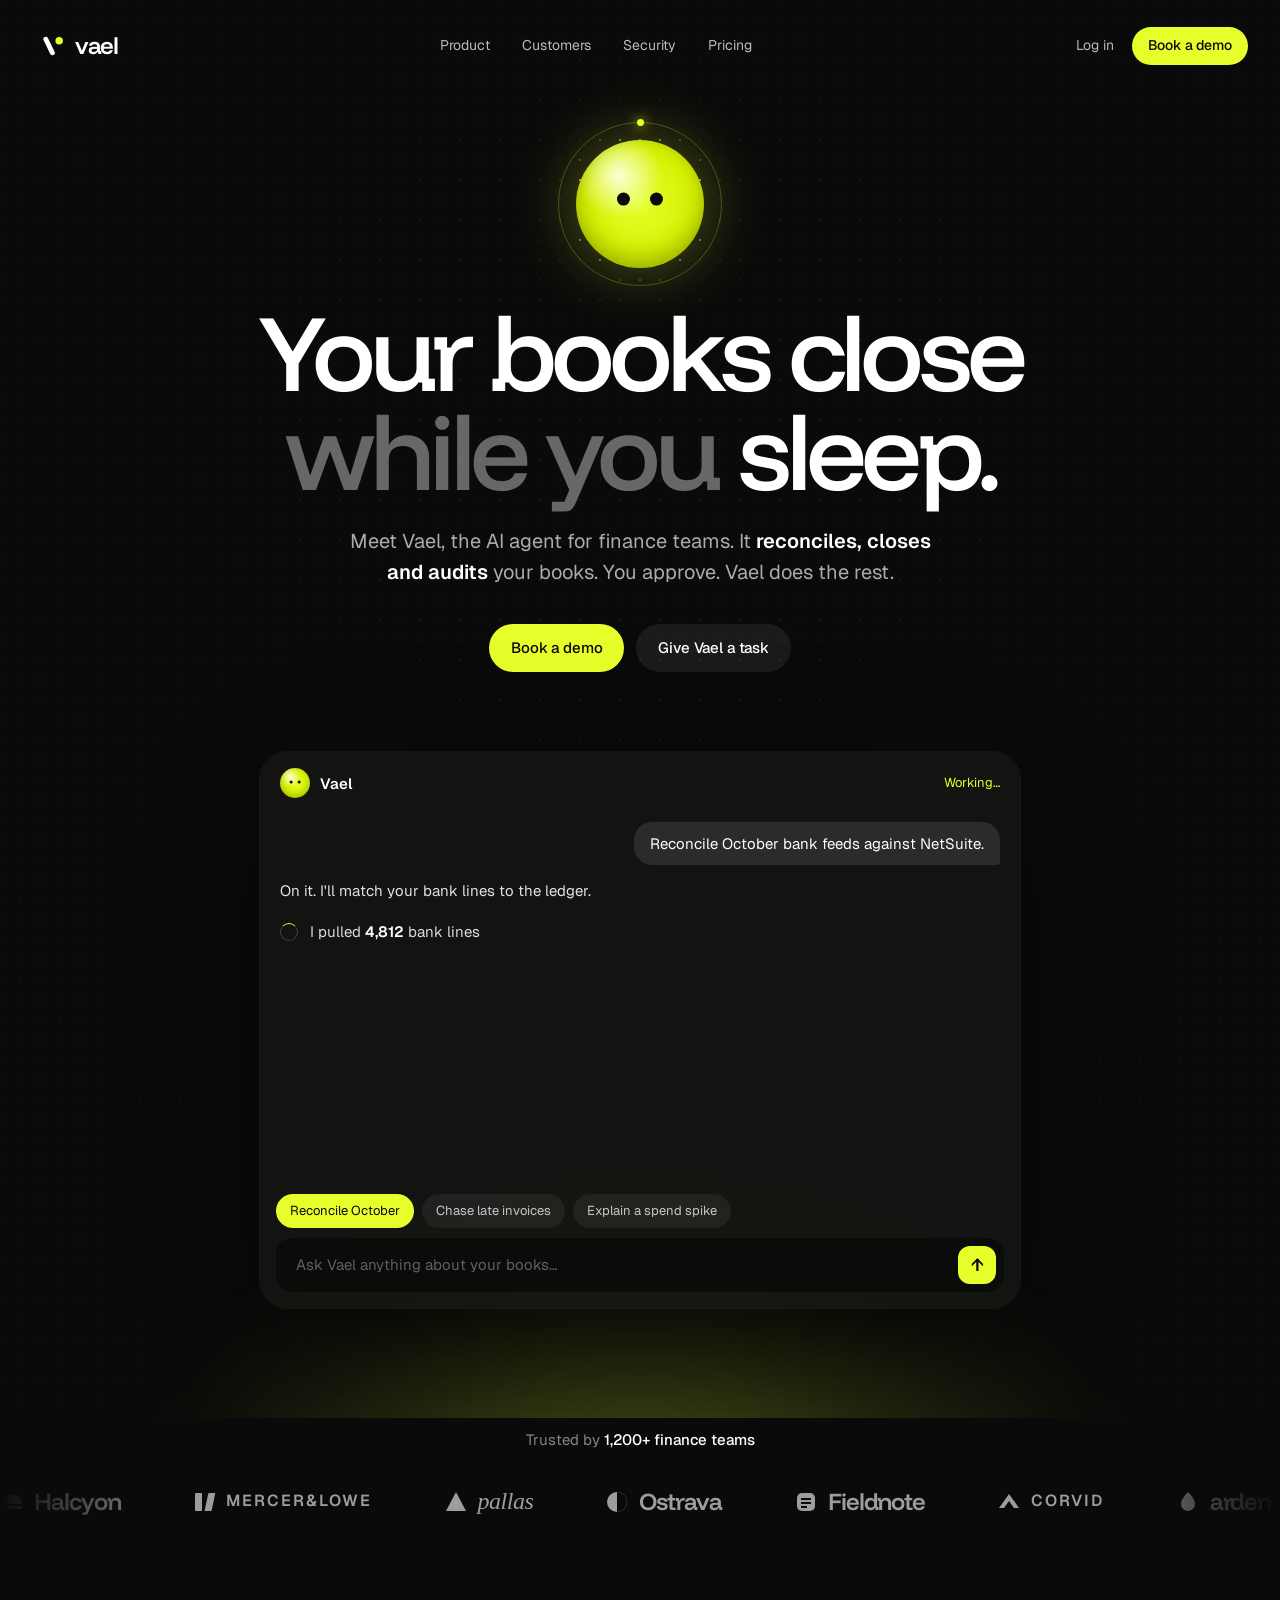
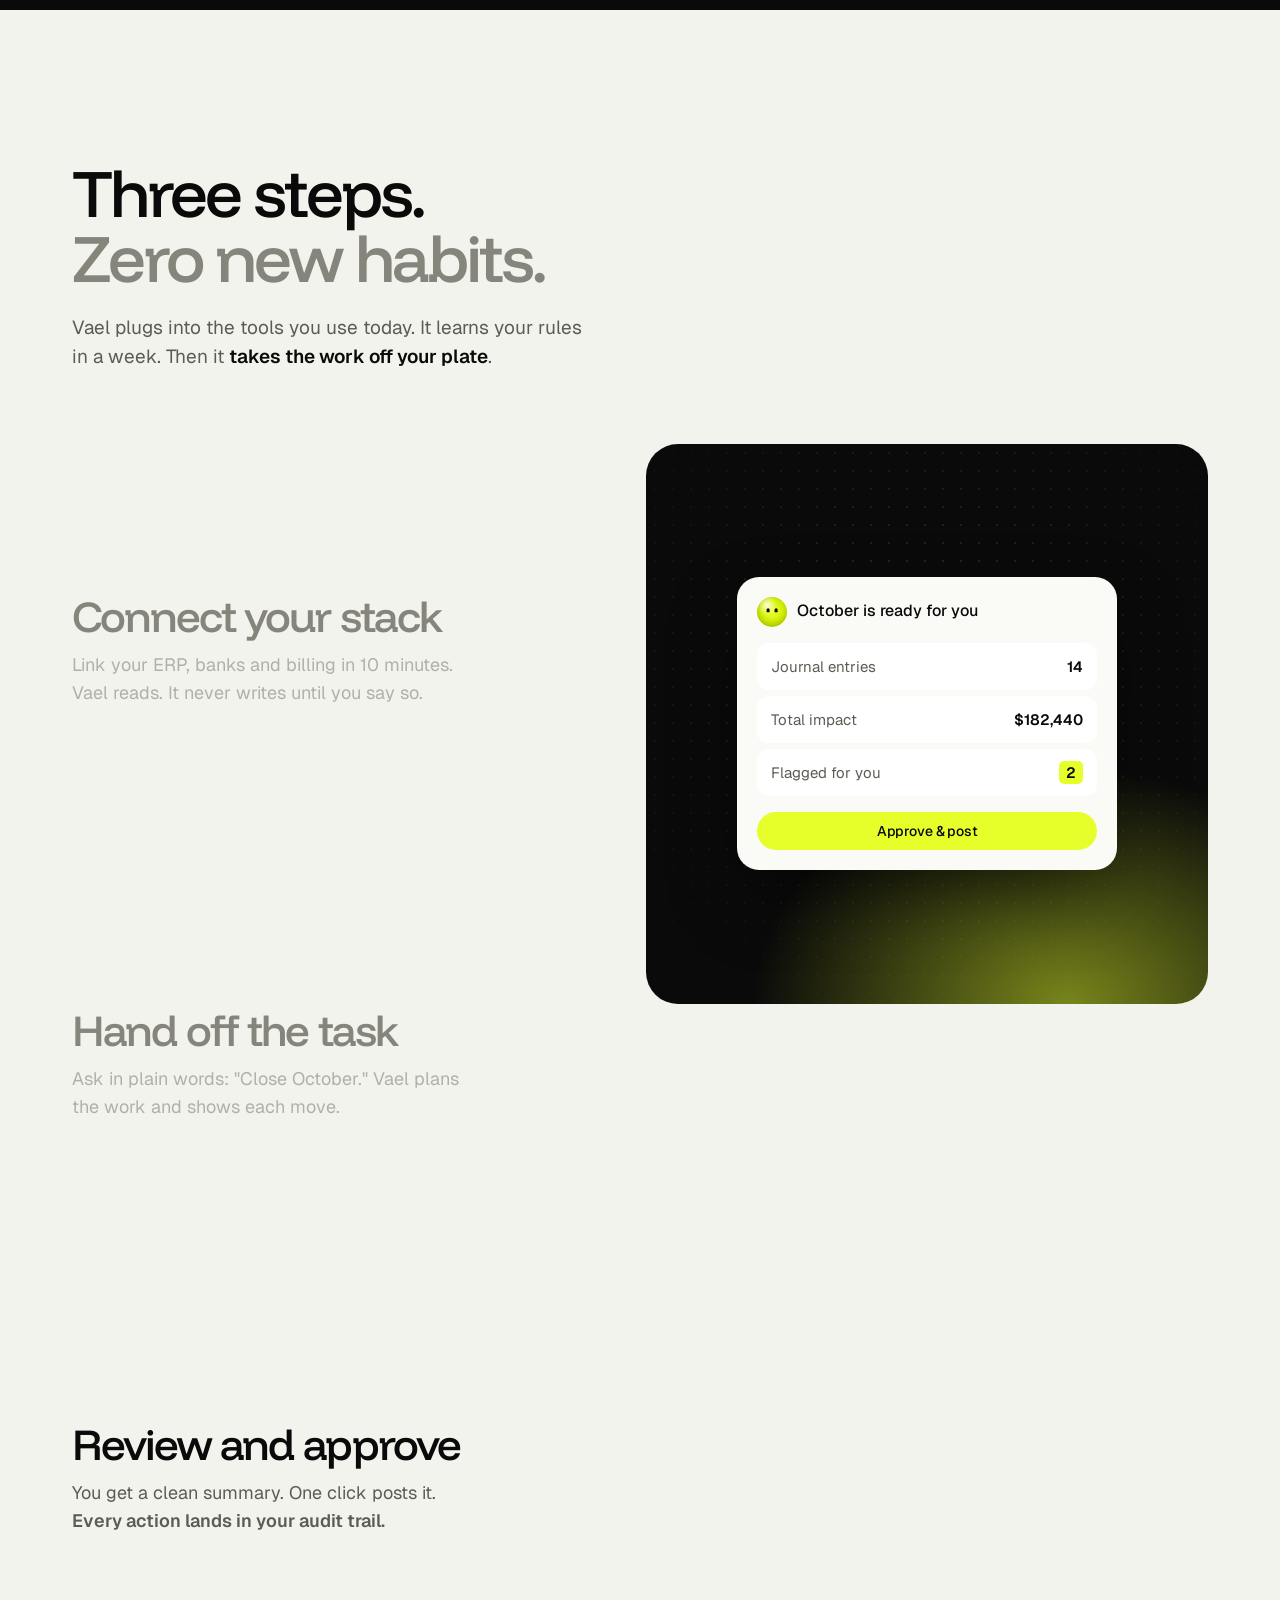
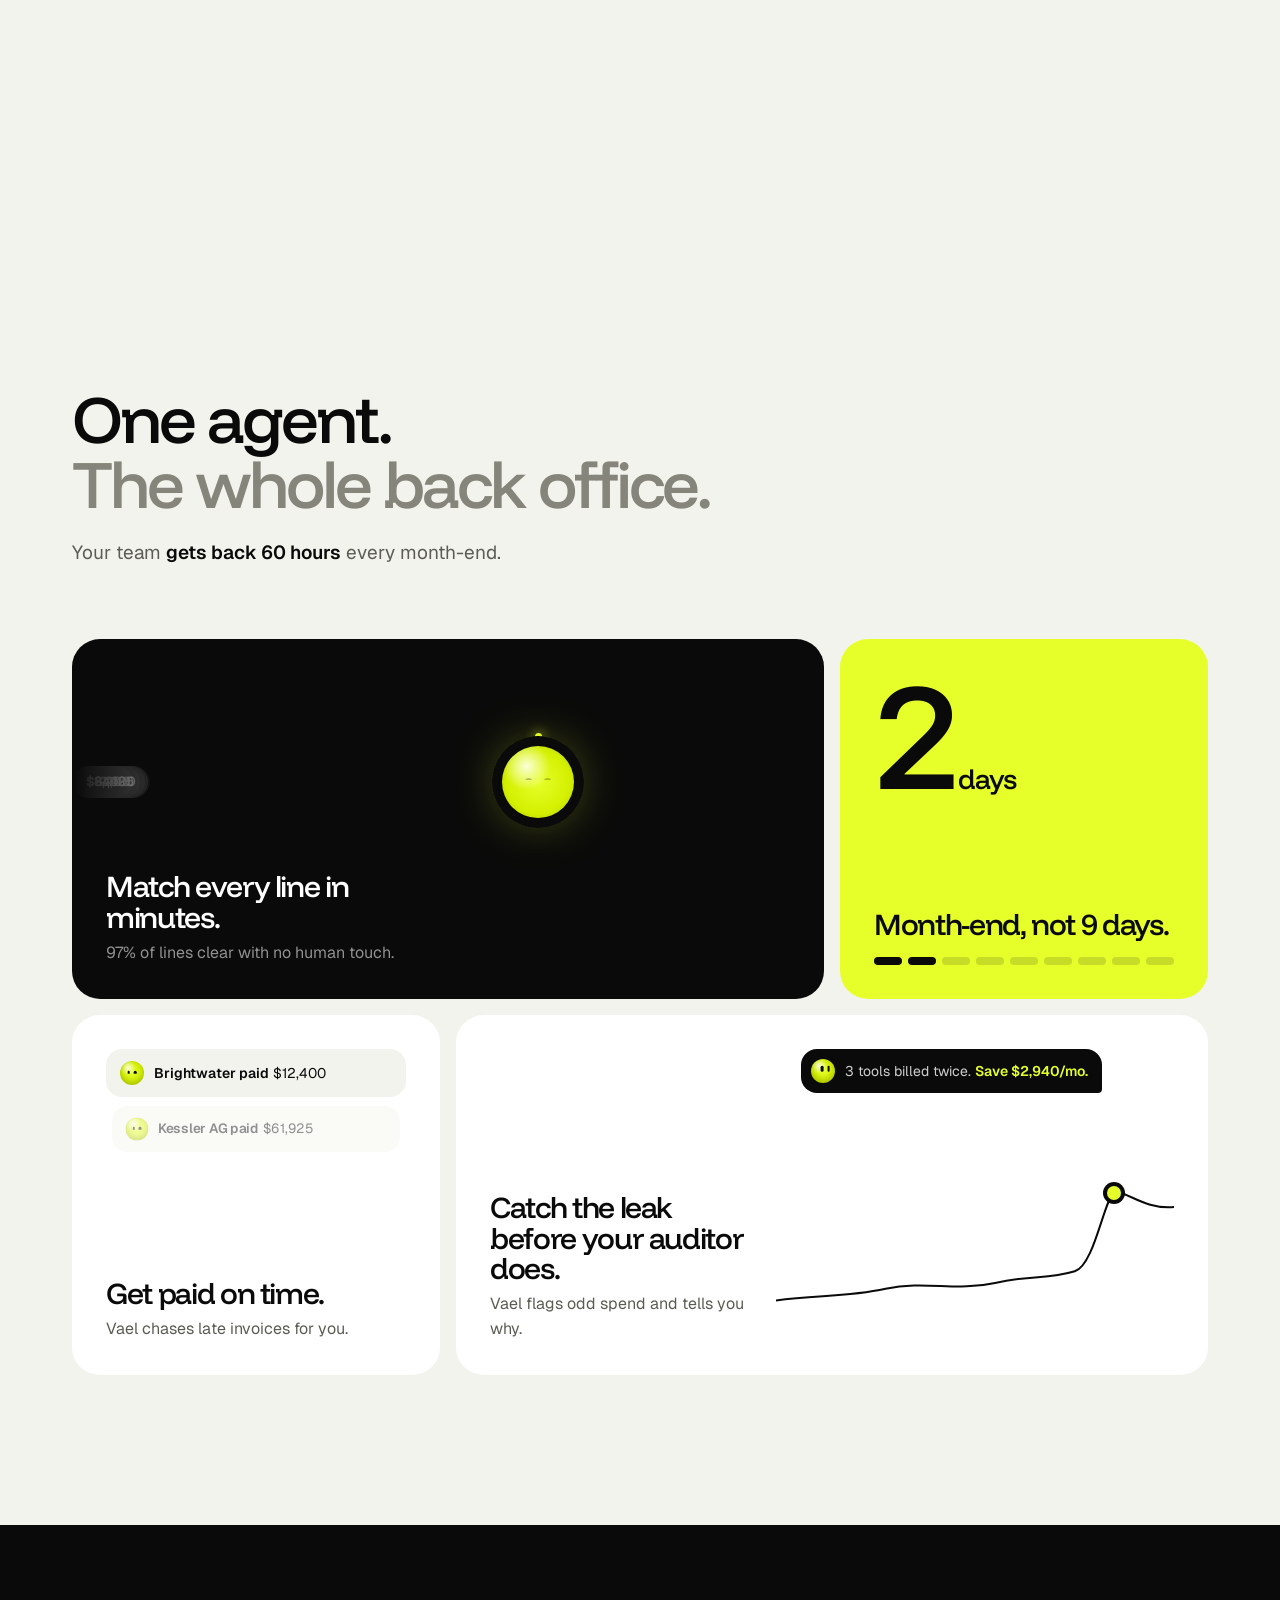
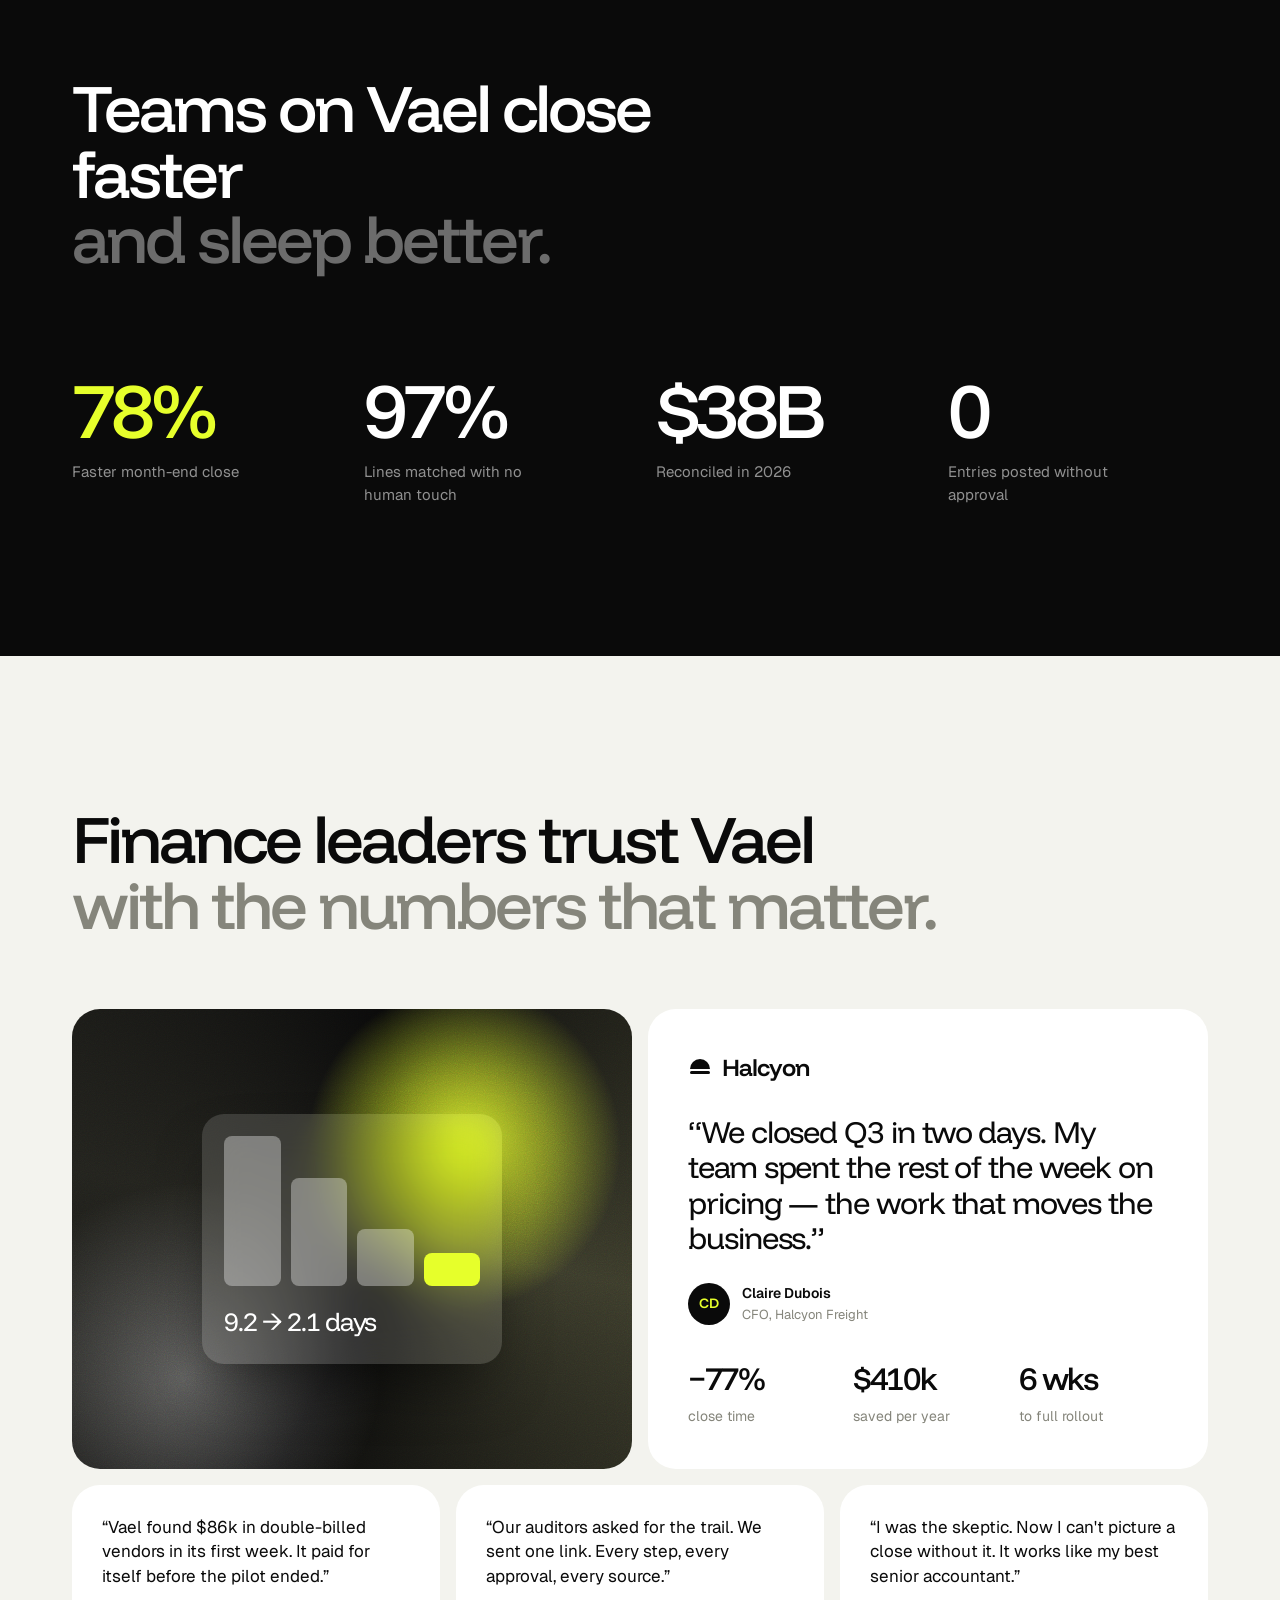
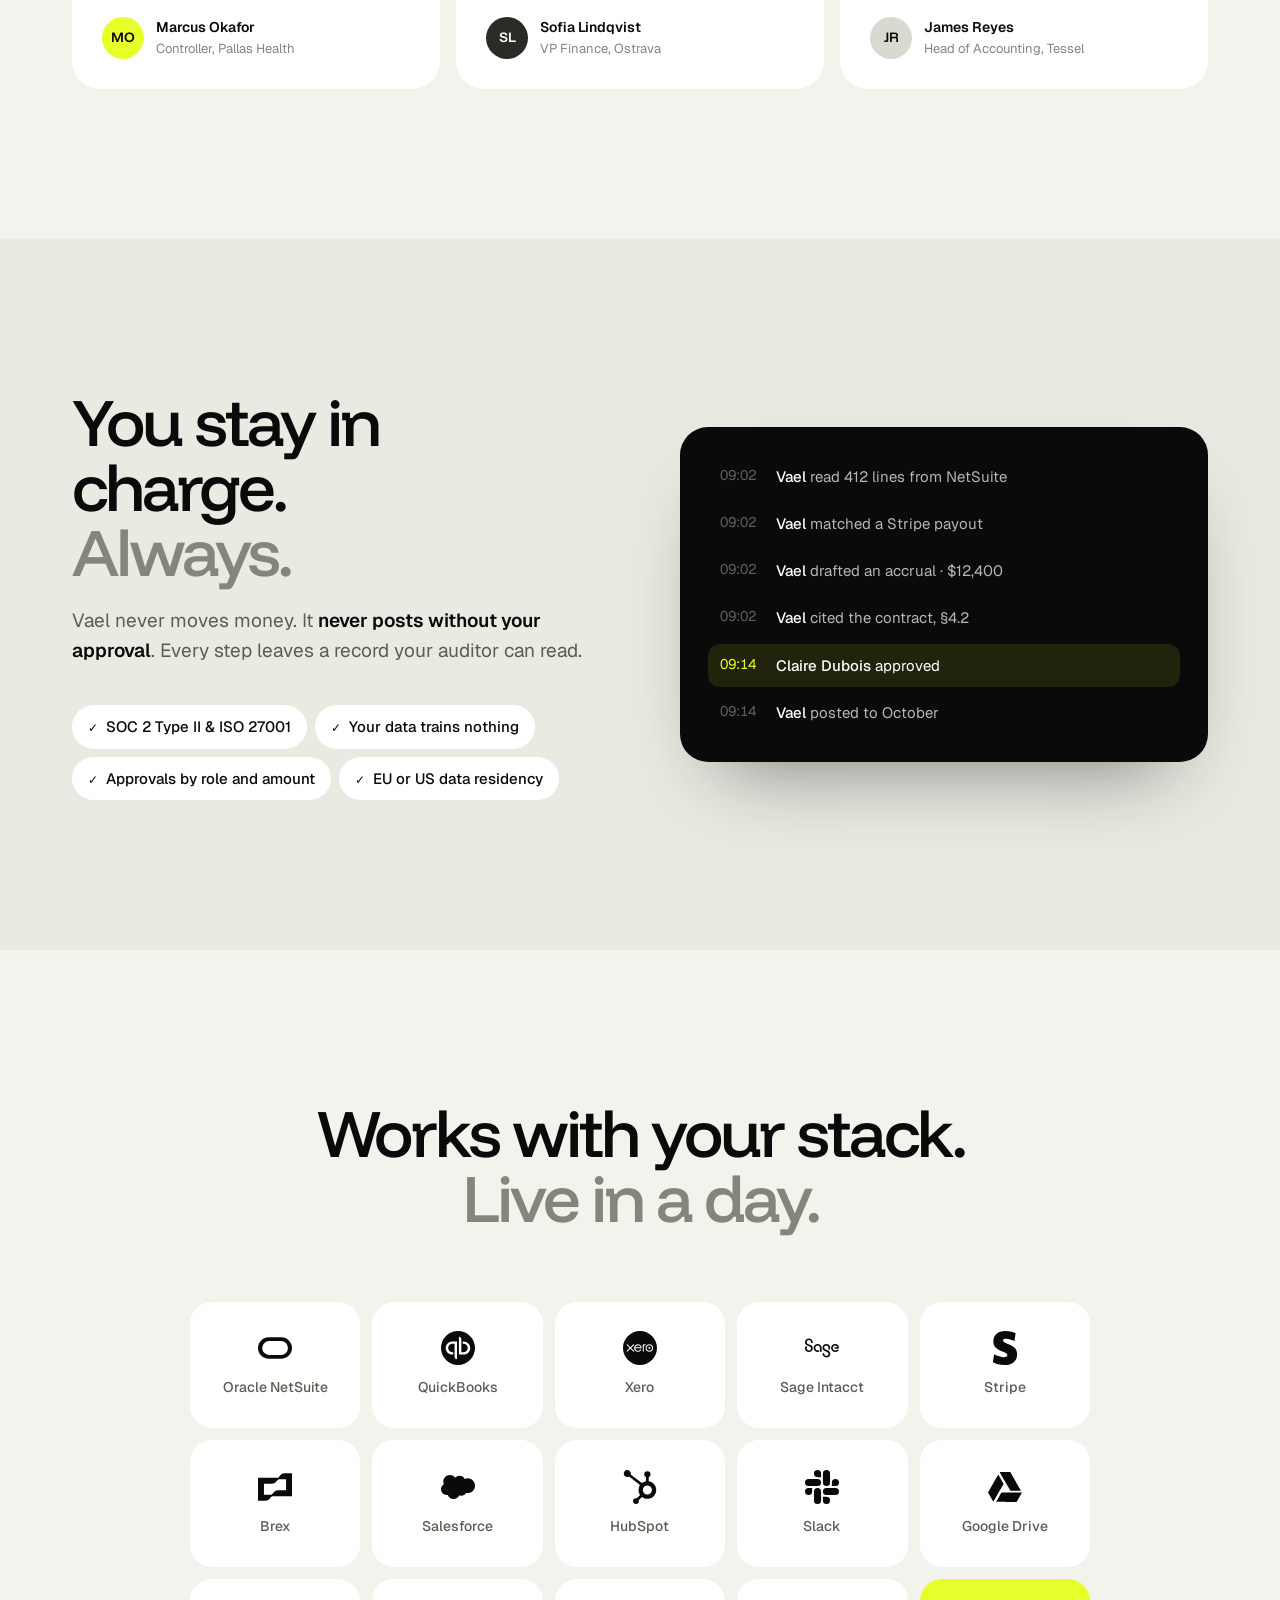
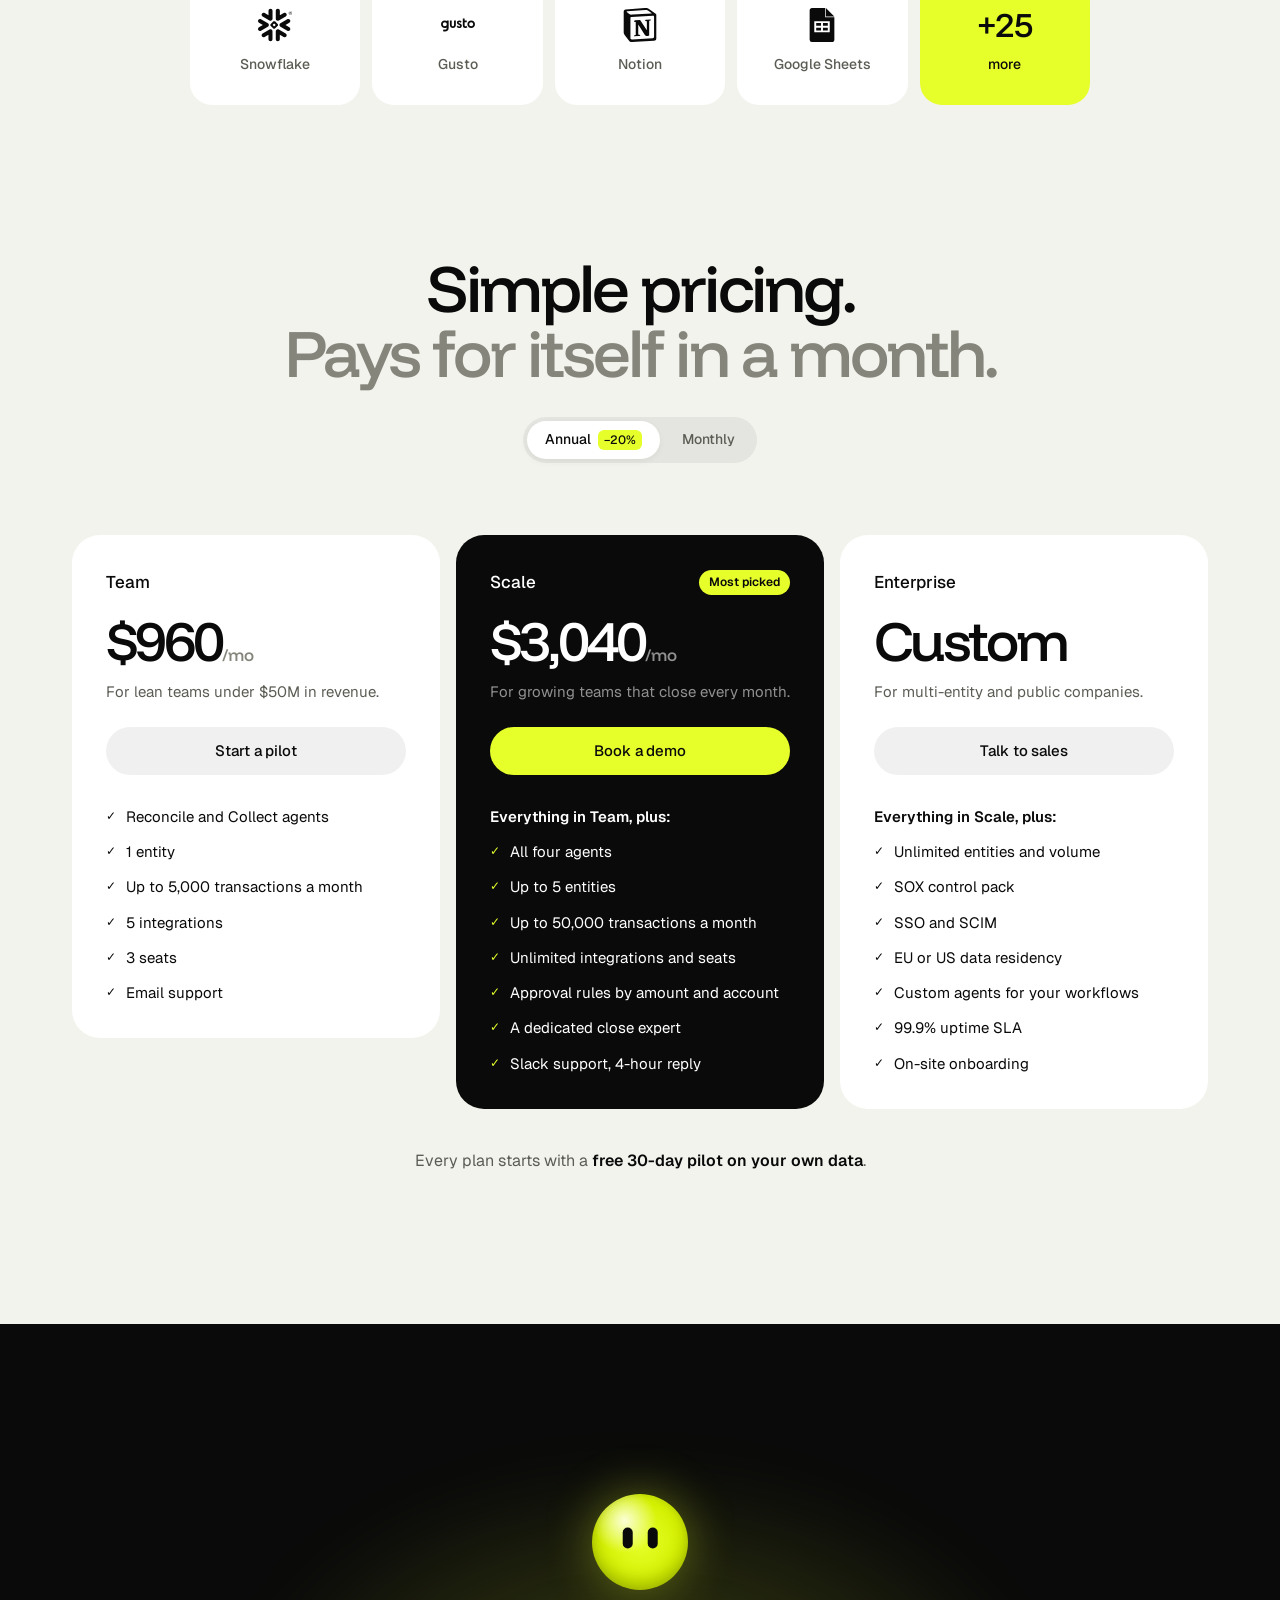
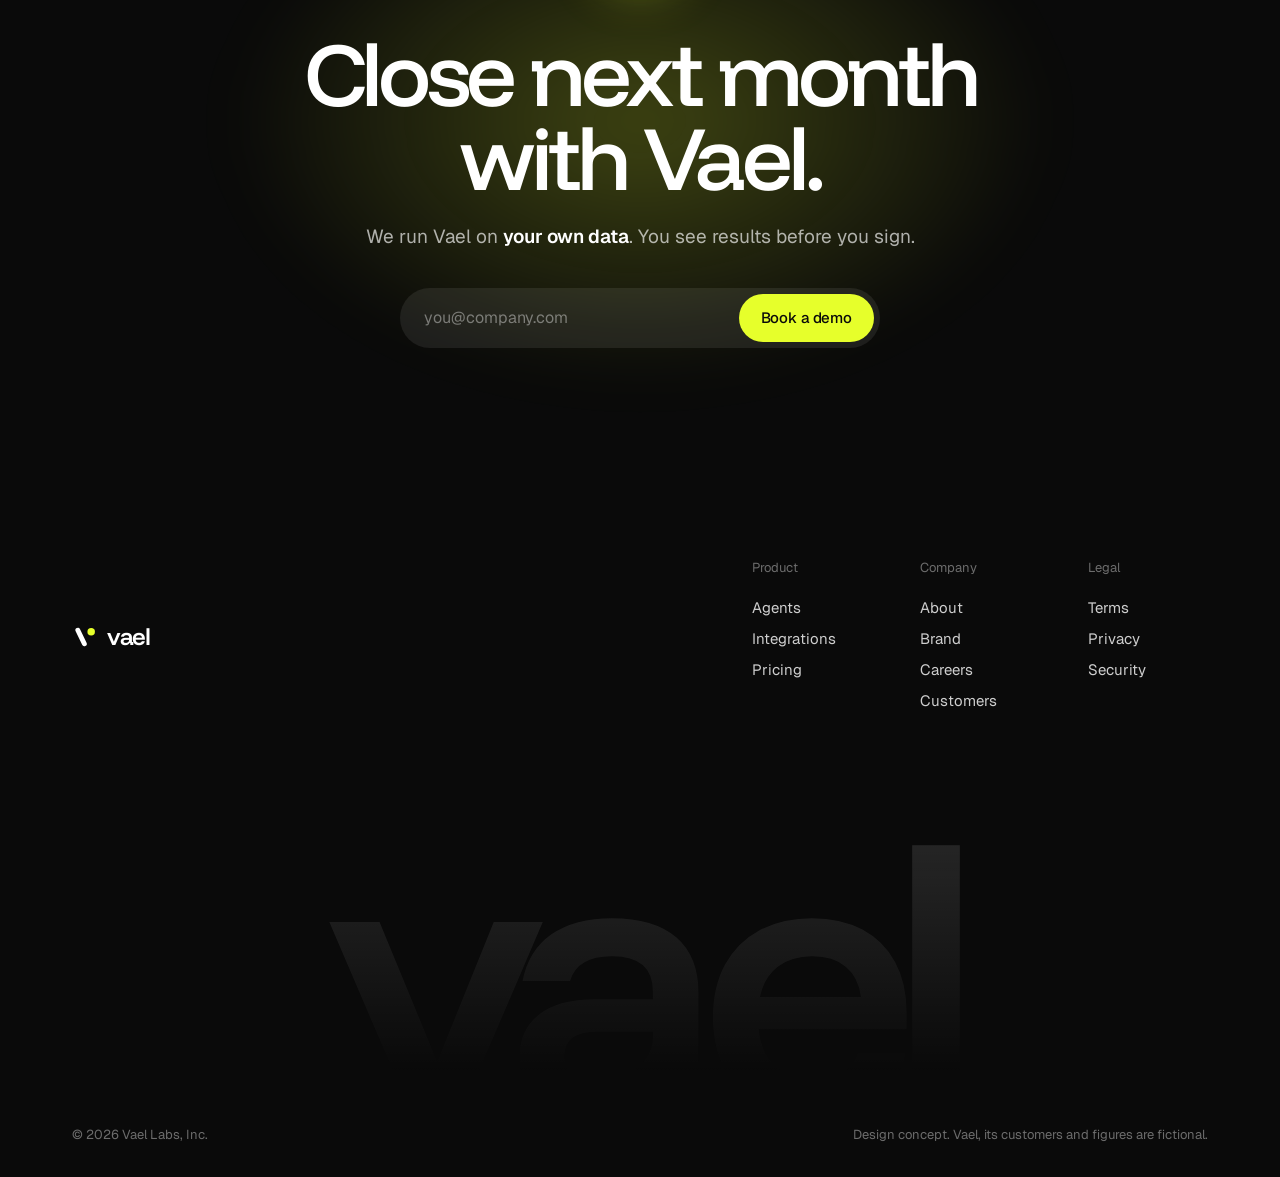
==== commit 99510bbe: "Add Vael brand guidelines page Ten chapters: foundation, logo, character, color, type, voice, imager" ====
--- a/index.html
+++ b/index.html
@@ -421,7 +421,7 @@
       <a class="brand" href="#top"><svg class="brand-mark"><use href="#mark"/></svg><span class="brand-word">vael</span></a>
       <div class="foot-cols">
         <div><p>Product</p><a href="#capabilities">Agents</a><a href="#integrations">Integrations</a><a href="#pricing">Pricing</a></div>
-        <div><p>Company</p><a href="#">About</a><a href="#">Careers</a><a href="#customers">Customers</a></div>
+        <div><p>Company</p><a href="#">About</a><a href="brand.html">Brand</a><a href="#">Careers</a><a href="#customers">Customers</a></div>
         <div><p>Legal</p><a href="#">Terms</a><a href="#">Privacy</a><a href="#security">Security</a></div>
       </div>
     </div>
--- a/styles.css
+++ b/styles.css
@@ -10,7 +10,7 @@
   --neon: #E6FF2B;
   --text: #0A0A0A;
   --text-2: #5c5c55;
-  --text-3: #9a9a90;
+  --text-3: #85857b;
   --soft: rgba(10, 10, 10, .06);
 
   --f-display: "Funnel Display", "Geist", system-ui, sans-serif;
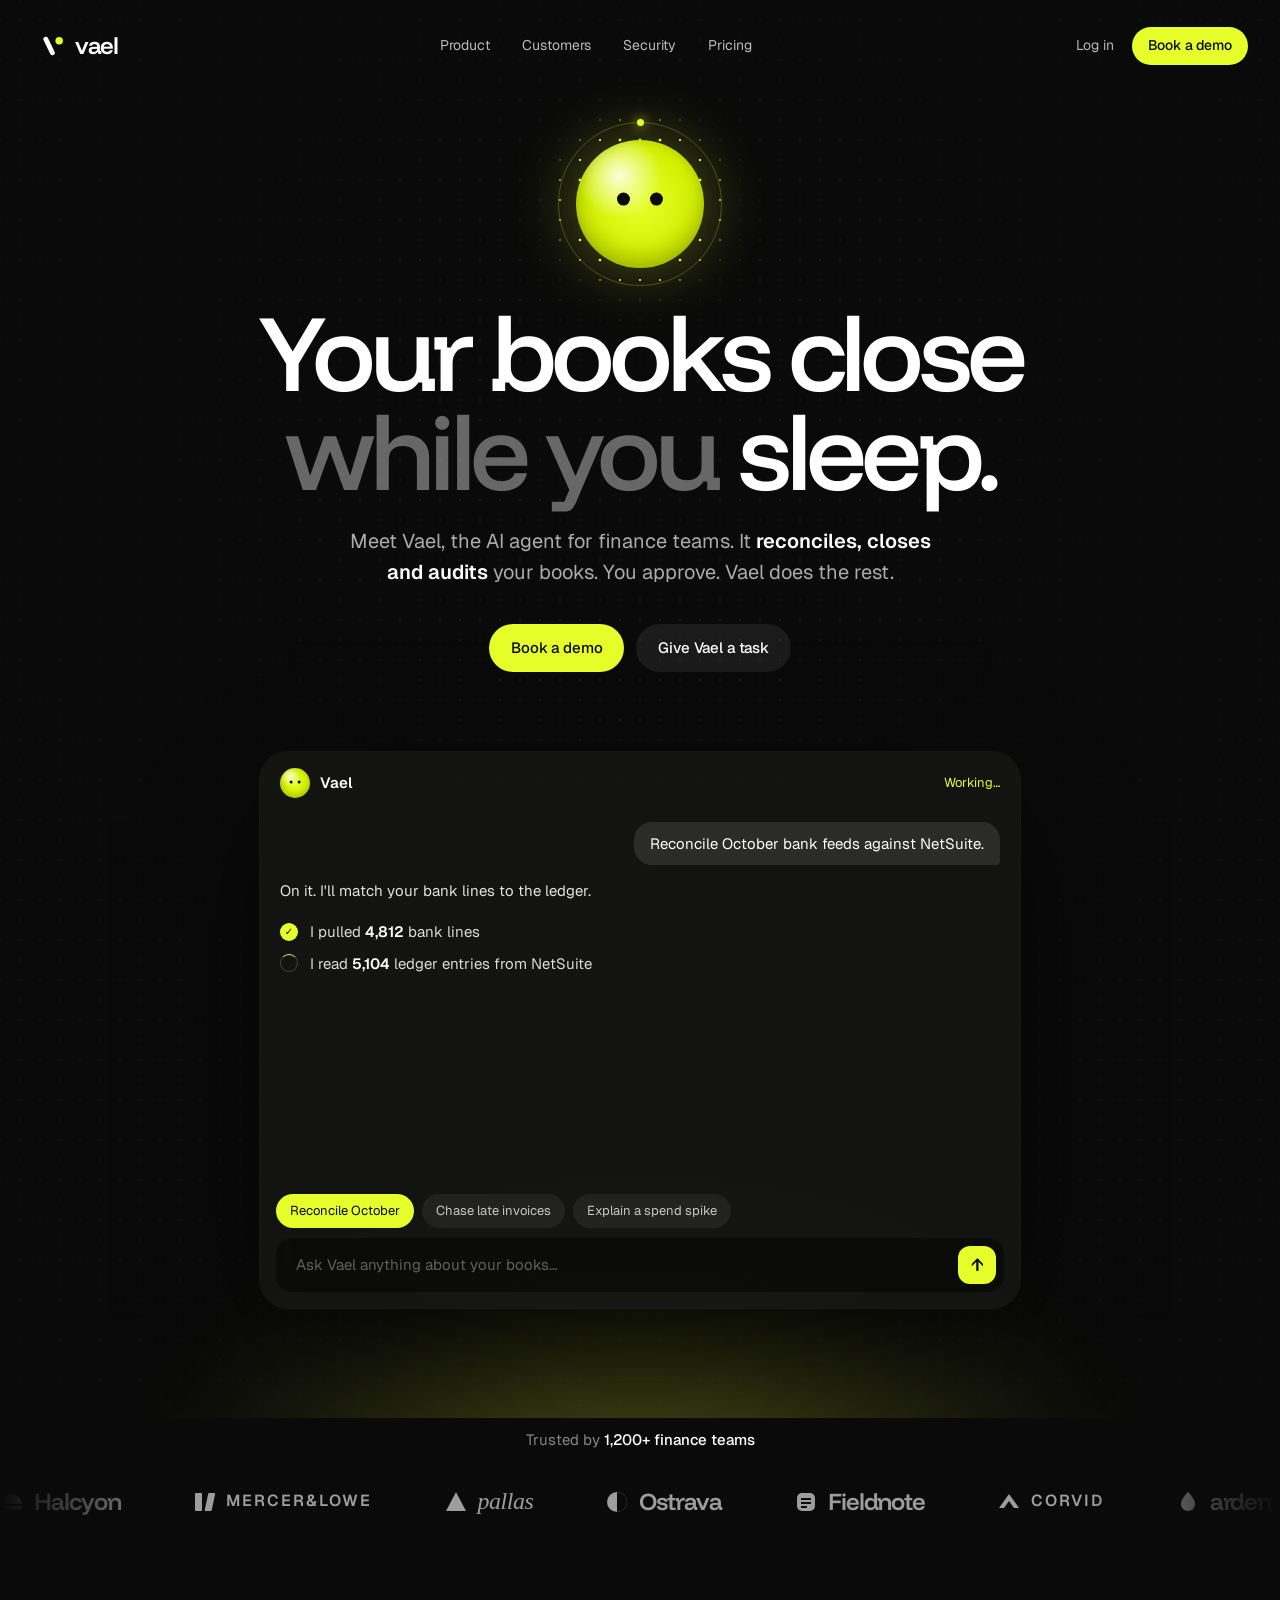
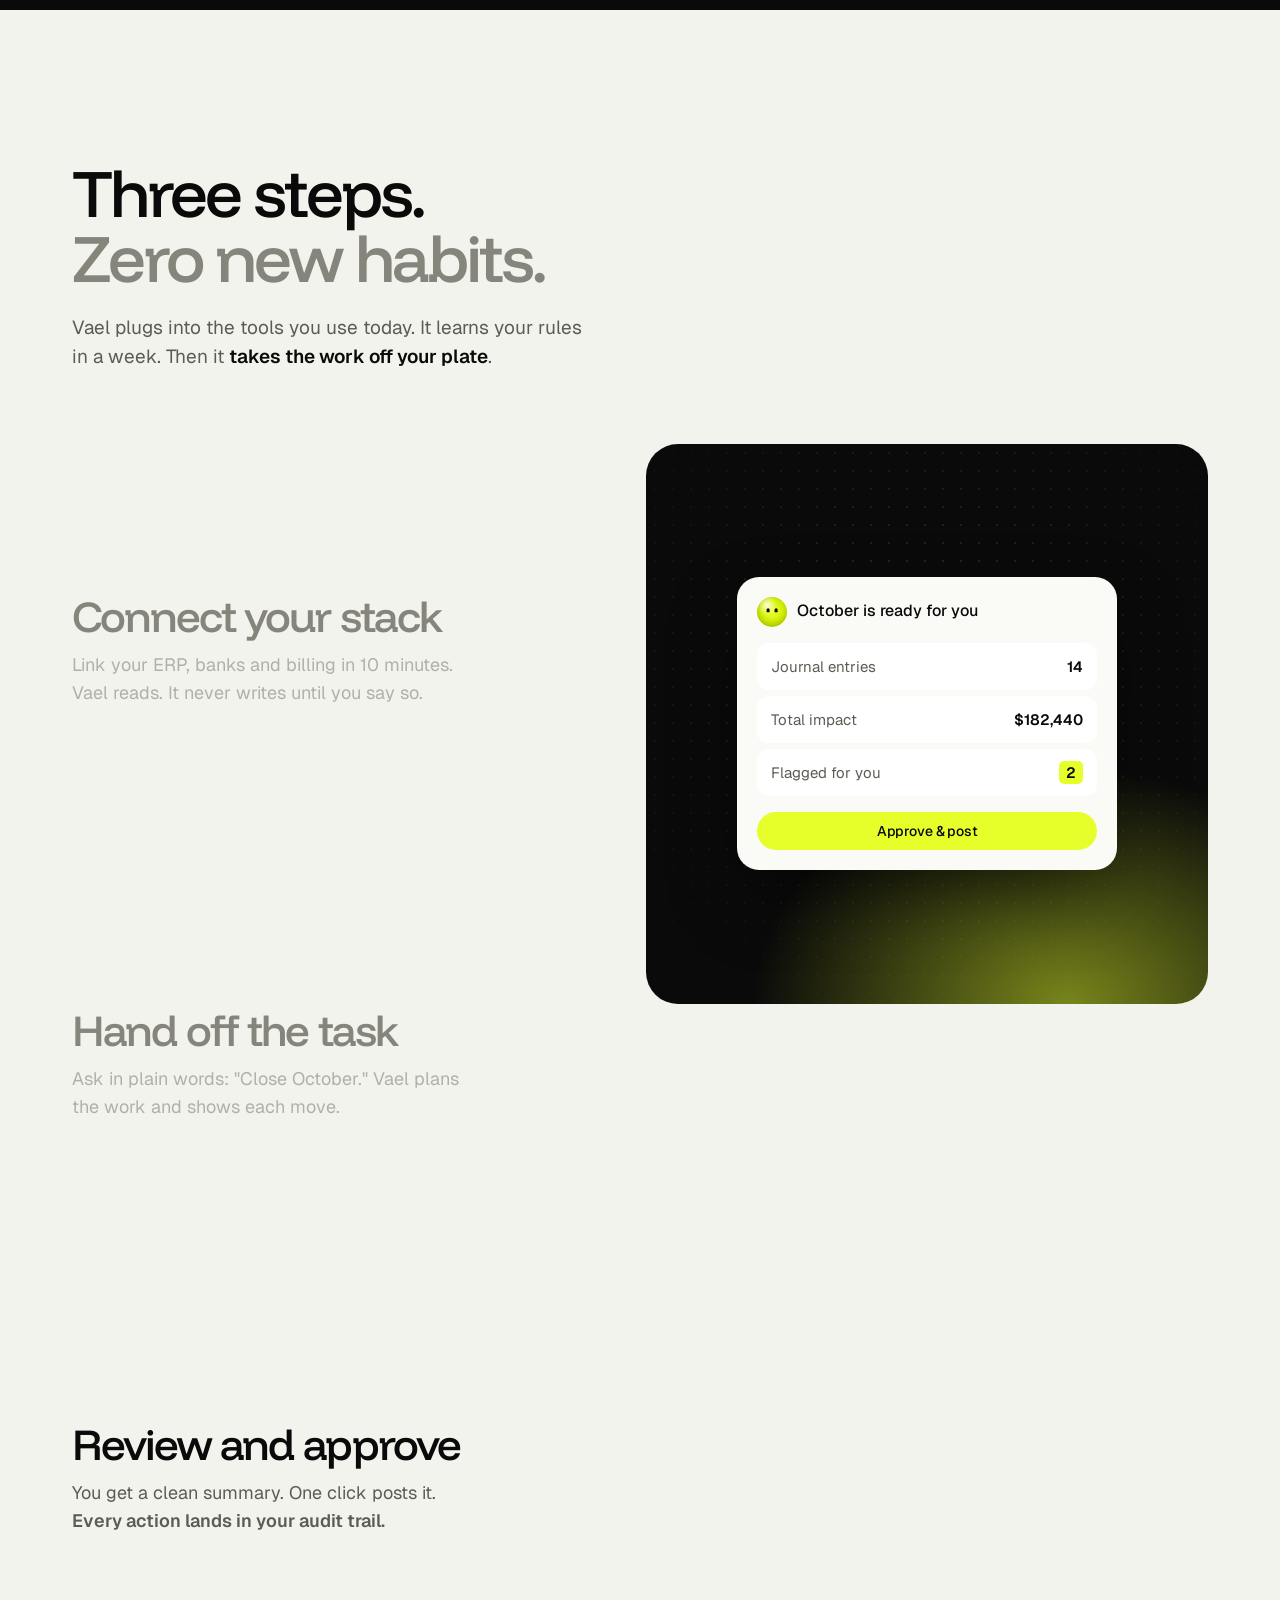
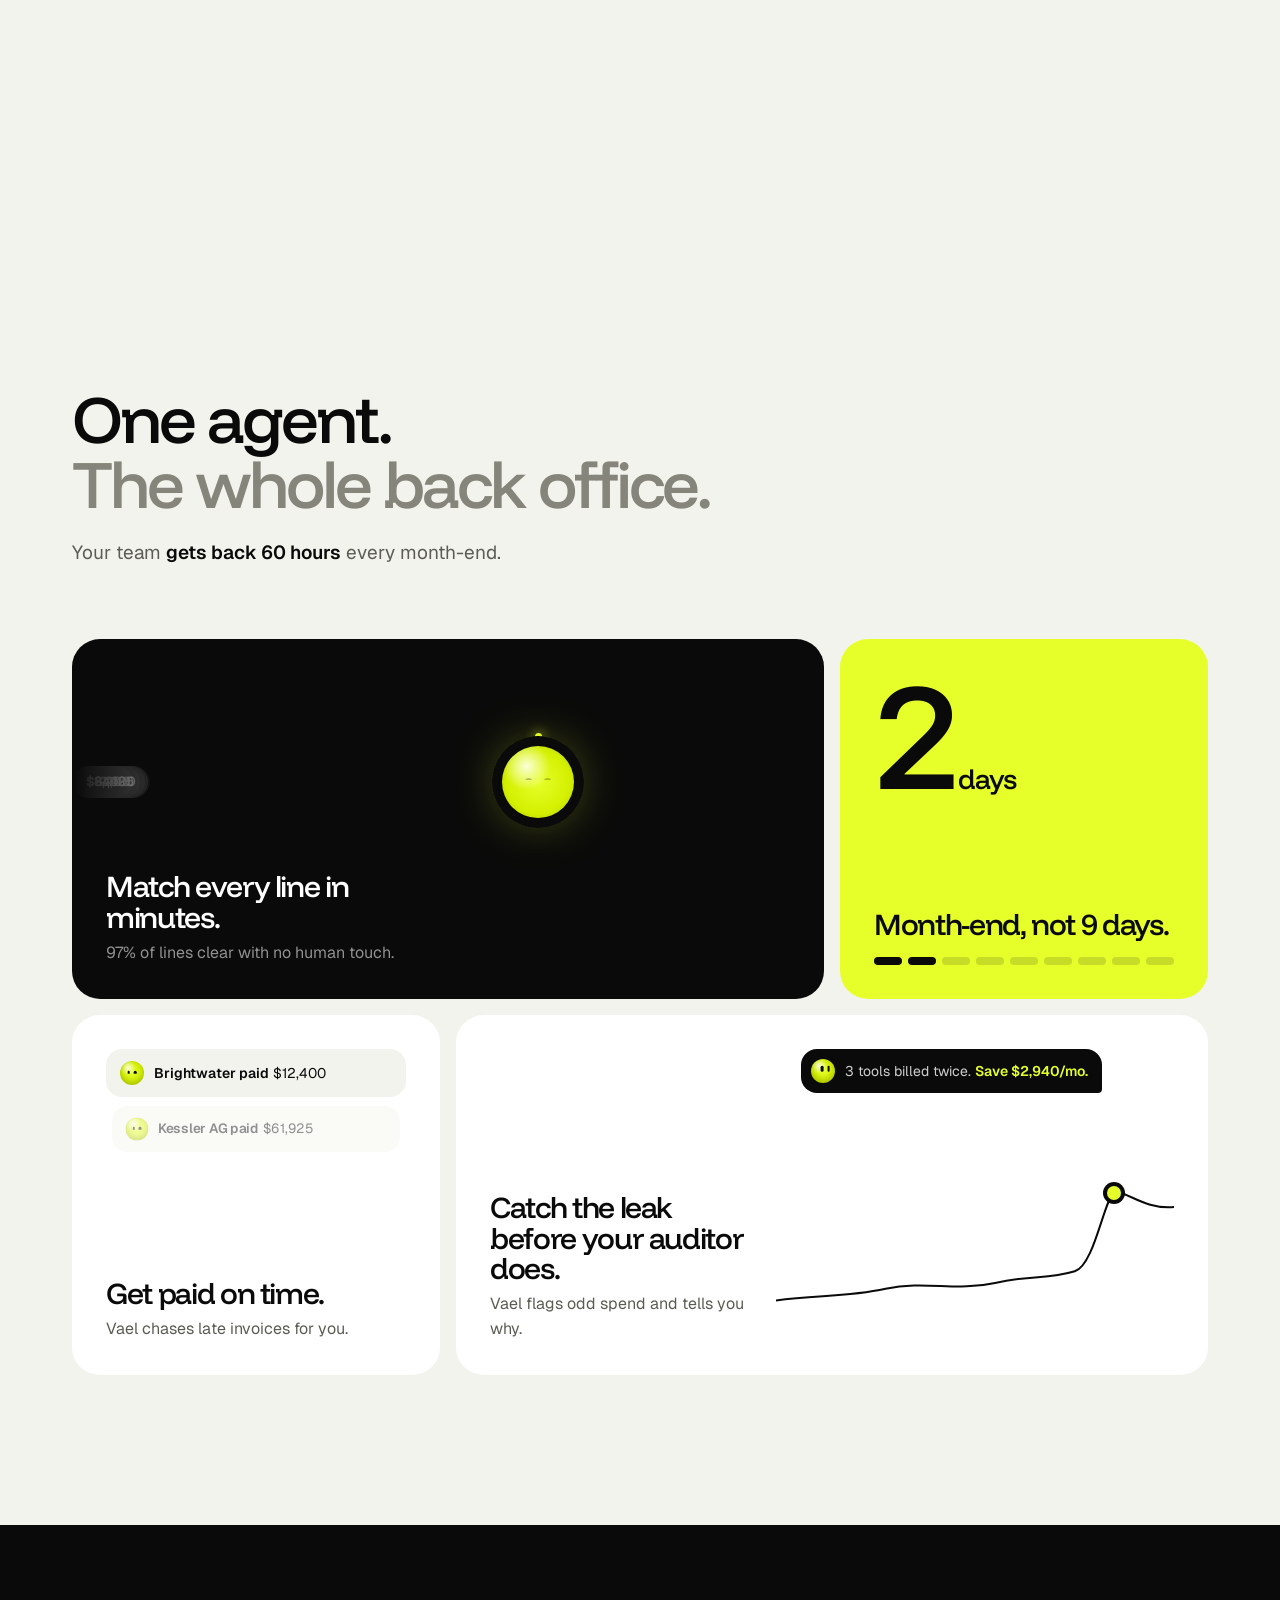
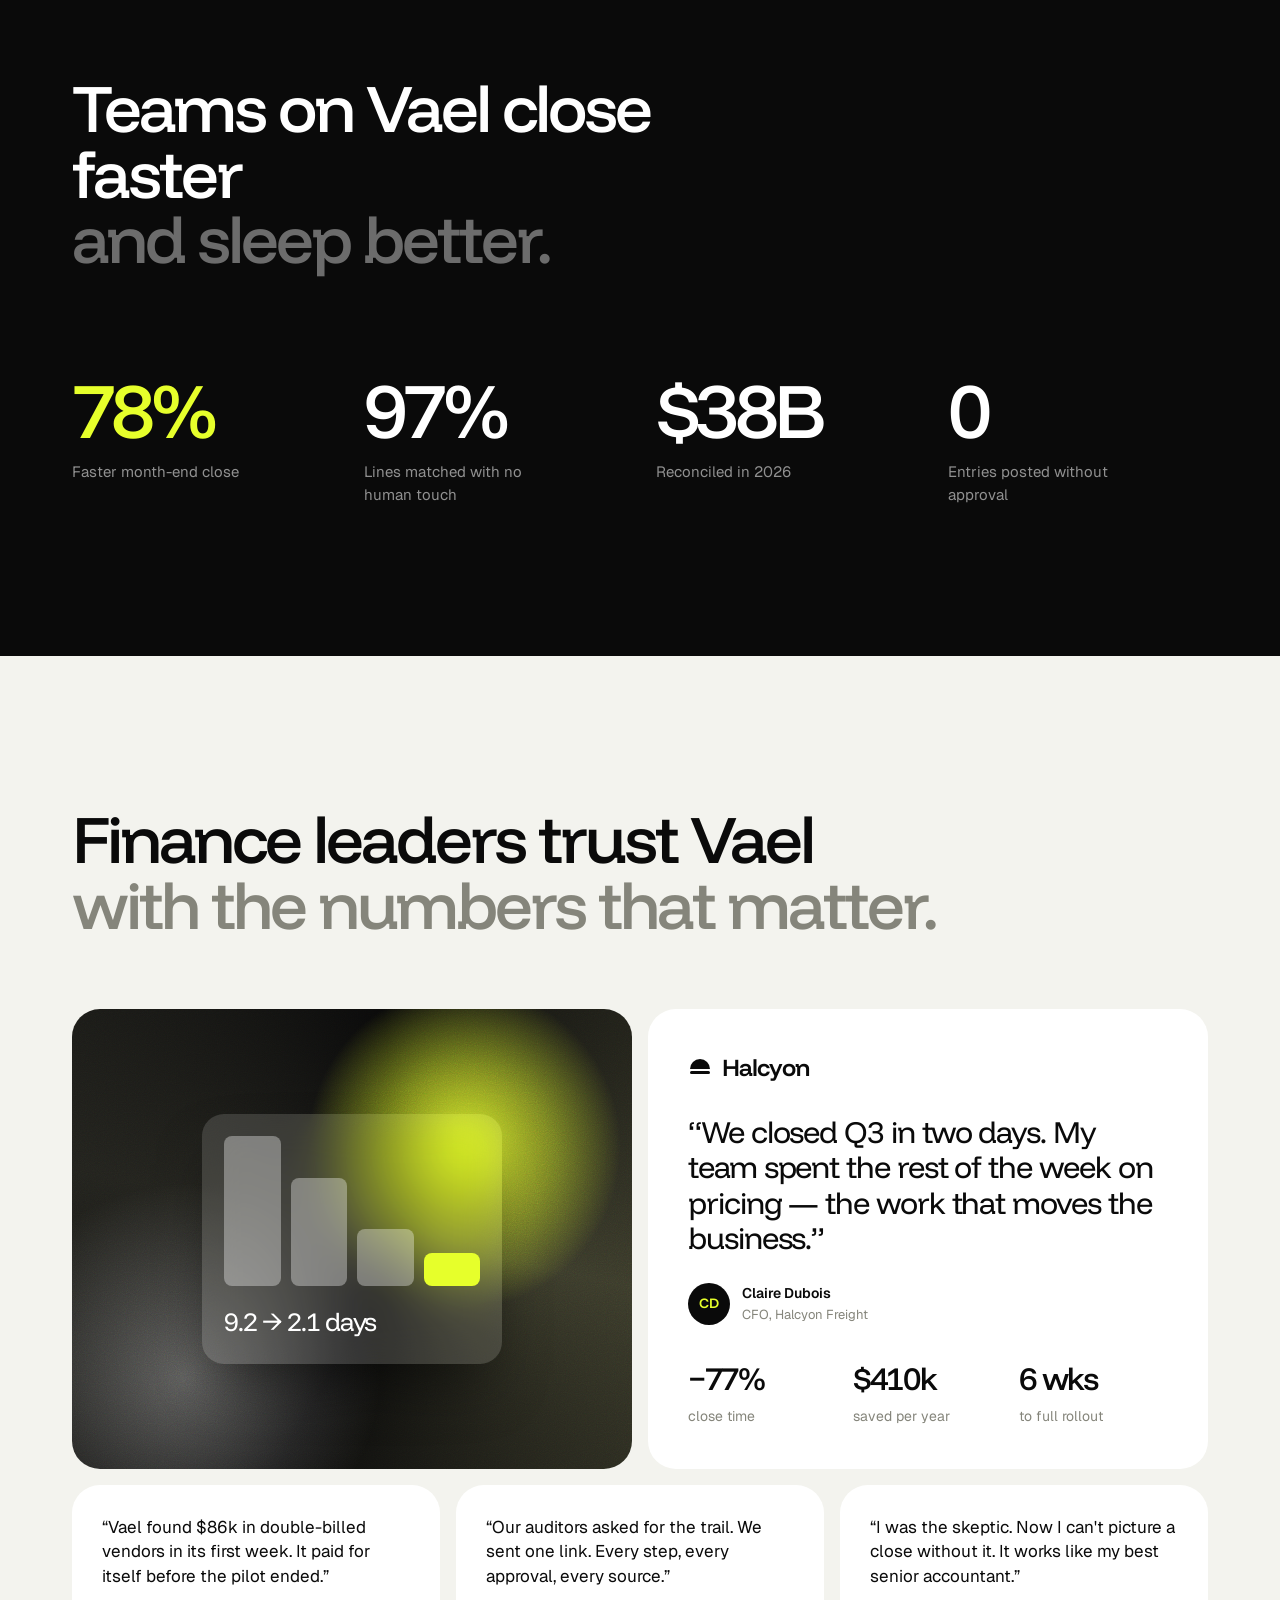
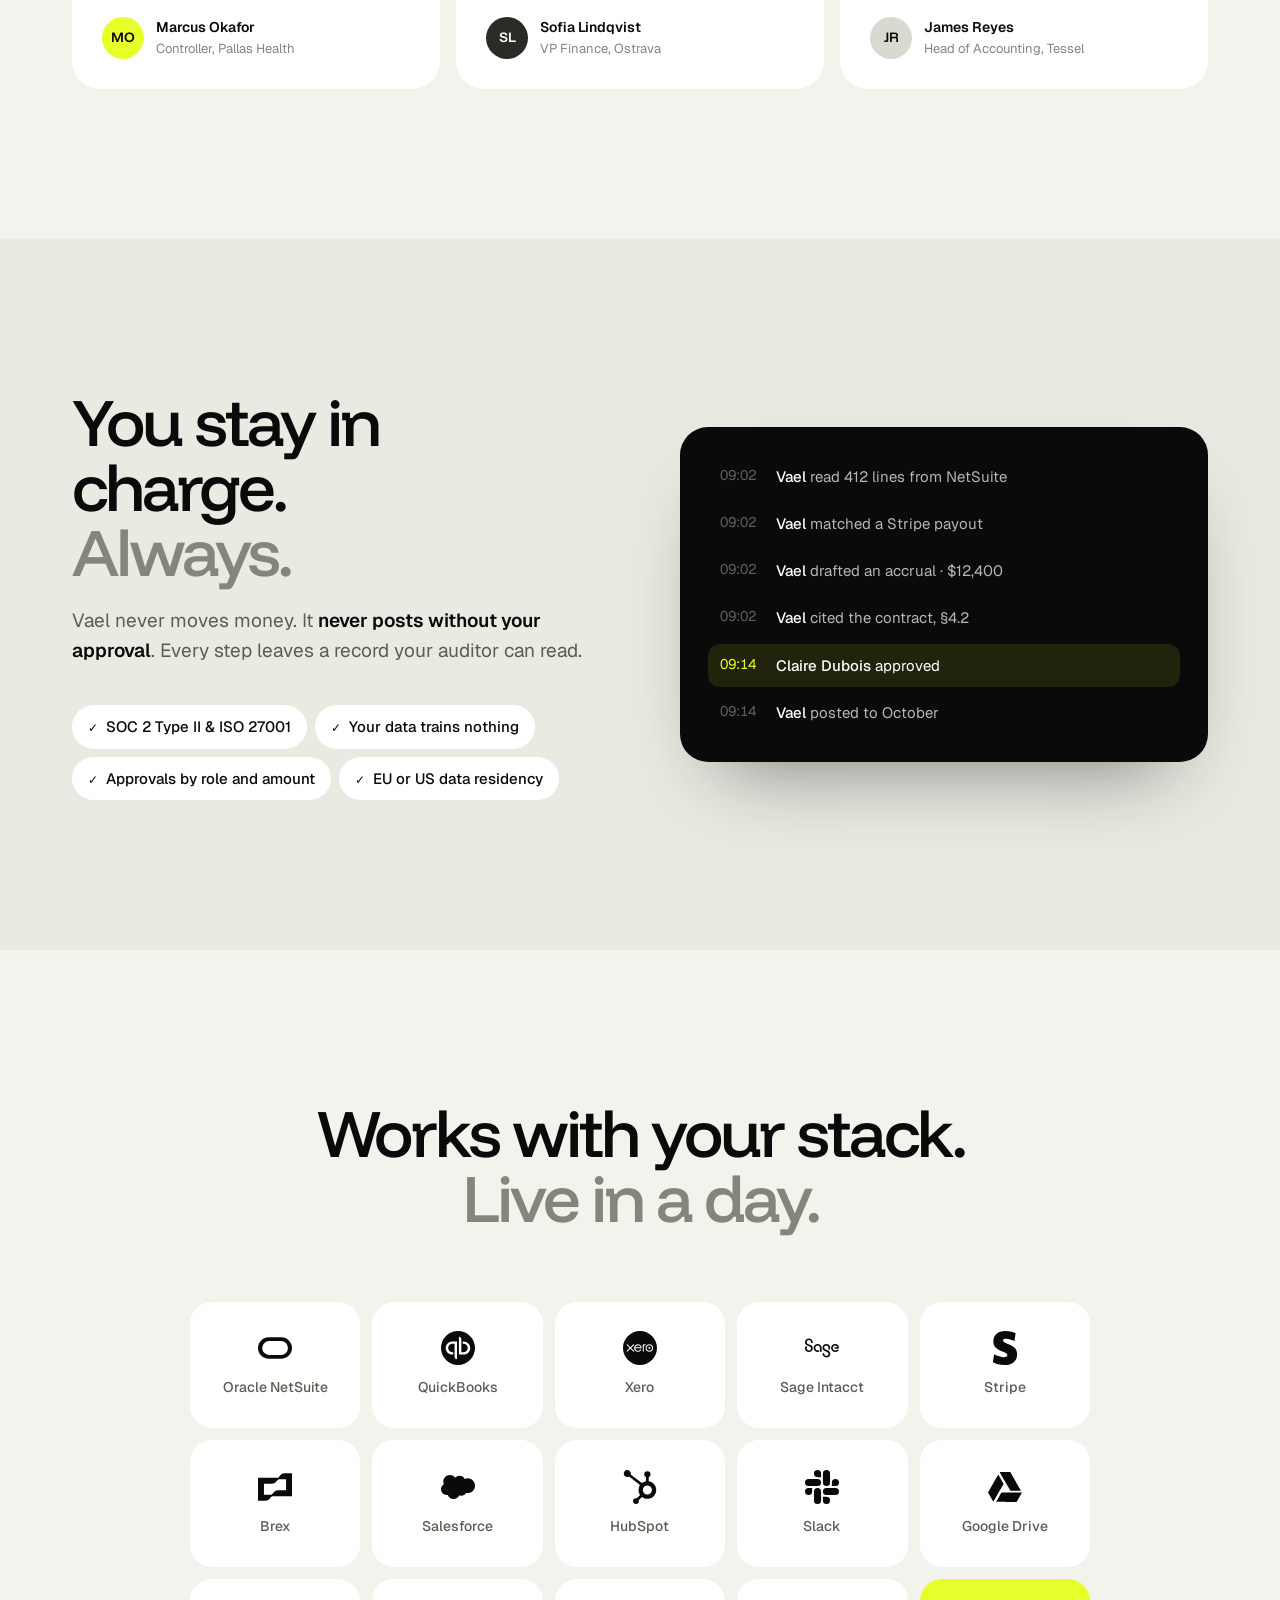
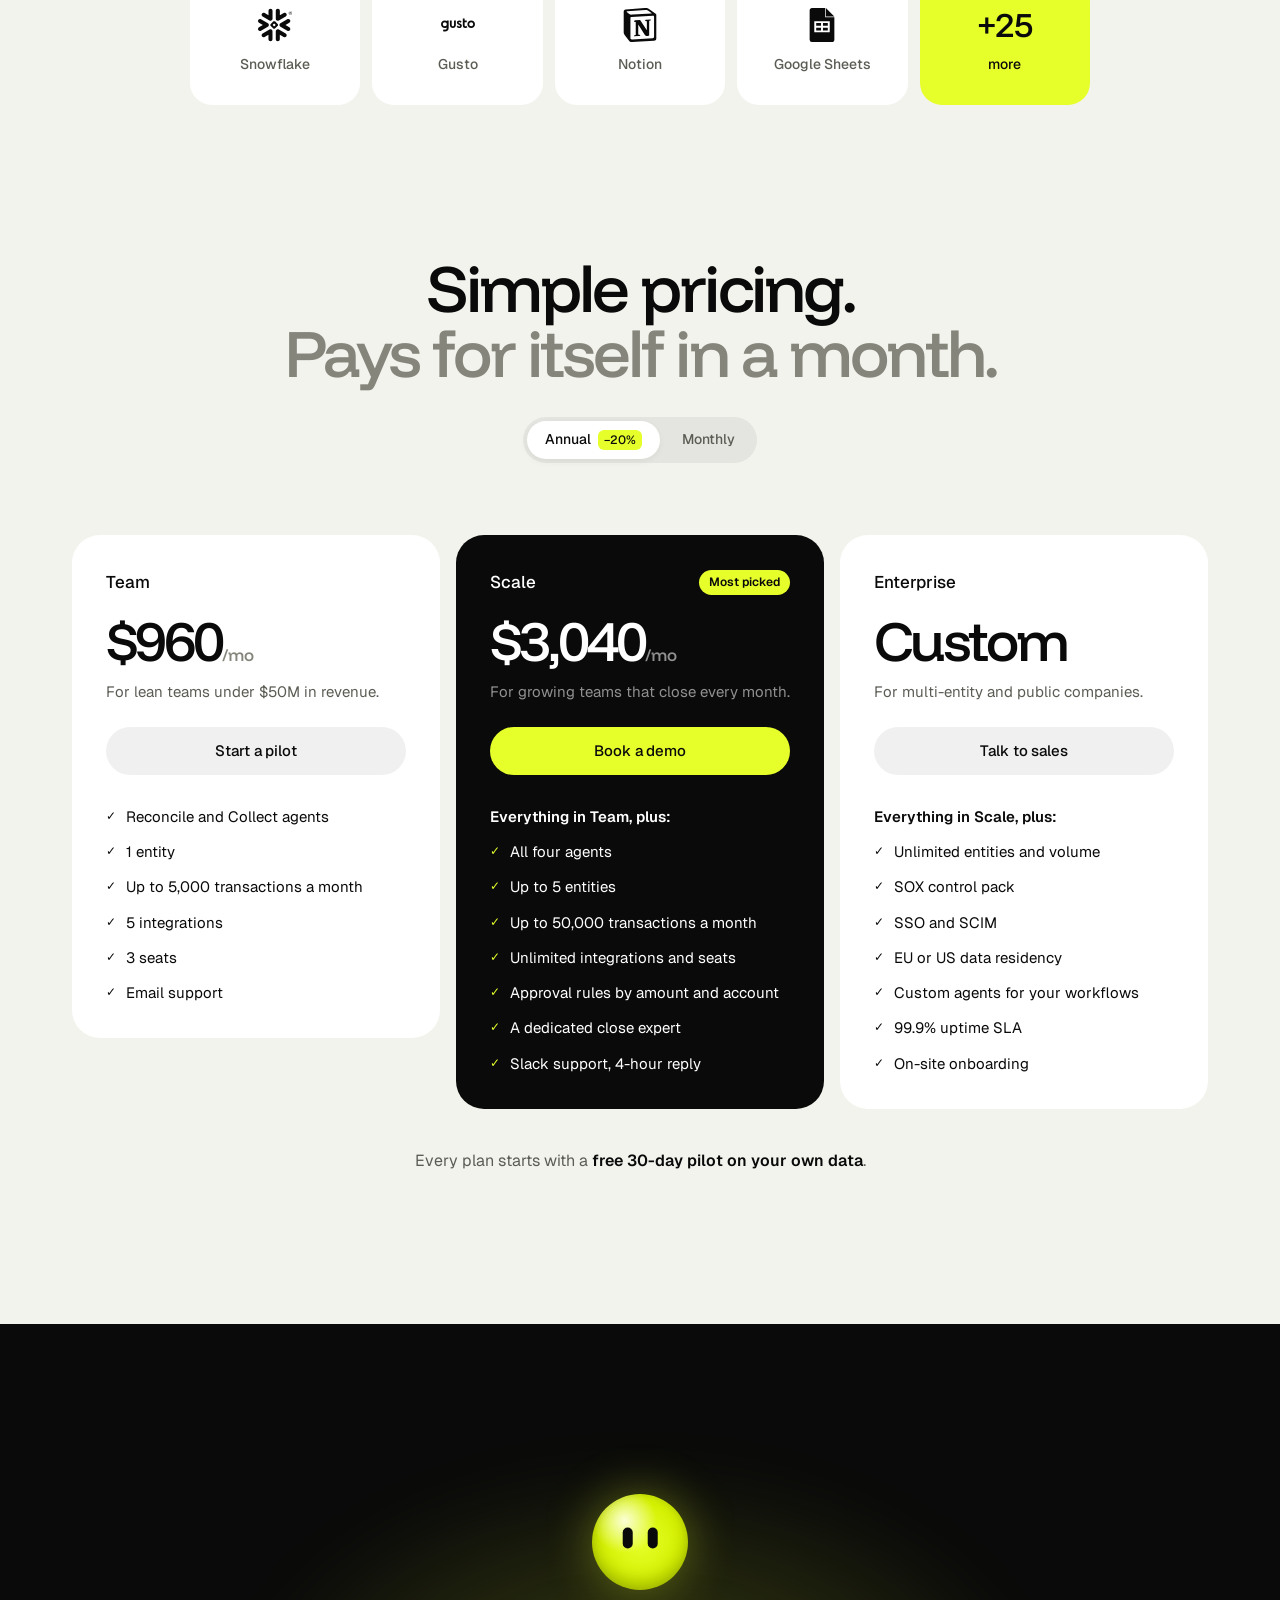
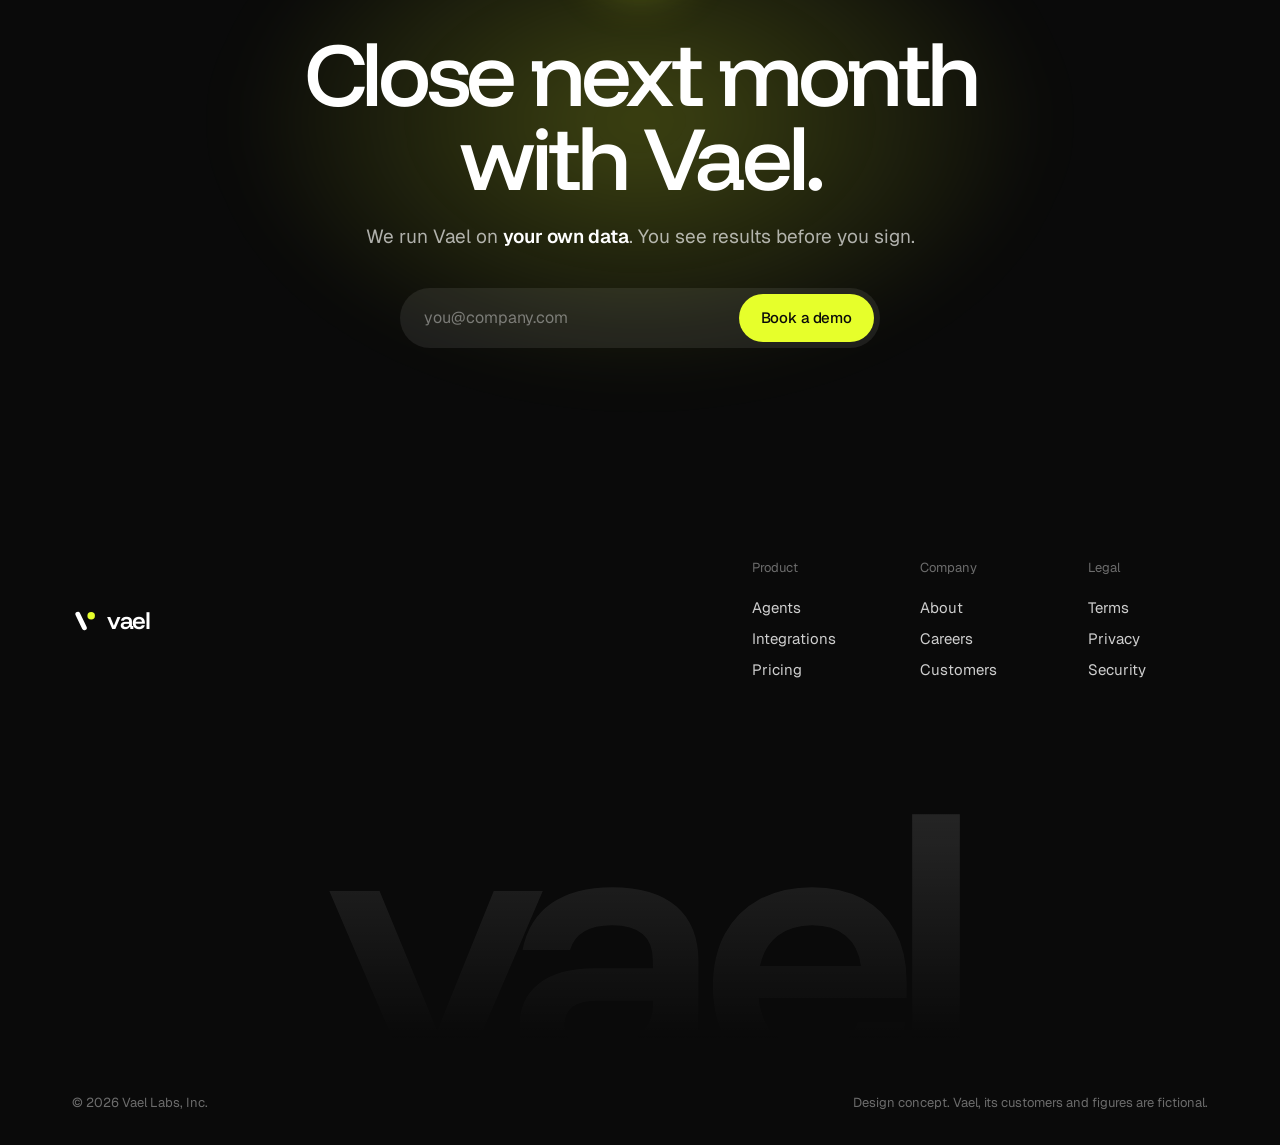
==== commit 938dfe03: "Export brand guidelines as a 17-page PDF Adds print layout to brand.css (one chapter per page, no mo" ====
--- a/index.html
+++ b/index.html
@@ -421,7 +421,7 @@
       <a class="brand" href="#top"><svg class="brand-mark"><use href="#mark"/></svg><span class="brand-word">vael</span></a>
       <div class="foot-cols">
         <div><p>Product</p><a href="#capabilities">Agents</a><a href="#integrations">Integrations</a><a href="#pricing">Pricing</a></div>
-        <div><p>Company</p><a href="#">About</a><a href="brand.html">Brand</a><a href="#">Careers</a><a href="#customers">Customers</a></div>
+        <div><p>Company</p><a href="#">About</a><a href="#">Careers</a><a href="#customers">Customers</a></div>
         <div><p>Legal</p><a href="#">Terms</a><a href="#">Privacy</a><a href="#security">Security</a></div>
       </div>
     </div>
